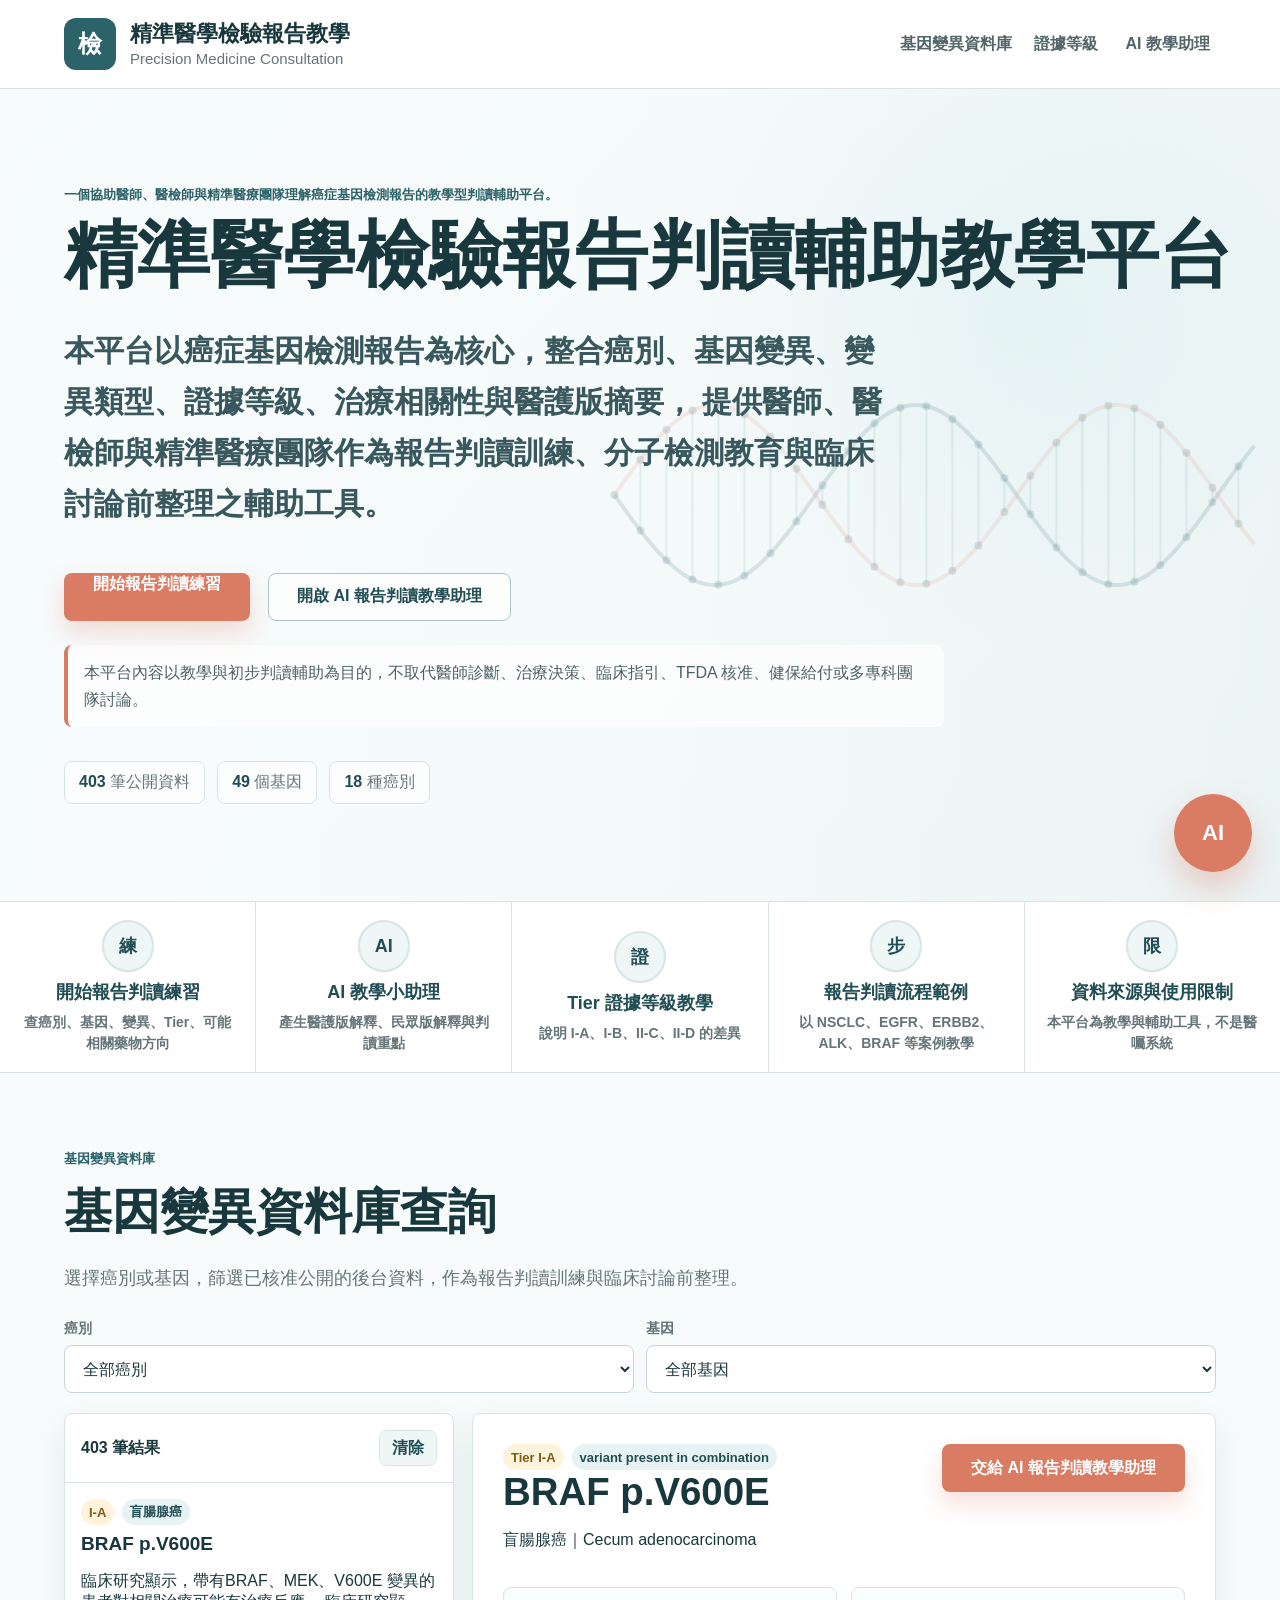
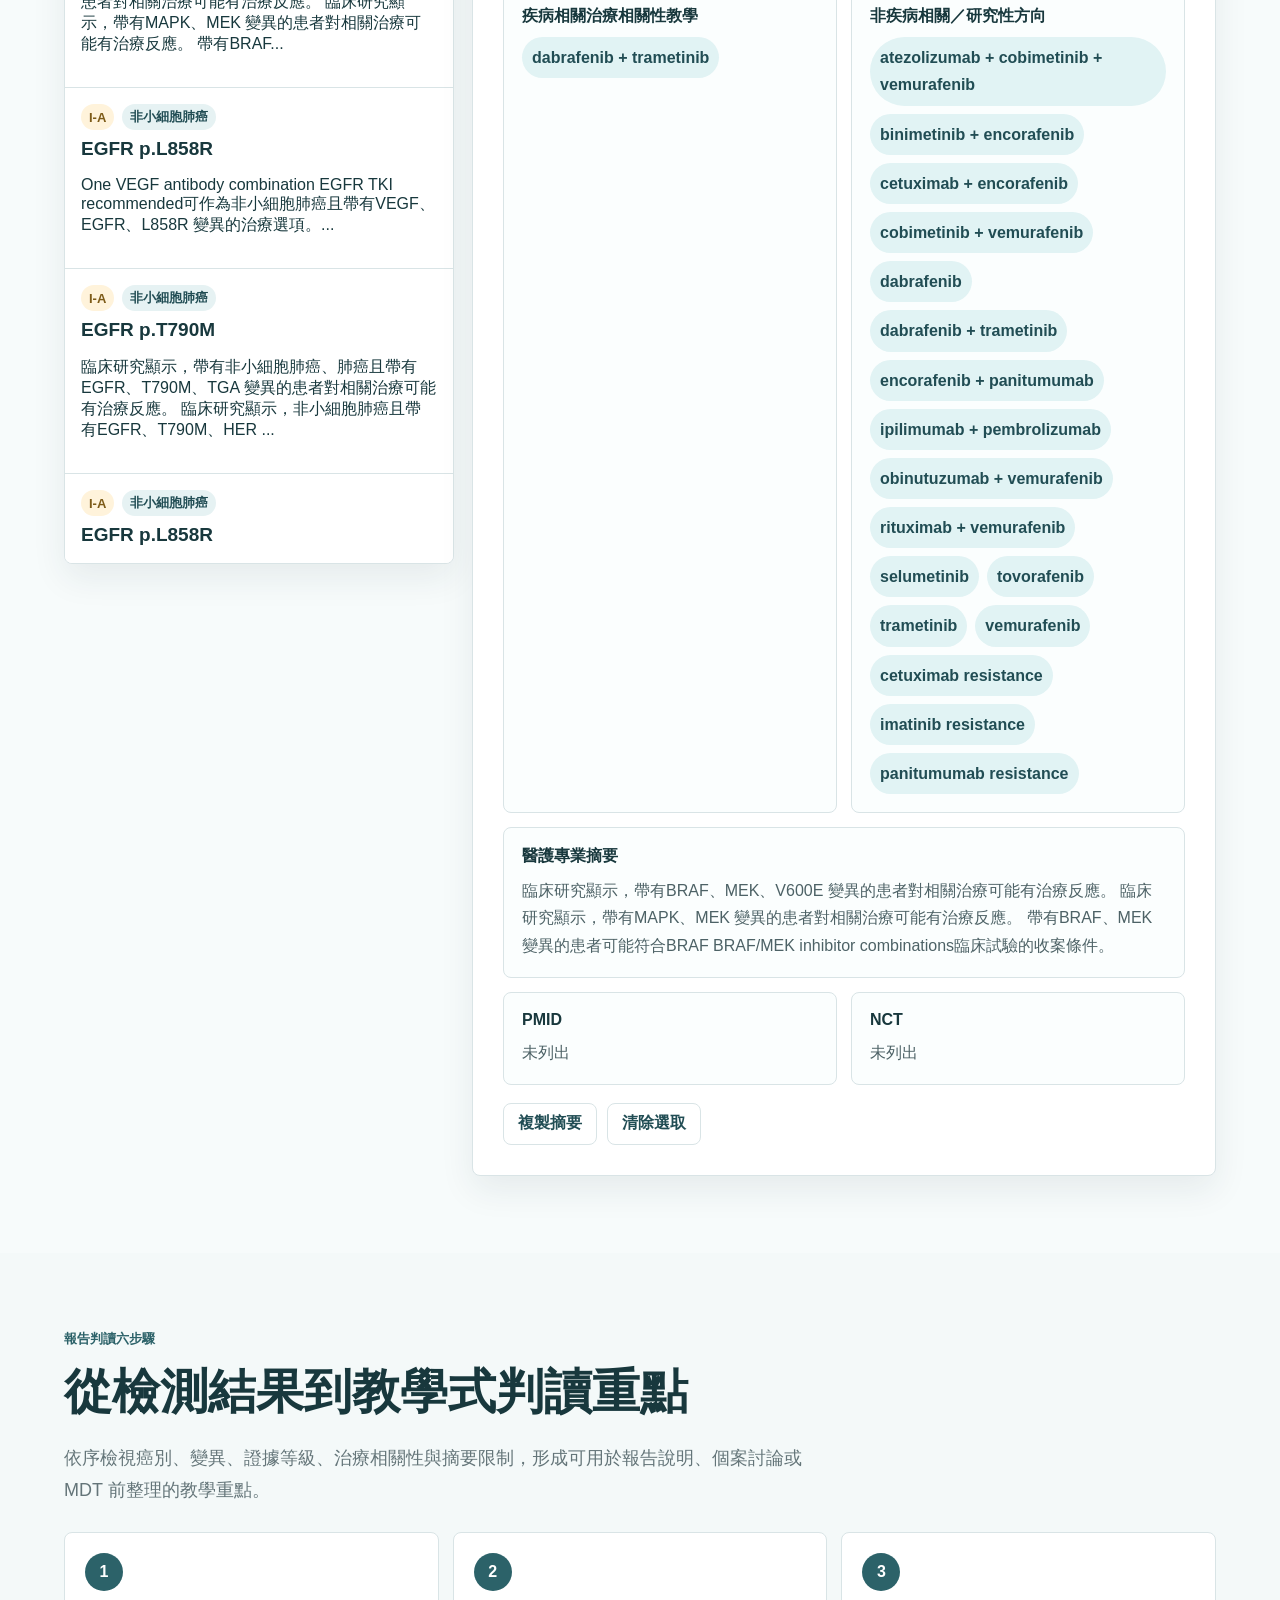
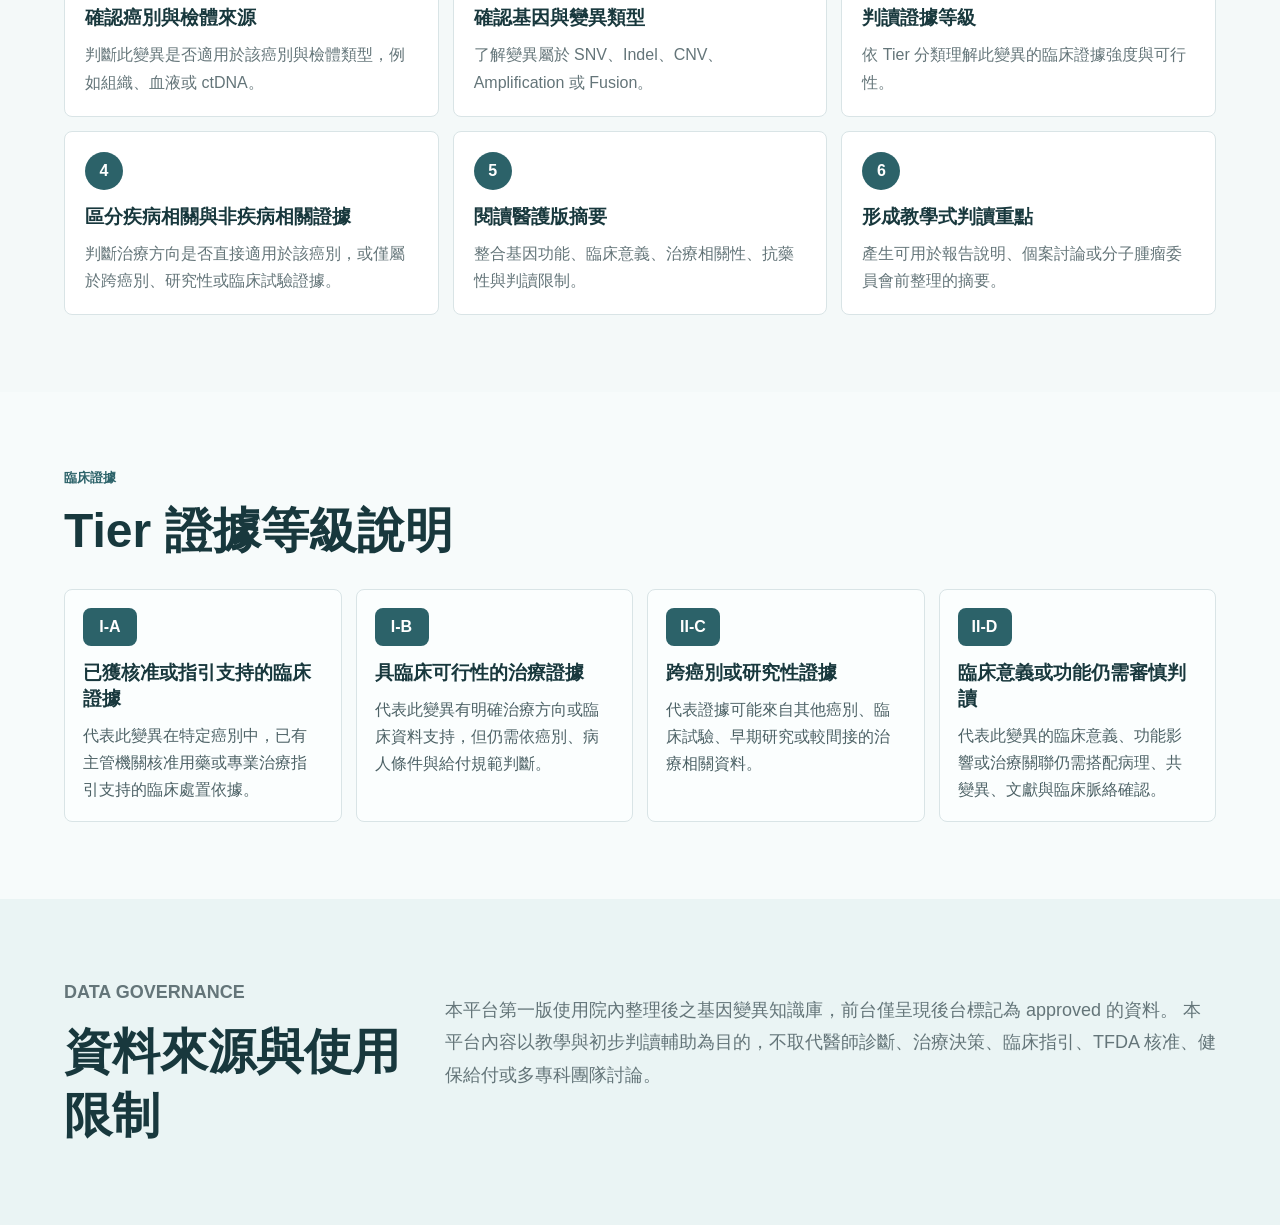
==== index.html @ fee030df "Add files via upload" ====
<!doctype html>
<html lang="zh-Hant">
  <head>
    <meta charset="utf-8" />
    <meta name="viewport" content="width=device-width, initial-scale=1" />
    <title>精準醫學檢驗報告判讀輔助教學平台</title>
    <meta
      name="description"
      content="以癌症基因檢測報告為核心，提供醫師、醫檢師與精準醫療團隊作為報告判讀訓練、分子檢測教育與臨床討論前整理之輔助工具。"
    />
    <link rel="stylesheet" href="./styles.css?v=20260623-2" />
  </head>
  <body>
    <header class="site-header">
      <a class="brand" href="#home" aria-label="回首頁">
        <span class="brand-mark">檢</span>
        <span>
          <strong>精準醫學檢驗報告教學</strong>
          <small>Precision Medicine Consultation</small>
        </span>
      </a>
      <nav class="top-nav" aria-label="主要導覽">
        <a href="#search">基因變異資料庫</a>
        <a href="#evidence">證據等級</a>
        <button class="link-button" id="openAssistantTop" type="button">AI 教學助理</button>
      </nav>
    </header>

    <main>
      <section class="hero" id="home">
        <canvas id="geneCanvas" aria-hidden="true"></canvas>
        <div class="hero-copy">
          <p class="eyebrow">一個協助醫師、醫檢師與精準醫療團隊理解癌症基因檢測報告的教學型判讀輔助平台。</p>
          <h1>精準醫學檢驗報告判讀輔助教學平台</h1>
          <p class="hero-lede">
            本平台以癌症基因檢測報告為核心，整合癌別、基因變異、變異類型、證據等級、治療相關性與醫護版摘要，
            提供醫師、醫檢師與精準醫療團隊作為報告判讀訓練、分子檢測教育與臨床討論前整理之輔助工具。
          </p>
          <div class="hero-actions">
            <a class="primary-action" href="#search">開始報告判讀練習</a>
            <button class="secondary-action" id="openAssistantHero" type="button">開啟 AI 報告判讀教學助理</button>
          </div>
          <p class="hero-note">
            本平台內容以教學與初步判讀輔助為目的，不取代醫師診斷、治療決策、臨床指引、TFDA 核准、健保給付或多專科團隊討論。
          </p>
          <div class="hero-metrics" aria-label="資料庫摘要">
            <span><strong id="metricRows">--</strong> 筆公開資料</span>
            <span><strong id="metricGenes">--</strong> 個基因</span>
            <span><strong id="metricCancers">--</strong> 種癌別</span>
          </div>
        </div>
      </section>

      <section class="quick-links" aria-label="功能入口">
        <a href="#search"><span>練</span><strong>開始報告判讀練習</strong><small>查癌別、基因、變異、Tier、可能相關藥物方向</small></a>
        <button type="button" id="openAssistantQuick"><span>AI</span><strong>AI 教學小助理</strong><small>產生醫護版解釋、民眾版解釋與判讀重點</small></button>
        <a href="#evidence"><span>證</span><strong>Tier 證據等級教學</strong><small>說明 I-A、I-B、II-C、II-D 的差異</small></a>
        <a href="#workflow"><span>步</span><strong>報告判讀流程範例</strong><small>以 NSCLC、EGFR、ERBB2、ALK、BRAF 等案例教學</small></a>
        <a href="#source"><span>限</span><strong>資料來源與使用限制</strong><small>本平台為教學與輔助工具，不是醫囑系統</small></a>
      </section>

      <section class="search-section" id="search">
        <div class="section-heading">
          <p class="eyebrow">基因變異資料庫</p>
          <h2>基因變異資料庫查詢</h2>
          <p>選擇癌別或基因，篩選已核准公開的後台資料，作為報告判讀訓練與臨床討論前整理。</p>
        </div>

        <div class="search-toolbar">
          <label>
            <span>癌別</span>
            <select id="cancerFilter">
              <option value="">全部癌別</option>
            </select>
          </label>
          <label>
            <span>基因</span>
            <select id="geneFilter">
              <option value="">全部基因</option>
            </select>
          </label>
        </div>

        <div class="result-layout">
          <aside class="result-list" aria-label="查詢結果">
            <div class="result-list-header">
              <strong id="resultCount">載入中</strong>
              <button id="resetFilters" type="button">清除</button>
            </div>
            <div id="resultCards" class="result-cards"></div>
          </aside>

          <article class="detail-panel" id="detailPanel" aria-live="polite">
            <div class="empty-state">
              <h3>選擇一筆基因變異</h3>
              <p>左側結果會顯示癌別、基因、Tier 與可能相關藥物方向。點選後可查看醫護版摘要，或交給 AI 報告判讀教學助理產生六卡片說明。</p>
            </div>
          </article>
        </div>
      </section>

      <section class="steps-section" id="workflow">
        <div class="section-heading">
          <p class="eyebrow">報告判讀六步驟</p>
          <h2>從檢測結果到教學式判讀重點</h2>
          <p>依序檢視癌別、變異、證據等級、治療相關性與摘要限制，形成可用於報告說明、個案討論或 MDT 前整理的教學重點。</p>
        </div>
        <div class="steps-grid">
          <article><span>1</span><h3>確認癌別與檢體來源</h3><p>判斷此變異是否適用於該癌別與檢體類型，例如組織、血液或 ctDNA。</p></article>
          <article><span>2</span><h3>確認基因與變異類型</h3><p>了解變異屬於 SNV、Indel、CNV、Amplification 或 Fusion。</p></article>
          <article><span>3</span><h3>判讀證據等級</h3><p>依 Tier 分類理解此變異的臨床證據強度與可行性。</p></article>
          <article><span>4</span><h3>區分疾病相關與非疾病相關證據</h3><p>判斷治療方向是否直接適用於該癌別，或僅屬於跨癌別、研究性或臨床試驗證據。</p></article>
          <article><span>5</span><h3>閱讀醫護版摘要</h3><p>整合基因功能、臨床意義、治療相關性、抗藥性與判讀限制。</p></article>
          <article><span>6</span><h3>形成教學式判讀重點</h3><p>產生可用於報告說明、個案討論或分子腫瘤委員會前整理的摘要。</p></article>
        </div>
      </section>

      <section class="evidence-section" id="evidence">
        <div class="section-heading">
          <p class="eyebrow">臨床證據</p>
          <h2>Tier 證據等級說明</h2>
        </div>
        <div class="tier-grid">
          <article>
            <span>I-A</span>
            <h3>已獲核准或指引支持的臨床證據</h3>
            <p>代表此變異在特定癌別中，已有主管機關核准用藥或專業治療指引支持的臨床處置依據。</p>
          </article>
          <article>
            <span>I-B</span>
            <h3>具臨床可行性的治療證據</h3>
            <p>代表此變異有明確治療方向或臨床資料支持，但仍需依癌別、病人條件與給付規範判斷。</p>
          </article>
          <article>
            <span>II-C</span>
            <h3>跨癌別或研究性證據</h3>
            <p>代表證據可能來自其他癌別、臨床試驗、早期研究或較間接的治療相關資料。</p>
          </article>
          <article>
            <span>II-D</span>
            <h3>臨床意義或功能仍需審慎判讀</h3>
            <p>代表此變異的臨床意義、功能影響或治療關聯仍需搭配病理、共變異、文獻與臨床脈絡確認。</p>
          </article>
        </div>
      </section>

      <section class="source-section" id="source">
        <div>
          <p class="eyebrow">Data Governance</p>
          <h2>資料來源與使用限制</h2>
        </div>
        <p>
          本平台第一版使用院內整理後之基因變異知識庫，前台僅呈現後台標記為 approved 的資料。
          本平台內容以教學與初步判讀輔助為目的，不取代醫師診斷、治療決策、臨床指引、TFDA 核准、健保給付或多專科團隊討論。
        </p>
      </section>
    </main>

    <button class="floating-ai" id="openAssistantFloat" type="button" aria-label="開啟 AI 報告判讀教學助理">AI</button>

    <aside class="assistant-drawer" id="assistantDrawer" aria-hidden="true">
      <div class="drawer-backdrop" id="closeAssistantBackdrop"></div>
      <section class="drawer-panel" aria-label="AI 報告判讀教學助理">
        <div class="drawer-header">
          <div>
            <p class="eyebrow">AI Assistant</p>
            <h2>AI 報告判讀教學助理</h2>
          </div>
          <button class="icon-button" id="closeAssistant" type="button" aria-label="關閉">×</button>
        </div>
        <div class="assistant-controls">
          <label>
            <span>查詢內容</span>
            <input id="assistantQuery" type="search" placeholder="輸入 EGFR L858R、KRAS wildtype、癌別或藥名" />
          </label>
          <button class="primary-action" id="assistantSearch" type="button">產生 AI 輔助教學摘要</button>
        </div>
        <div id="assistantResults" class="assistant-results">
          <p class="helper-text">請輸入查詢內容，或從左側資料庫結果點選「交給 AI 報告判讀教學助理」。</p>
        </div>
      </section>
    </aside>

    <script src="./app.js?v=20260623-2" type="module"></script>
  </body>
</html>
---- styles.css ----
:root {
  --ink: #18383d;
  --muted: #647579;
  --line: #d9e4e6;
  --soft: #eef6f6;
  --panel: rgba(255, 255, 255, 0.9);
  --teal: #2c6269;
  --teal-dark: #214d54;
  --cyan: #82c8cc;
  --coral: #da7b63;
  --gold: #c69b57;
  --white: #ffffff;
  --shadow: 0 18px 45px rgba(24, 56, 61, 0.14);
}

* {
  box-sizing: border-box;
}

html {
  scroll-behavior: smooth;
}

body {
  margin: 0;
  color: var(--ink);
  font-family: "Noto Sans TC", "Microsoft JhengHei", Arial, sans-serif;
  background: #f7fbfb;
}

button,
input,
select {
  font: inherit;
}

button,
a {
  -webkit-tap-highlight-color: transparent;
}

a {
  color: inherit;
  text-decoration: none;
}

.site-header {
  position: sticky;
  top: 0;
  z-index: 20;
  display: flex;
  align-items: center;
  justify-content: space-between;
  gap: 24px;
  min-height: 88px;
  padding: 18px clamp(20px, 5vw, 64px);
  border-bottom: 1px solid var(--line);
  background: rgba(255, 255, 255, 0.92);
  backdrop-filter: blur(18px);
}

.brand {
  display: flex;
  align-items: center;
  gap: 14px;
}

.brand-mark {
  display: grid;
  width: 52px;
  height: 52px;
  place-items: center;
  border-radius: 12px;
  color: var(--white);
  background: var(--teal);
  font-weight: 800;
  font-size: 24px;
}

.brand strong,
.brand small {
  display: block;
}

.brand strong {
  font-size: 22px;
  line-height: 1.2;
}

.brand small {
  margin-top: 3px;
  color: var(--muted);
  font-size: 15px;
}

.top-nav {
  display: flex;
  align-items: center;
  gap: 22px;
  color: #52666a;
  font-weight: 700;
}

.link-button,
.top-nav a {
  border: 0;
  background: transparent;
  color: inherit;
  cursor: pointer;
}

.hero {
  position: relative;
  display: grid;
  grid-template-columns: minmax(0, 1fr);
  min-height: calc(100vh - 88px);
  gap: clamp(28px, 4vw, 64px);
  align-items: center;
  overflow: hidden;
  padding: clamp(44px, 7vw, 96px) clamp(20px, 5vw, 72px);
  background:
    linear-gradient(90deg, rgba(247, 251, 251, 0.98) 0%, rgba(247, 251, 251, 0.88) 48%, rgba(247, 251, 251, 0.6) 100%),
    radial-gradient(circle at 78% 28%, rgba(130, 200, 204, 0.42), transparent 28%),
    linear-gradient(135deg, #f6fbfb 0%, #e3f0f1 52%, #d7e7e9 100%);
}

#geneCanvas {
  position: absolute;
  inset: 0;
  width: 100%;
  height: 100%;
  opacity: 0.72;
}

.hero-copy,
.hero-panel {
  position: relative;
  z-index: 1;
}

.hero-copy {
  max-width: 1080px;
}

.eyebrow {
  margin: 0 0 12px;
  color: var(--teal);
  font-size: 13px;
  font-weight: 800;
  letter-spacing: 0;
  text-transform: uppercase;
}

.hero h1 {
  max-width: none;
  margin: 0;
  white-space: nowrap;
  font-size: clamp(28px, 5.7vw, 88px);
  line-height: 1.08;
  letter-spacing: 0;
}

.hero-lede {
  max-width: 820px;
  margin: 30px 0 0;
  color: #38585e;
  font-size: clamp(20px, 2.4vw, 30px);
  font-weight: 700;
  line-height: 1.7;
}

.hero-note {
  max-width: 880px;
  margin: 24px 0 0;
  padding: 14px 16px;
  border-left: 4px solid var(--coral);
  border-radius: 8px;
  background: rgba(255, 255, 255, 0.72);
  color: #4d6266;
  font-size: 16px;
  line-height: 1.7;
}

.hero-actions {
  display: flex;
  flex-wrap: wrap;
  gap: 18px;
  margin-top: 44px;
}

.primary-action,
.secondary-action,
.result-list-header button,
.icon-button {
  min-height: 48px;
  border-radius: 8px;
  border: 1px solid transparent;
  cursor: pointer;
  font-weight: 800;
}

.primary-action {
  padding: 0 28px;
  color: var(--white);
  background: var(--coral);
  box-shadow: 0 12px 24px rgba(218, 123, 99, 0.24);
}

.secondary-action {
  display: inline-flex;
  align-items: center;
  padding: 0 28px;
  color: var(--teal-dark);
  border-color: #aec4c7;
  background: rgba(255, 255, 255, 0.72);
}

.hero-metrics {
  display: flex;
  flex-wrap: wrap;
  gap: 12px;
  margin-top: 34px;
}

.hero-metrics span {
  padding: 10px 14px;
  border: 1px solid var(--line);
  border-radius: 8px;
  background: rgba(255, 255, 255, 0.72);
  color: var(--muted);
}

.hero-metrics strong {
  color: var(--teal-dark);
}

.hero-panel {
  justify-self: end;
  width: min(420px, 100%);
  padding: 24px;
  border: 1px solid rgba(255, 255, 255, 0.7);
  border-radius: 8px;
  background: rgba(255, 255, 255, 0.78);
  box-shadow: var(--shadow);
  backdrop-filter: blur(18px);
}

.panel-topline {
  display: flex;
  align-items: center;
  gap: 9px;
  color: var(--muted);
  font-weight: 800;
}

.status-dot {
  width: 11px;
  height: 11px;
  border-radius: 99px;
  background: #3fbf8a;
}

.dna-card {
  margin-top: 24px;
  padding: 24px;
  border-radius: 8px;
  background:
    linear-gradient(145deg, rgba(44, 98, 105, 0.94), rgba(31, 72, 78, 0.96)),
    repeating-linear-gradient(90deg, transparent 0 18px, rgba(255, 255, 255, 0.08) 18px 19px);
  color: var(--white);
}

.chip {
  display: inline-flex;
  padding: 6px 10px;
  border-radius: 999px;
  color: #18383d;
  background: #cdeef0;
  font-weight: 900;
  font-size: 13px;
}

.dna-card h2 {
  margin: 18px 0 10px;
  font-size: 28px;
}

.dna-card p {
  margin: 0;
  line-height: 1.7;
}

.mini-grid {
  display: grid;
  grid-template-columns: 1fr 1fr;
  gap: 12px;
  margin-top: 18px;
  padding: 18px;
  border-radius: 8px;
  background: var(--soft);
}

.mini-grid span {
  color: var(--muted);
}

.quick-links {
  display: grid;
  grid-template-columns: repeat(5, 1fr);
  gap: 1px;
  border-top: 1px solid var(--line);
  border-bottom: 1px solid var(--line);
  background: var(--line);
}

.quick-links a,
.quick-links button {
  display: flex;
  flex-direction: column;
  align-items: center;
  justify-content: center;
  gap: 8px;
  min-height: 162px;
  padding: 18px 12px;
  border: 0;
  background: var(--white);
  color: var(--teal-dark);
  cursor: pointer;
  font-weight: 900;
  font-size: 18px;
  text-align: center;
}

.quick-links span {
  display: grid;
  width: 52px;
  height: 52px;
  place-items: center;
  border: 2px solid var(--line);
  border-radius: 50%;
  background: var(--soft);
}

.quick-links strong {
  display: block;
}

.quick-links small {
  display: block;
  max-width: 220px;
  color: var(--muted);
  font-size: 14px;
  font-weight: 700;
  line-height: 1.5;
}

.search-section,
.evidence-section,
.steps-section,
.source-section {
  padding: clamp(44px, 6vw, 84px) clamp(20px, 5vw, 72px);
}

.section-heading {
  max-width: 760px;
  margin-bottom: 26px;
}

.section-heading h2,
.source-section h2 {
  margin: 0;
  font-size: clamp(30px, 4vw, 48px);
}

.section-heading p:not(.eyebrow),
.source-section p {
  color: var(--muted);
  font-size: 18px;
  line-height: 1.8;
}

.search-toolbar {
  display: grid;
  grid-template-columns: repeat(2, minmax(220px, 1fr));
  gap: 12px;
  margin-bottom: 20px;
}

.search-toolbar label,
.assistant-controls label {
  display: grid;
  gap: 7px;
}

.search-toolbar span,
.assistant-controls span {
  color: var(--muted);
  font-size: 14px;
  font-weight: 800;
}

input,
select {
  width: 100%;
  min-height: 48px;
  padding: 0 14px;
  border: 1px solid #c5d6d9;
  border-radius: 8px;
  color: var(--ink);
  background: var(--white);
}

.result-layout {
  display: grid;
  grid-template-columns: minmax(300px, 390px) minmax(0, 1fr);
  gap: 18px;
  align-items: start;
}

.result-list,
.detail-panel {
  border: 1px solid var(--line);
  border-radius: 8px;
  background: var(--white);
  box-shadow: 0 14px 34px rgba(24, 56, 61, 0.08);
}

.result-list {
  overflow: hidden;
}

.result-list-header {
  display: flex;
  align-items: center;
  justify-content: space-between;
  padding: 16px;
  border-bottom: 1px solid var(--line);
}

.result-list-header button {
  min-height: 36px;
  padding: 0 12px;
  color: var(--teal-dark);
  border-color: var(--line);
  background: var(--soft);
}

.result-cards {
  max-height: 680px;
  overflow: auto;
}

.result-card {
  display: block;
  width: 100%;
  padding: 16px;
  border: 0;
  border-bottom: 1px solid var(--line);
  background: var(--white);
  color: var(--ink);
  text-align: left;
  cursor: pointer;
}

.result-card:hover,
.result-card.is-active {
  background: #f0f8f8;
}

.result-card h3 {
  margin: 8px 0 8px;
  font-size: 19px;
}

.meta-line {
  display: flex;
  flex-wrap: wrap;
  gap: 8px;
}

.badge {
  display: inline-flex;
  align-items: center;
  min-height: 26px;
  padding: 3px 8px;
  border-radius: 999px;
  background: #e6f2f3;
  color: var(--teal-dark);
  font-size: 13px;
  font-weight: 900;
}

.badge.gold {
  background: #fff3db;
  color: #7d5b18;
}

.detail-panel {
  min-height: 560px;
  padding: clamp(18px, 3vw, 30px);
}

.empty-state {
  display: grid;
  min-height: 500px;
  place-content: center;
  text-align: center;
  color: var(--muted);
}

.detail-title {
  display: flex;
  align-items: start;
  justify-content: space-between;
  gap: 18px;
  margin-bottom: 20px;
}

.detail-title h3 {
  margin: 0 0 8px;
  font-size: clamp(28px, 3vw, 42px);
}

.detail-grid,
.assistant-card-grid,
.tier-grid {
  display: grid;
  grid-template-columns: repeat(2, minmax(0, 1fr));
  gap: 14px;
}

.info-card,
.assistant-card,
.tier-grid article {
  padding: 18px;
  border: 1px solid var(--line);
  border-radius: 8px;
  background: #fbfefe;
}

.info-card.wide {
  grid-column: 1 / -1;
}

.info-card h4,
.assistant-card h3,
.tier-grid h3 {
  margin: 0 0 10px;
}

.info-card p,
.assistant-card p,
.tier-grid p {
  margin: 0;
  color: #4d6266;
  line-height: 1.7;
}

.drug-list {
  display: flex;
  flex-wrap: wrap;
  gap: 8px;
}

.drug-list span {
  padding: 7px 10px;
  border-radius: 999px;
  color: #214d54;
  background: #e1f3f4;
  font-weight: 800;
}

.detail-actions {
  display: flex;
  flex-wrap: wrap;
  gap: 10px;
  margin-top: 18px;
}

.text-action {
  min-height: 42px;
  padding: 0 14px;
  border: 1px solid var(--line);
  border-radius: 8px;
  background: var(--white);
  color: var(--teal-dark);
  cursor: pointer;
  font-weight: 800;
}

.tier-grid {
  grid-template-columns: repeat(4, 1fr);
}

.steps-section {
  background: #f4f9f9;
}

.steps-grid {
  display: grid;
  grid-template-columns: repeat(3, minmax(0, 1fr));
  gap: 14px;
}

.steps-grid article {
  padding: 20px;
  border: 1px solid var(--line);
  border-radius: 8px;
  background: var(--white);
}

.steps-grid span {
  display: inline-grid;
  width: 38px;
  height: 38px;
  place-items: center;
  margin-bottom: 14px;
  border-radius: 50%;
  background: var(--teal);
  color: var(--white);
  font-weight: 900;
}

.steps-grid h3 {
  margin: 0 0 10px;
}

.steps-grid p {
  margin: 0;
  color: var(--muted);
  line-height: 1.7;
}

.tier-grid article span {
  display: inline-grid;
  min-width: 54px;
  min-height: 38px;
  place-items: center;
  margin-bottom: 14px;
  border-radius: 8px;
  background: var(--teal);
  color: var(--white);
  font-weight: 900;
}

.source-section {
  display: grid;
  grid-template-columns: minmax(240px, 0.45fr) minmax(0, 1fr);
  gap: 34px;
  background: #eaf4f4;
}

.floating-ai {
  position: fixed;
  right: 28px;
  bottom: 28px;
  z-index: 19;
  width: 78px;
  height: 78px;
  border: 0;
  border-radius: 50%;
  background: var(--coral);
  color: var(--white);
  box-shadow: 0 16px 32px rgba(218, 123, 99, 0.35);
  cursor: pointer;
  font-size: 22px;
  font-weight: 900;
}

.assistant-drawer {
  position: fixed;
  inset: 0;
  z-index: 40;
  display: none;
}

.assistant-drawer.is-open {
  display: block;
}

.drawer-backdrop {
  position: absolute;
  inset: 0;
  background: rgba(15, 35, 39, 0.42);
}

.drawer-panel {
  position: absolute;
  top: 0;
  right: 0;
  display: flex;
  flex-direction: column;
  width: min(720px, 100%);
  height: 100%;
  overflow: auto;
  padding: 24px;
  background: #f8fbfb;
  box-shadow: -18px 0 45px rgba(24, 56, 61, 0.18);
}

.drawer-header {
  display: flex;
  align-items: start;
  justify-content: space-between;
  gap: 18px;
  padding-bottom: 18px;
  border-bottom: 1px solid var(--line);
}

.drawer-header h2 {
  margin: 0;
  font-size: 34px;
}

.icon-button {
  width: 44px;
  min-height: 44px;
  border-color: var(--line);
  background: var(--white);
  color: var(--ink);
  font-size: 28px;
}

.assistant-controls {
  display: grid;
  grid-template-columns: minmax(0, 1fr) auto;
  gap: 12px;
  align-items: end;
  margin: 20px 0;
}

.assistant-results {
  display: grid;
  gap: 14px;
}

.helper-text {
  padding: 18px;
  border: 1px dashed #b8cccf;
  border-radius: 8px;
  color: var(--muted);
  background: var(--white);
}

.assistant-card-grid {
  grid-template-columns: 1fr;
}

.assistant-card {
  border-left: 5px solid var(--teal);
}

.assistant-card:nth-child(3) {
  border-left-color: var(--gold);
}

.assistant-card:nth-child(5) {
  border-left-color: var(--coral);
}

.assistant-card ul {
  margin: 0;
  padding-left: 20px;
  color: #4d6266;
  line-height: 1.8;
}

.no-results {
  padding: 20px;
  color: var(--muted);
}

@media (max-width: 1040px) {
  .hero {
    grid-template-columns: 1fr;
  }

  .hero-panel {
    justify-self: start;
  }

  .quick-links,
  .steps-grid,
  .tier-grid {
    grid-template-columns: repeat(2, 1fr);
  }

  .search-toolbar,
  .result-layout,
  .source-section {
    grid-template-columns: 1fr;
  }
}

@media (max-width: 720px) {
  .site-header {
    align-items: start;
    flex-direction: column;
  }

  .top-nav {
    width: 100%;
    justify-content: space-between;
    gap: 10px;
    font-size: 14px;
  }

  .hero {
    min-height: auto;
  }

  .hero h1 {
    font-size: clamp(25px, 7vw, 42px);
  }

  .quick-links,
  .detail-grid,
  .tier-grid,
  .steps-grid,
  .search-toolbar,
  .assistant-controls {
    grid-template-columns: 1fr;
  }

  .quick-links a,
  .quick-links button {
    min-height: 88px;
  }

  .floating-ai {
    right: 18px;
    bottom: 18px;
    width: 64px;
    height: 64px;
  }
}
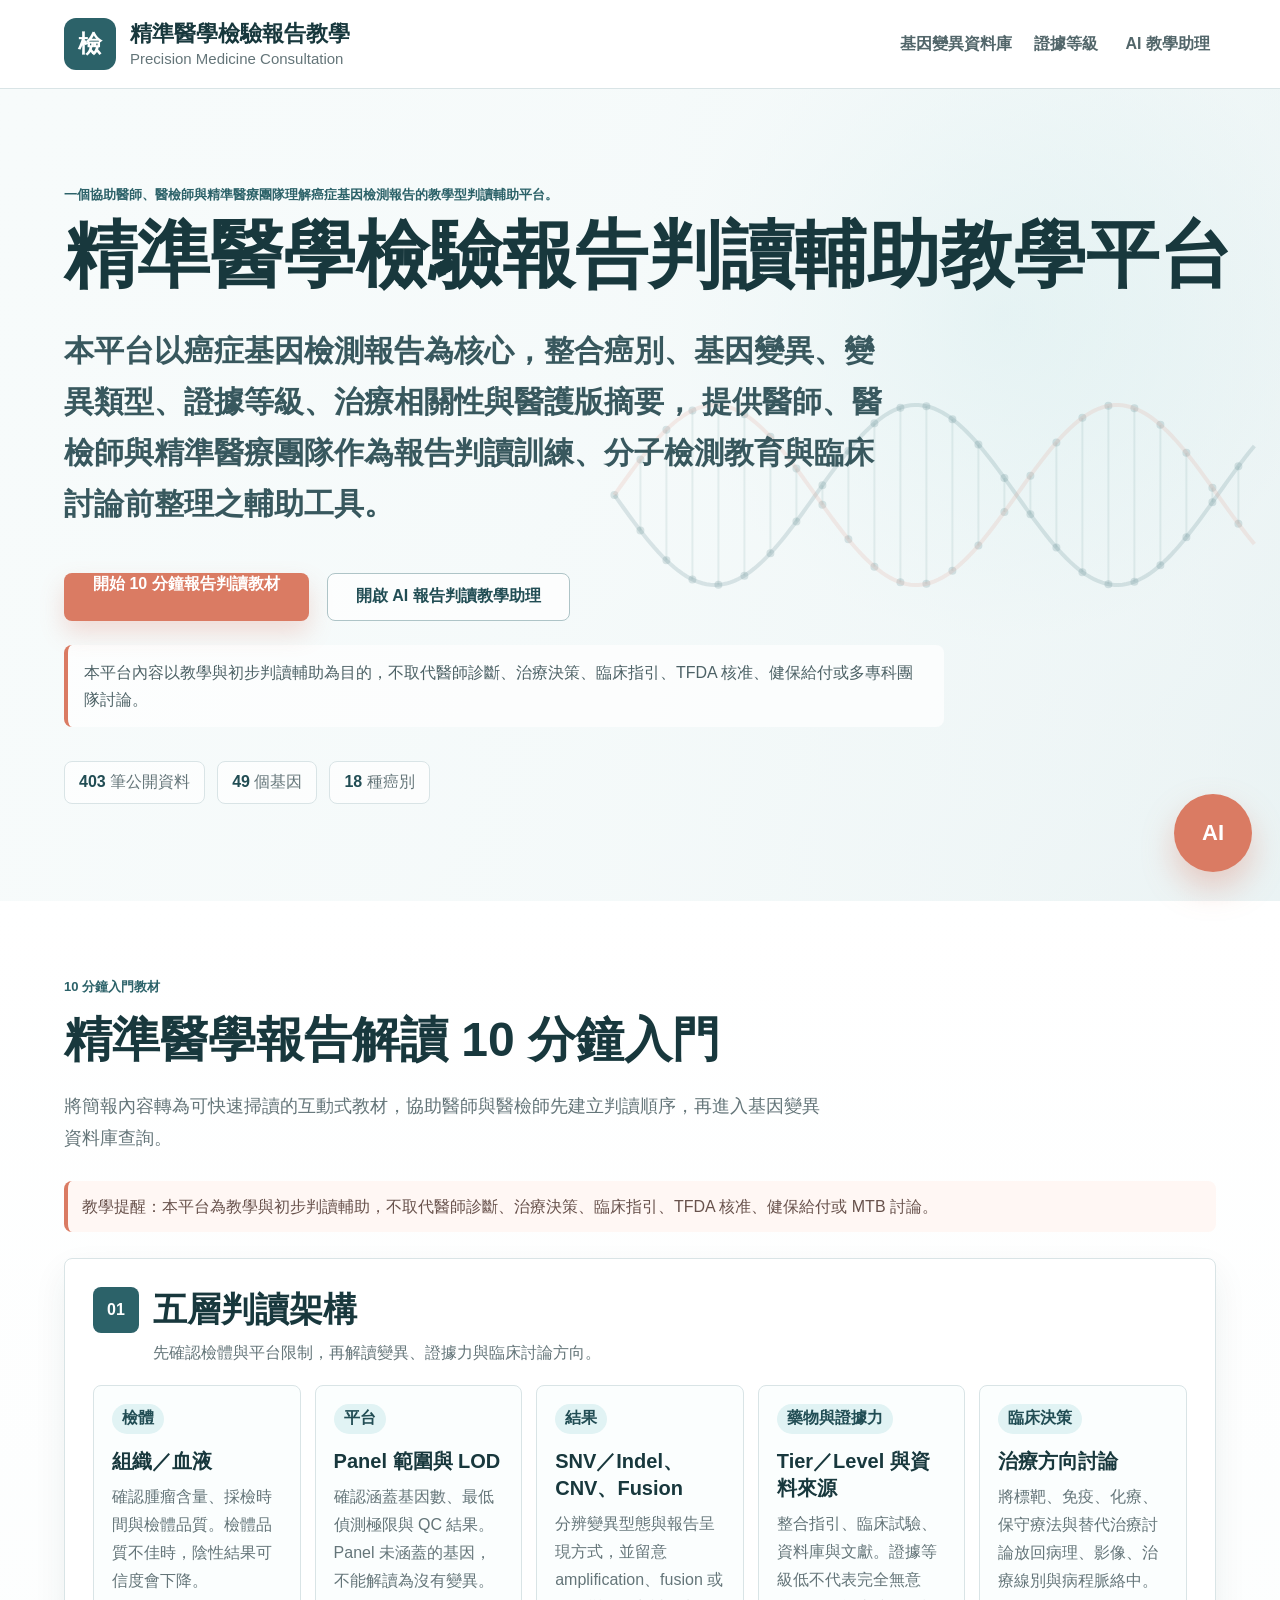
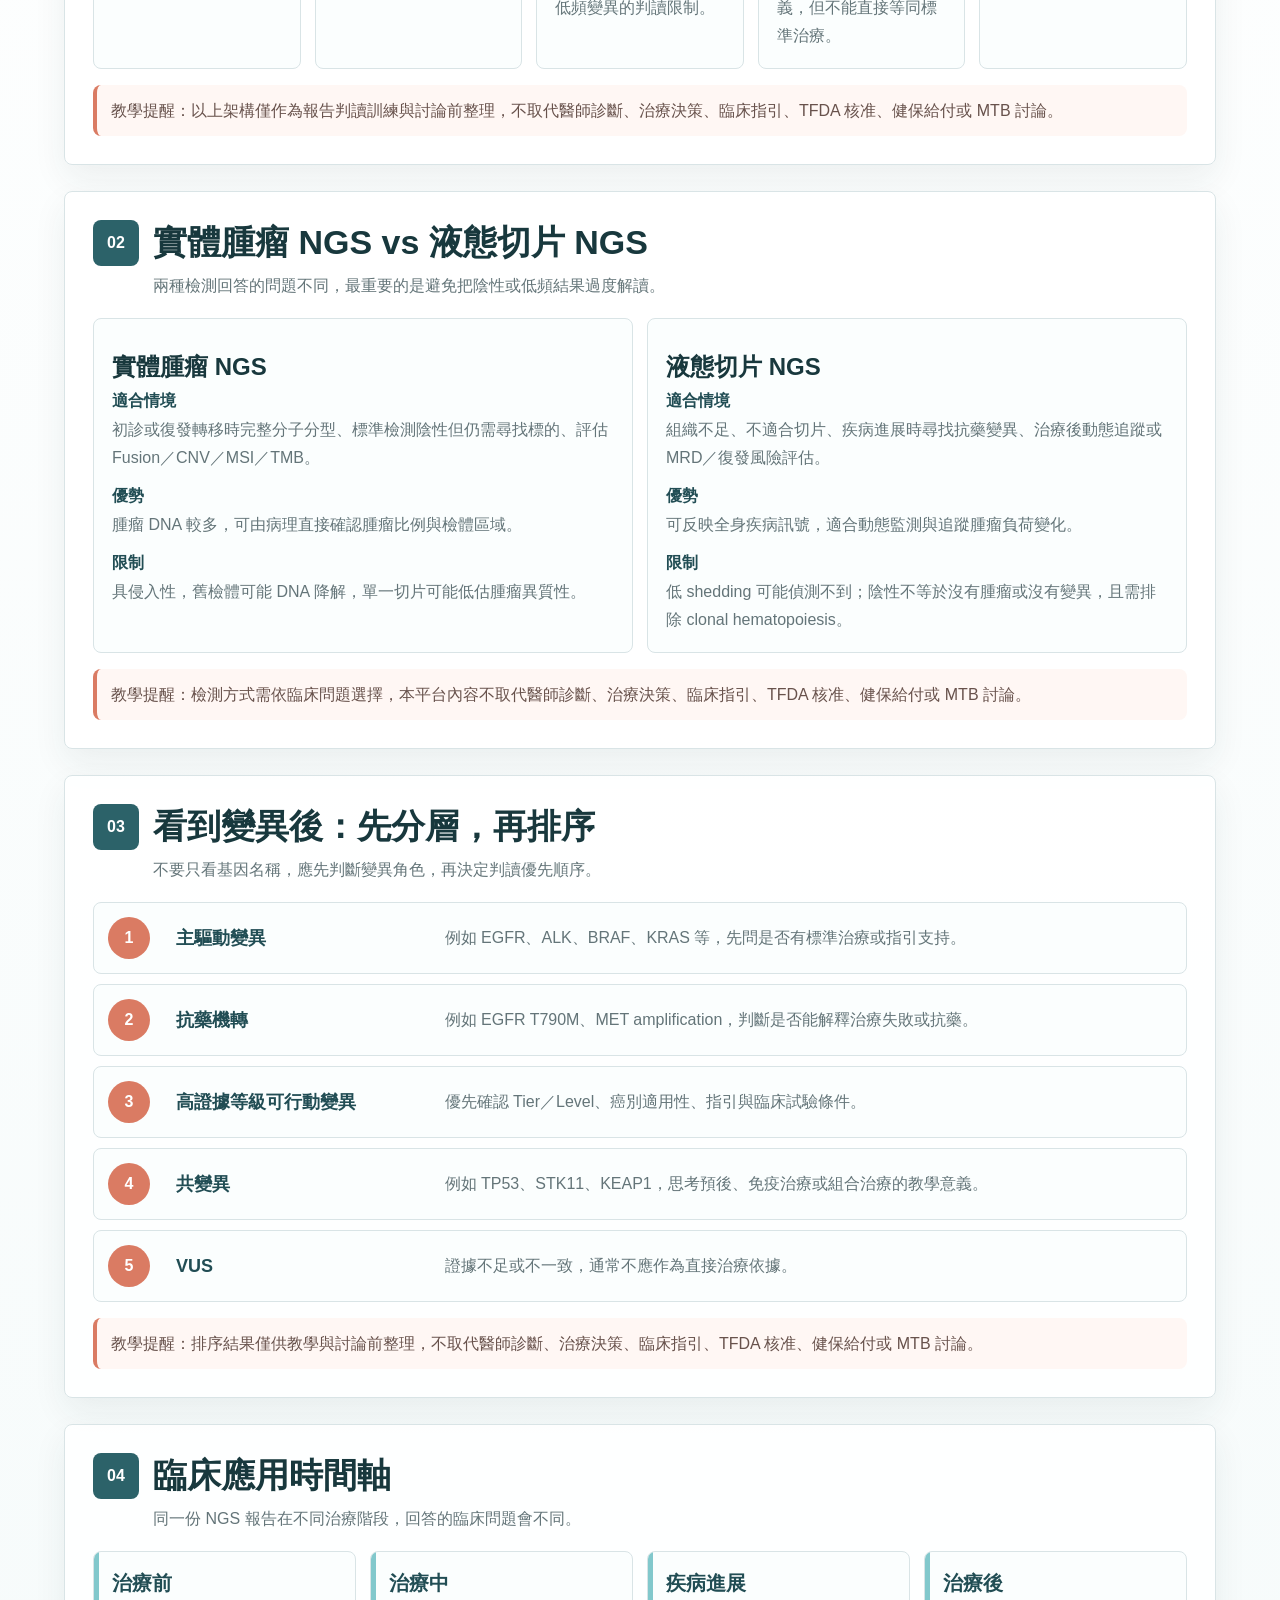
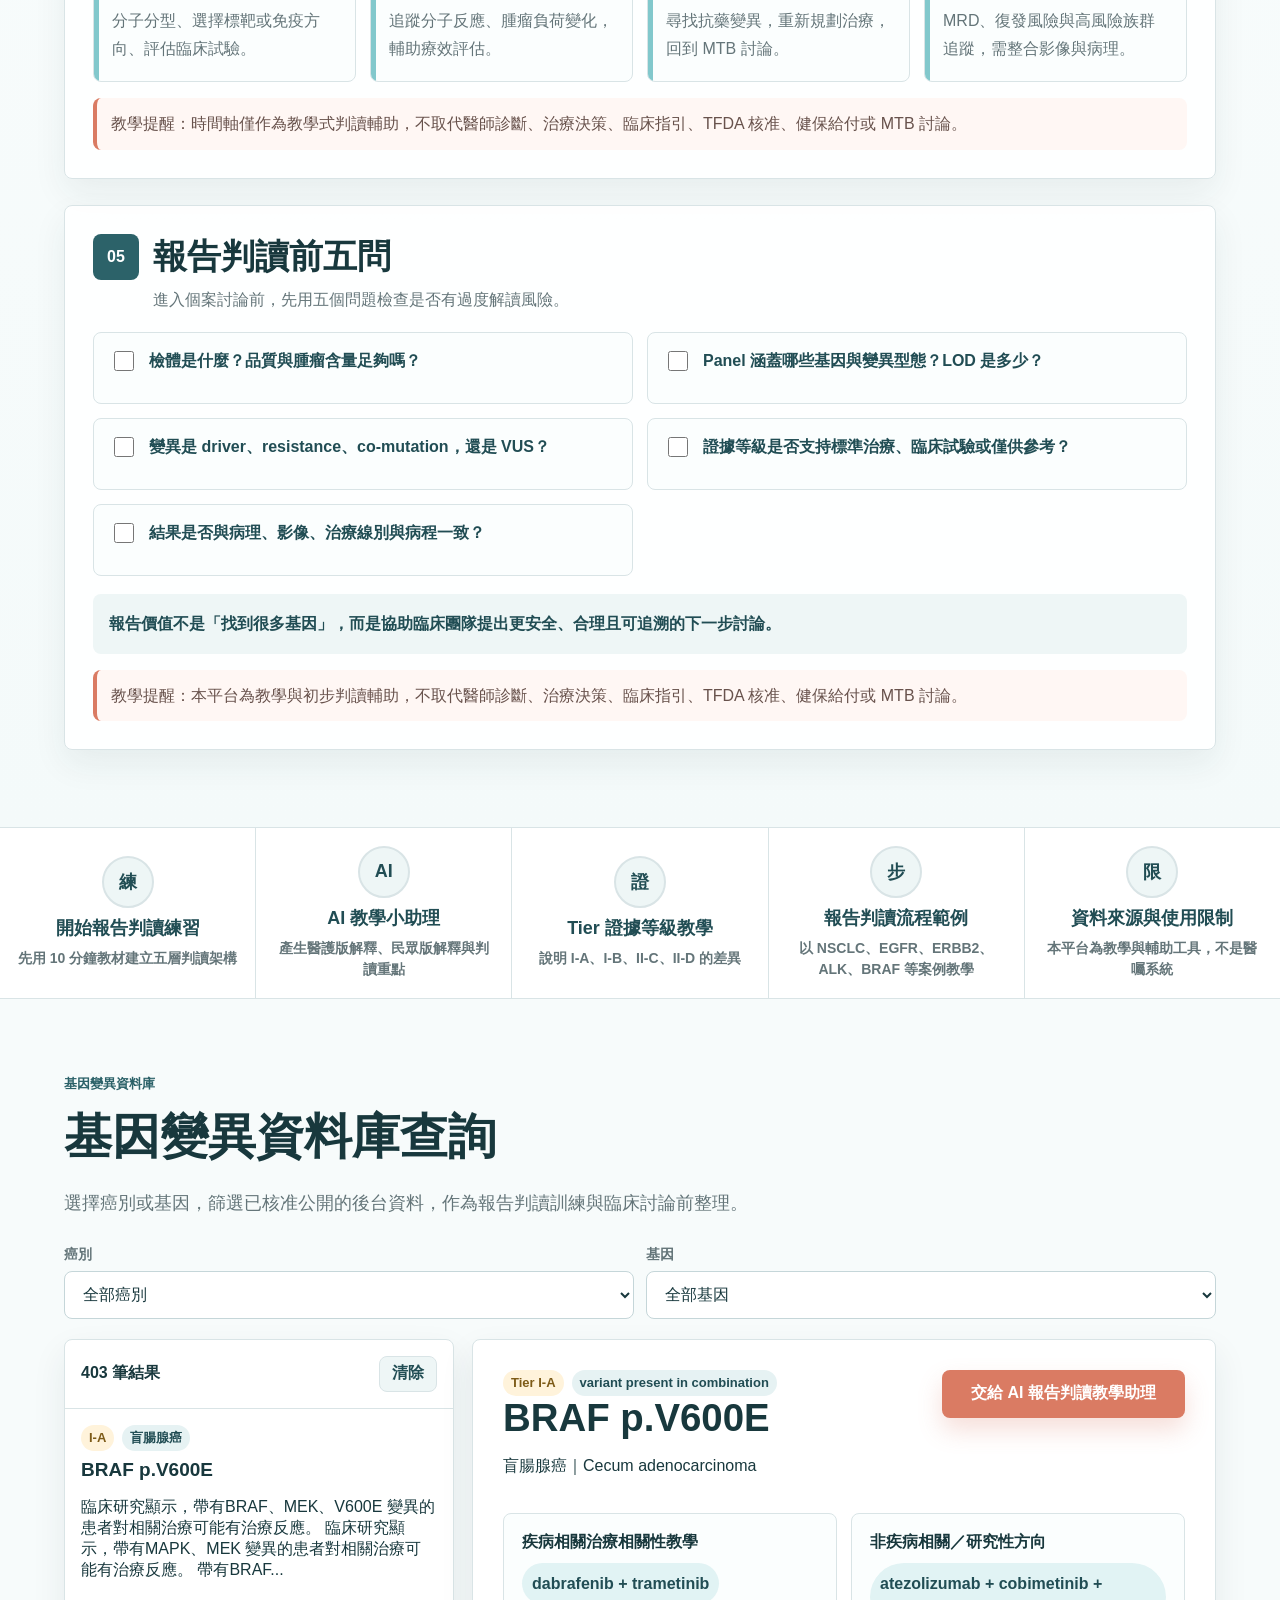
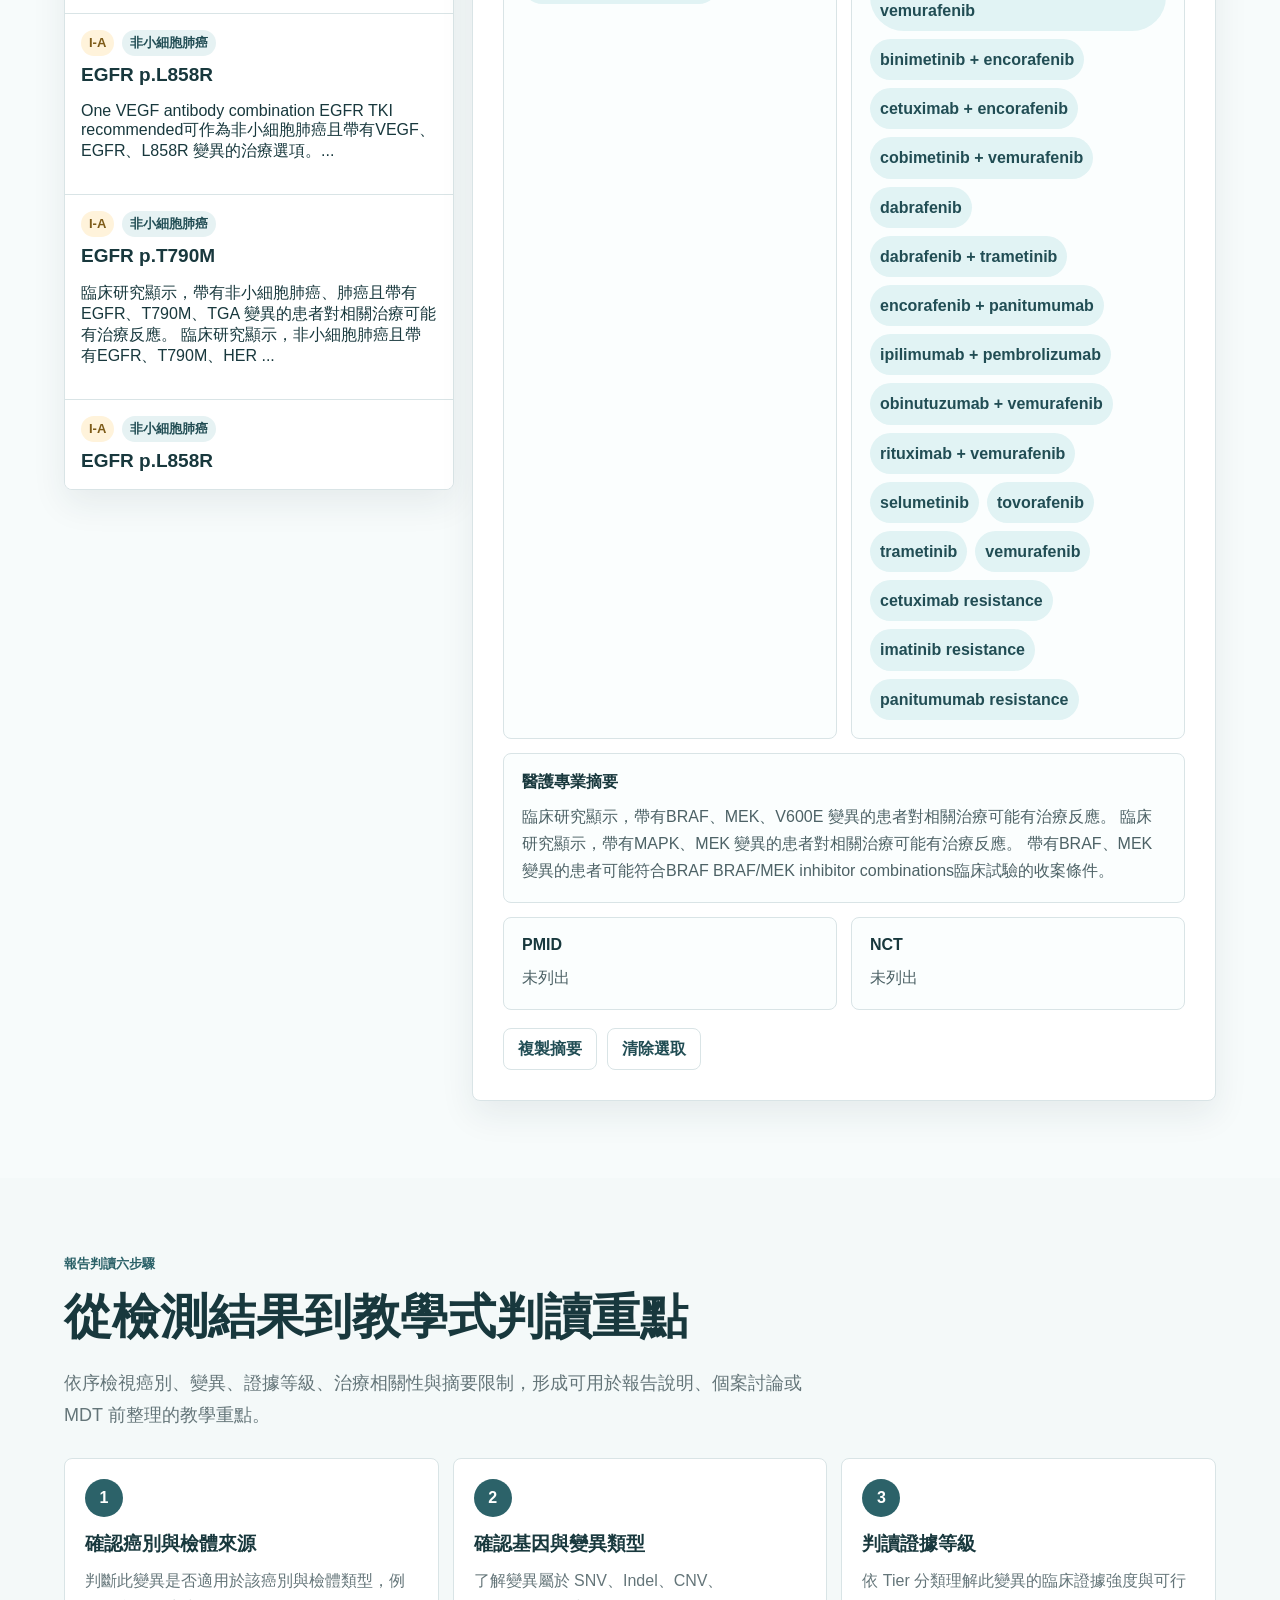
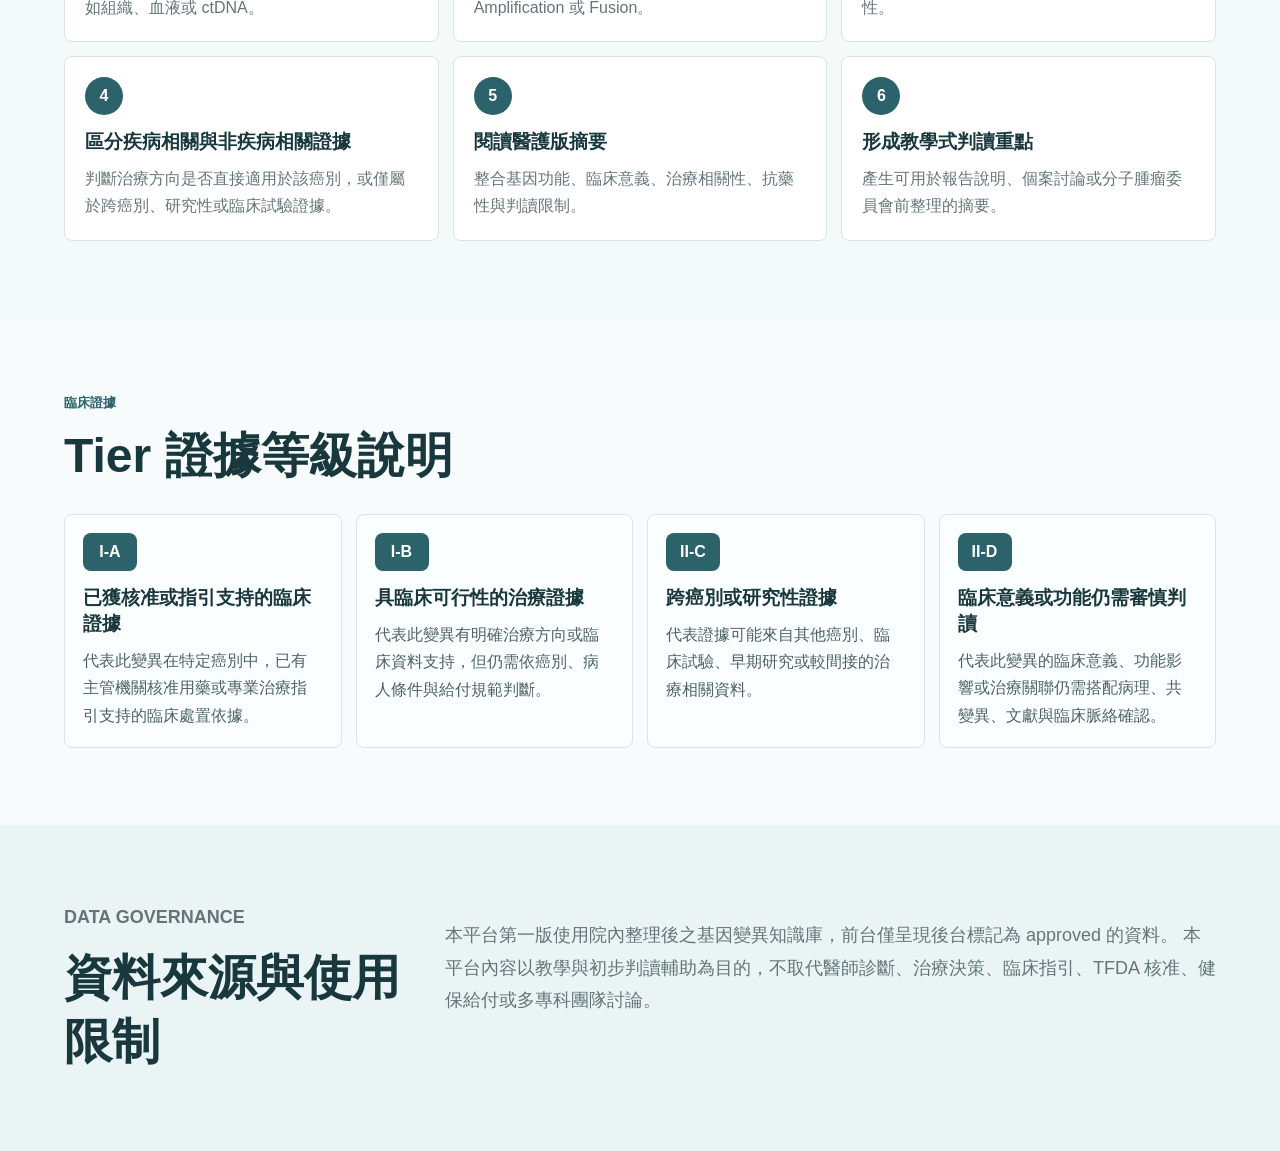
==== commit 355c6012: "Add files via upload" ====
--- a/index.html
+++ b/index.html
@@ -37,7 +37,7 @@
             提供醫師、醫檢師與精準醫療團隊作為報告判讀訓練、分子檢測教育與臨床討論前整理之輔助工具。
           </p>
           <div class="hero-actions">
-            <a class="primary-action" href="#search">開始報告判讀練習</a>
+            <a class="primary-action" href="#lesson">開始 10 分鐘報告判讀教材</a>
             <button class="secondary-action" id="openAssistantHero" type="button">開啟 AI 報告判讀教學助理</button>
           </div>
           <p class="hero-note">
@@ -51,8 +51,144 @@
         </div>
       </section>
 
+      <section class="lesson-section" id="lesson">
+        <div class="section-heading">
+          <p class="eyebrow">10 分鐘入門教材</p>
+          <h2>精準醫學報告解讀 10 分鐘入門</h2>
+          <p>將簡報內容轉為可快速掃讀的互動式教材，協助醫師與醫檢師先建立判讀順序，再進入基因變異資料庫查詢。</p>
+        </div>
+        <p class="teaching-reminder">教學提醒：本平台為教學與初步判讀輔助，不取代醫師診斷、治療決策、臨床指引、TFDA 核准、健保給付或 MTB 討論。</p>
+
+        <div class="lesson-block">
+          <div class="lesson-block-heading">
+            <span>01</span>
+            <div>
+              <h3>五層判讀架構</h3>
+              <p>先確認檢體與平台限制，再解讀變異、證據力與臨床討論方向。</p>
+            </div>
+          </div>
+          <div class="lesson-grid five-layer-grid">
+            <article class="lesson-card">
+              <strong>檢體</strong>
+              <h4>組織／血液</h4>
+              <p>確認腫瘤含量、採檢時間與檢體品質。檢體品質不佳時，陰性結果可信度會下降。</p>
+            </article>
+            <article class="lesson-card">
+              <strong>平台</strong>
+              <h4>Panel 範圍與 LOD</h4>
+              <p>確認涵蓋基因數、最低偵測極限與 QC 結果。Panel 未涵蓋的基因，不能解讀為沒有變異。</p>
+            </article>
+            <article class="lesson-card">
+              <strong>結果</strong>
+              <h4>SNV／Indel、CNV、Fusion</h4>
+              <p>分辨變異型態與報告呈現方式，並留意 amplification、fusion 或低頻變異的判讀限制。</p>
+            </article>
+            <article class="lesson-card">
+              <strong>藥物與證據力</strong>
+              <h4>Tier／Level 與資料來源</h4>
+              <p>整合指引、臨床試驗、資料庫與文獻。證據等級低不代表完全無意義，但不能直接等同標準治療。</p>
+            </article>
+            <article class="lesson-card">
+              <strong>臨床決策</strong>
+              <h4>治療方向討論</h4>
+              <p>將標靶、免疫、化療、保守療法與替代治療討論放回病理、影像、治療線別與病程脈絡中。</p>
+            </article>
+          </div>
+          <p class="teaching-reminder">教學提醒：以上架構僅作為報告判讀訓練與討論前整理，不取代醫師診斷、治療決策、臨床指引、TFDA 核准、健保給付或 MTB 討論。</p>
+        </div>
+
+        <div class="lesson-block">
+          <div class="lesson-block-heading">
+            <span>02</span>
+            <div>
+              <h3>實體腫瘤 NGS vs 液態切片 NGS</h3>
+              <p>兩種檢測回答的問題不同，最重要的是避免把陰性或低頻結果過度解讀。</p>
+            </div>
+          </div>
+          <div class="comparison-grid">
+            <article class="comparison-card">
+              <h4>實體腫瘤 NGS</h4>
+              <dl>
+                <dt>適合情境</dt>
+                <dd>初診或復發轉移時完整分子分型、標準檢測陰性但仍需尋找標的、評估 Fusion／CNV／MSI／TMB。</dd>
+                <dt>優勢</dt>
+                <dd>腫瘤 DNA 較多，可由病理直接確認腫瘤比例與檢體區域。</dd>
+                <dt>限制</dt>
+                <dd>具侵入性，舊檢體可能 DNA 降解，單一切片可能低估腫瘤異質性。</dd>
+              </dl>
+            </article>
+            <article class="comparison-card">
+              <h4>液態切片 NGS</h4>
+              <dl>
+                <dt>適合情境</dt>
+                <dd>組織不足、不適合切片、疾病進展時尋找抗藥變異、治療後動態追蹤或 MRD／復發風險評估。</dd>
+                <dt>優勢</dt>
+                <dd>可反映全身疾病訊號，適合動態監測與追蹤腫瘤負荷變化。</dd>
+                <dt>限制</dt>
+                <dd>低 shedding 可能偵測不到；陰性不等於沒有腫瘤或沒有變異，且需排除 clonal hematopoiesis。</dd>
+              </dl>
+            </article>
+          </div>
+          <p class="teaching-reminder">教學提醒：檢測方式需依臨床問題選擇，本平台內容不取代醫師診斷、治療決策、臨床指引、TFDA 核准、健保給付或 MTB 討論。</p>
+        </div>
+
+        <div class="lesson-block">
+          <div class="lesson-block-heading">
+            <span>03</span>
+            <div>
+              <h3>看到變異後：先分層，再排序</h3>
+              <p>不要只看基因名稱，應先判斷變異角色，再決定判讀優先順序。</p>
+            </div>
+          </div>
+          <ol class="priority-list">
+            <li><strong>主驅動變異</strong><span>例如 EGFR、ALK、BRAF、KRAS 等，先問是否有標準治療或指引支持。</span></li>
+            <li><strong>抗藥機轉</strong><span>例如 EGFR T790M、MET amplification，判斷是否能解釋治療失敗或抗藥。</span></li>
+            <li><strong>高證據等級可行動變異</strong><span>優先確認 Tier／Level、癌別適用性、指引與臨床試驗條件。</span></li>
+            <li><strong>共變異</strong><span>例如 TP53、STK11、KEAP1，思考預後、免疫治療或組合治療的教學意義。</span></li>
+            <li><strong>VUS</strong><span>證據不足或不一致，通常不應作為直接治療依據。</span></li>
+          </ol>
+          <p class="teaching-reminder">教學提醒：排序結果僅供教學與討論前整理，不取代醫師診斷、治療決策、臨床指引、TFDA 核准、健保給付或 MTB 討論。</p>
+        </div>
+
+        <div class="lesson-block">
+          <div class="lesson-block-heading">
+            <span>04</span>
+            <div>
+              <h3>臨床應用時間軸</h3>
+              <p>同一份 NGS 報告在不同治療階段，回答的臨床問題會不同。</p>
+            </div>
+          </div>
+          <div class="timeline-grid">
+            <article><span>治療前</span><p>分子分型、選擇標靶或免疫方向、評估臨床試驗。</p></article>
+            <article><span>治療中</span><p>追蹤分子反應、腫瘤負荷變化，輔助療效評估。</p></article>
+            <article><span>疾病進展</span><p>尋找抗藥變異，重新規劃治療，回到 MTB 討論。</p></article>
+            <article><span>治療後</span><p>MRD、復發風險與高風險族群追蹤，需整合影像與病理。</p></article>
+          </div>
+          <p class="teaching-reminder">教學提醒：時間軸僅作為教學式判讀輔助，不取代醫師診斷、治療決策、臨床指引、TFDA 核准、健保給付或 MTB 討論。</p>
+        </div>
+
+        <div class="lesson-block">
+          <div class="lesson-block-heading">
+            <span>05</span>
+            <div>
+              <h3>報告判讀前五問</h3>
+              <p>進入個案討論前，先用五個問題檢查是否有過度解讀風險。</p>
+            </div>
+          </div>
+          <div class="checklist-grid">
+            <label><input type="checkbox" /> 檢體是什麼？品質與腫瘤含量足夠嗎？</label>
+            <label><input type="checkbox" /> Panel 涵蓋哪些基因與變異型態？LOD 是多少？</label>
+            <label><input type="checkbox" /> 變異是 driver、resistance、co-mutation，還是 VUS？</label>
+            <label><input type="checkbox" /> 證據等級是否支持標準治療、臨床試驗或僅供參考？</label>
+            <label><input type="checkbox" /> 結果是否與病理、影像、治療線別與病程一致？</label>
+          </div>
+          <p class="lesson-closing">報告價值不是「找到很多基因」，而是協助臨床團隊提出更安全、合理且可追溯的下一步討論。</p>
+          <p class="teaching-reminder">教學提醒：本平台為教學與初步判讀輔助，不取代醫師診斷、治療決策、臨床指引、TFDA 核准、健保給付或 MTB 討論。</p>
+        </div>
+      </section>
+
       <section class="quick-links" aria-label="功能入口">
-        <a href="#search"><span>練</span><strong>開始報告判讀練習</strong><small>查癌別、基因、變異、Tier、可能相關藥物方向</small></a>
+        <a href="#lesson"><span>練</span><strong>開始報告判讀練習</strong><small>先用 10 分鐘教材建立五層判讀架構</small></a>
         <button type="button" id="openAssistantQuick"><span>AI</span><strong>AI 教學小助理</strong><small>產生醫護版解釋、民眾版解釋與判讀重點</small></button>
         <a href="#evidence"><span>證</span><strong>Tier 證據等級教學</strong><small>說明 I-A、I-B、II-C、II-D 的差異</small></a>
         <a href="#workflow"><span>步</span><strong>報告判讀流程範例</strong><small>以 NSCLC、EGFR、ERBB2、ALK、BRAF 等案例教學</small></a>
@@ -175,6 +311,11 @@
           </label>
           <button class="primary-action" id="assistantSearch" type="button">產生 AI 輔助教學摘要</button>
         </div>
+        <div class="assistant-quick-actions" aria-label="AI 快捷教學提示">
+          <button type="button" data-ai-mode="fiveLayer">用五層架構解讀</button>
+          <button type="button" data-ai-mode="overread">判斷是否可能過度解讀</button>
+          <button type="button" data-ai-mode="teaching">產生教學版說明</button>
+        </div>
         <div id="assistantResults" class="assistant-results">
           <p class="helper-text">請輸入查詢內容，或從左側資料庫結果點選「交給 AI 報告判讀教學助理」。</p>
         </div>
--- a/styles.css
+++ b/styles.css
@@ -357,6 +357,7 @@
 .search-section,
 .evidence-section,
 .steps-section,
+.lesson-section,
 .source-section {
   padding: clamp(44px, 6vw, 84px) clamp(20px, 5vw, 72px);
 }
@@ -377,6 +378,233 @@
   color: var(--muted);
   font-size: 18px;
   line-height: 1.8;
+}
+
+.lesson-section {
+  background:
+    linear-gradient(180deg, #ffffff 0%, #f4fafa 100%);
+}
+
+.lesson-block {
+  margin-top: 26px;
+  padding: clamp(18px, 3vw, 28px);
+  border: 1px solid var(--line);
+  border-radius: 8px;
+  background: rgba(255, 255, 255, 0.92);
+  box-shadow: 0 14px 34px rgba(24, 56, 61, 0.07);
+}
+
+.lesson-block-heading {
+  display: flex;
+  gap: 14px;
+  align-items: start;
+  margin-bottom: 18px;
+}
+
+.lesson-block-heading > span {
+  display: grid;
+  flex: 0 0 46px;
+  width: 46px;
+  height: 46px;
+  place-items: center;
+  border-radius: 8px;
+  color: var(--white);
+  background: var(--teal);
+  font-weight: 900;
+}
+
+.lesson-block-heading h3 {
+  margin: 0;
+  font-size: clamp(24px, 3vw, 34px);
+}
+
+.lesson-block-heading p,
+.lesson-card p,
+.comparison-card dd,
+.priority-list span,
+.timeline-grid p,
+.lesson-closing {
+  color: var(--muted);
+  line-height: 1.75;
+}
+
+.lesson-block-heading p {
+  margin: 6px 0 0;
+}
+
+.teaching-reminder {
+  margin: 16px 0 0;
+  padding: 12px 14px;
+  border-left: 4px solid var(--coral);
+  border-radius: 8px;
+  background: #fff7f4;
+  color: #68524c;
+  line-height: 1.7;
+}
+
+.lesson-grid,
+.comparison-grid,
+.timeline-grid,
+.checklist-grid {
+  display: grid;
+  gap: 14px;
+}
+
+.five-layer-grid {
+  grid-template-columns: repeat(5, minmax(0, 1fr));
+}
+
+.lesson-card,
+.comparison-card,
+.timeline-grid article {
+  padding: 18px;
+  border: 1px solid var(--line);
+  border-radius: 8px;
+  background: #fbfefe;
+}
+
+.lesson-card strong {
+  display: inline-flex;
+  min-height: 30px;
+  align-items: center;
+  padding: 4px 10px;
+  border-radius: 999px;
+  color: var(--teal-dark);
+  background: #e1f3f4;
+}
+
+.lesson-card h4,
+.comparison-card h4 {
+  margin: 14px 0 8px;
+  font-size: 20px;
+}
+
+.lesson-card p,
+.comparison-card dl,
+.comparison-card dd,
+.timeline-grid p,
+.lesson-closing {
+  margin: 0;
+}
+
+.comparison-grid {
+  grid-template-columns: repeat(2, minmax(0, 1fr));
+}
+
+.comparison-card h4 {
+  font-size: 24px;
+}
+
+.comparison-card dt {
+  margin-top: 14px;
+  color: var(--teal-dark);
+  font-weight: 900;
+}
+
+.comparison-card dt:first-child {
+  margin-top: 0;
+}
+
+.comparison-card dd {
+  margin: 4px 0 0;
+}
+
+.priority-list {
+  display: grid;
+  gap: 10px;
+  margin: 0;
+  padding: 0;
+  list-style: none;
+  counter-reset: priority;
+}
+
+.priority-list li {
+  counter-increment: priority;
+  display: grid;
+  grid-template-columns: 54px minmax(160px, 0.35fr) minmax(0, 1fr);
+  gap: 14px;
+  align-items: center;
+  padding: 14px;
+  border: 1px solid var(--line);
+  border-radius: 8px;
+  background: #fbfefe;
+}
+
+.priority-list li::before {
+  content: counter(priority);
+  display: grid;
+  width: 42px;
+  height: 42px;
+  place-items: center;
+  border-radius: 50%;
+  color: var(--white);
+  background: var(--coral);
+  font-weight: 900;
+}
+
+.priority-list strong {
+  color: var(--teal-dark);
+  font-size: 18px;
+}
+
+.timeline-grid {
+  grid-template-columns: repeat(4, minmax(0, 1fr));
+}
+
+.timeline-grid article {
+  position: relative;
+  overflow: hidden;
+}
+
+.timeline-grid article::before {
+  content: "";
+  position: absolute;
+  inset: 0 auto 0 0;
+  width: 5px;
+  background: var(--cyan);
+}
+
+.timeline-grid span {
+  display: block;
+  margin-bottom: 10px;
+  color: var(--teal-dark);
+  font-size: 20px;
+  font-weight: 900;
+}
+
+.checklist-grid {
+  grid-template-columns: repeat(2, minmax(0, 1fr));
+}
+
+.checklist-grid label {
+  display: flex;
+  gap: 12px;
+  align-items: flex-start;
+  min-height: 72px;
+  padding: 16px;
+  border: 1px solid var(--line);
+  border-radius: 8px;
+  background: #fbfefe;
+  color: var(--teal-dark);
+  font-weight: 800;
+  line-height: 1.55;
+}
+
+.checklist-grid input {
+  flex: 0 0 auto;
+  width: 20px;
+  min-height: 20px;
+  margin-top: 2px;
+  accent-color: var(--teal);
+}
+
+.lesson-closing {
+  margin-top: 18px;
+  padding: 16px;
+  border-radius: 8px;
+  background: var(--soft);
+  color: var(--teal-dark);
+  font-weight: 800;
 }
 
 .search-toolbar {
@@ -729,6 +957,29 @@
   margin: 20px 0;
 }
 
+.assistant-quick-actions {
+  display: flex;
+  flex-wrap: wrap;
+  gap: 8px;
+  margin: -8px 0 18px;
+}
+
+.assistant-quick-actions button {
+  min-height: 38px;
+  padding: 0 12px;
+  border: 1px solid var(--line);
+  border-radius: 999px;
+  background: var(--white);
+  color: var(--teal-dark);
+  cursor: pointer;
+  font-weight: 800;
+}
+
+.assistant-quick-actions button.is-active {
+  border-color: var(--teal);
+  background: #e1f3f4;
+}
+
 .assistant-results {
   display: grid;
   gap: 14px;
@@ -781,7 +1032,9 @@
 
   .quick-links,
   .steps-grid,
-  .tier-grid {
+  .tier-grid,
+  .five-layer-grid,
+  .timeline-grid {
     grid-template-columns: repeat(2, 1fr);
   }
 
@@ -817,9 +1070,25 @@
   .detail-grid,
   .tier-grid,
   .steps-grid,
+  .five-layer-grid,
+  .comparison-grid,
+  .timeline-grid,
+  .checklist-grid,
   .search-toolbar,
   .assistant-controls {
     grid-template-columns: 1fr;
+  }
+
+  .lesson-block-heading {
+    flex-direction: column;
+  }
+
+  .priority-list li {
+    grid-template-columns: 42px minmax(0, 1fr);
+  }
+
+  .priority-list span {
+    grid-column: 2;
   }
 
   .quick-links a,
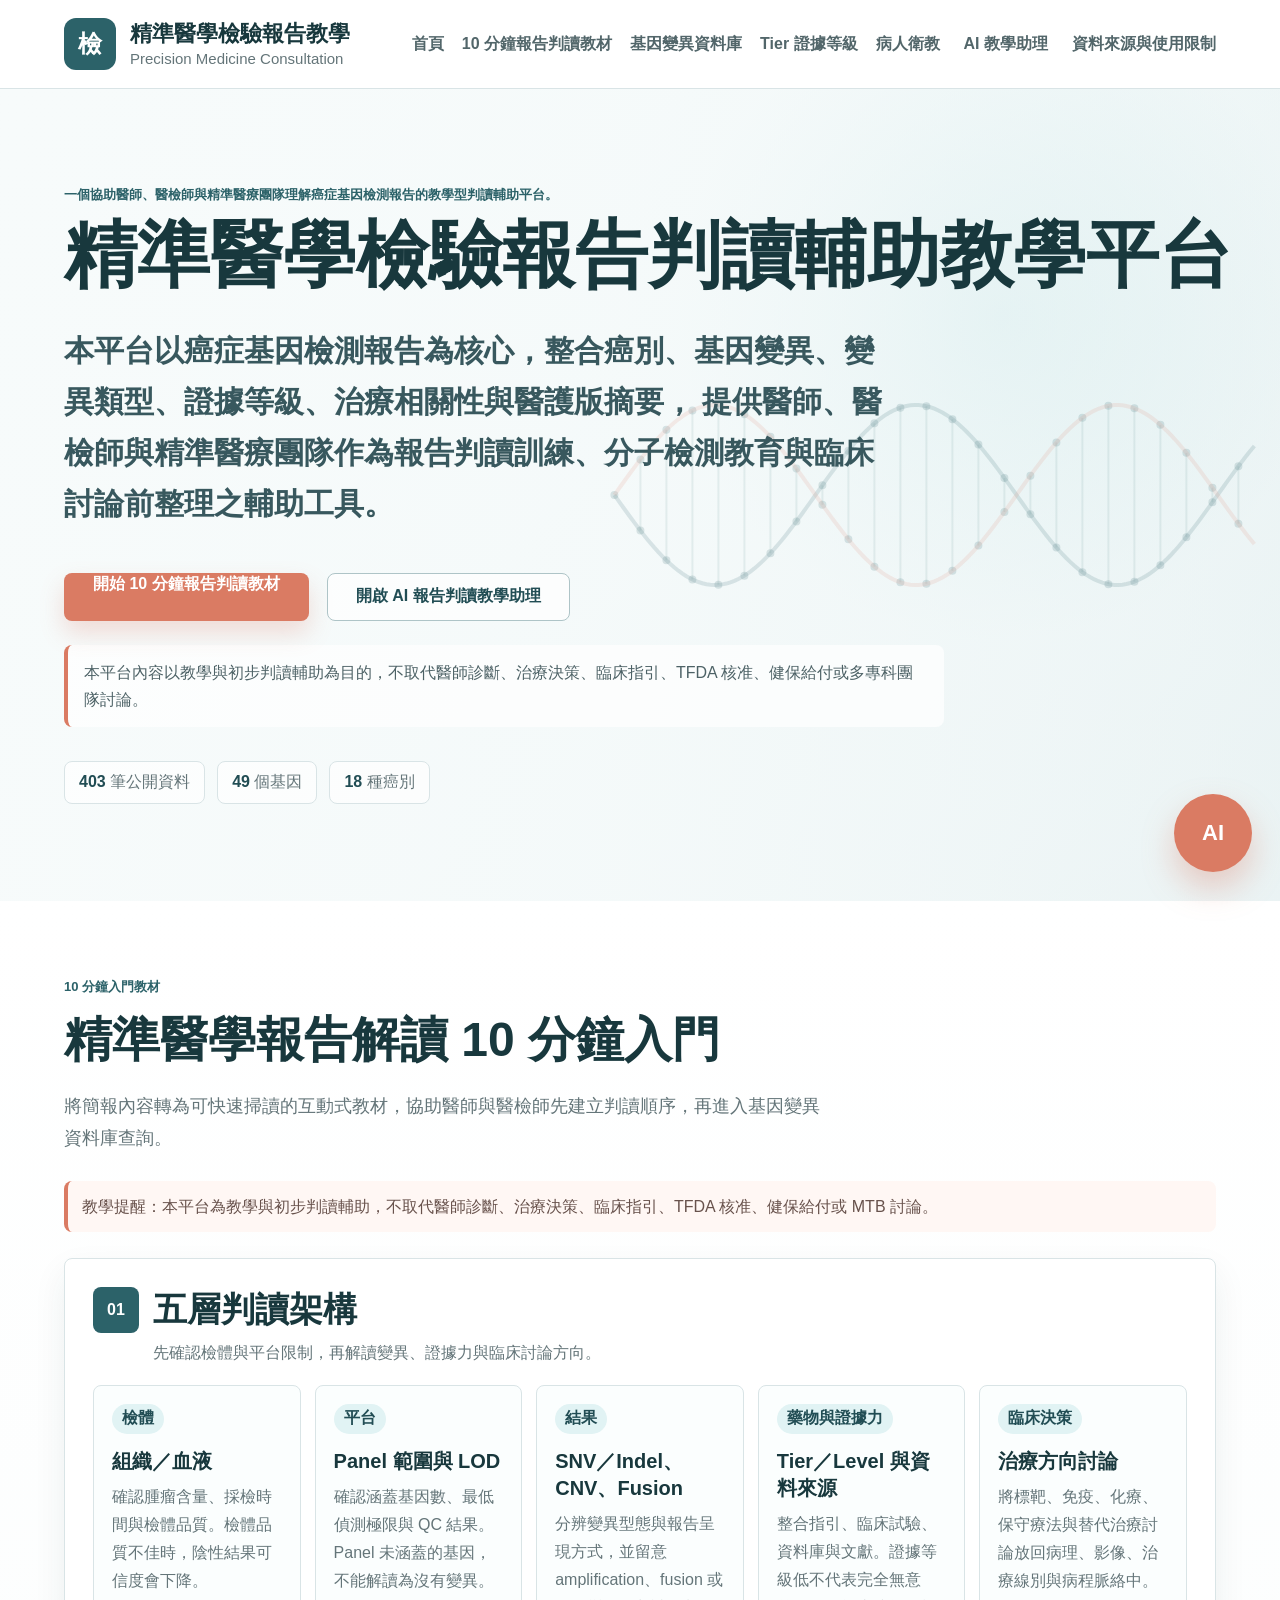
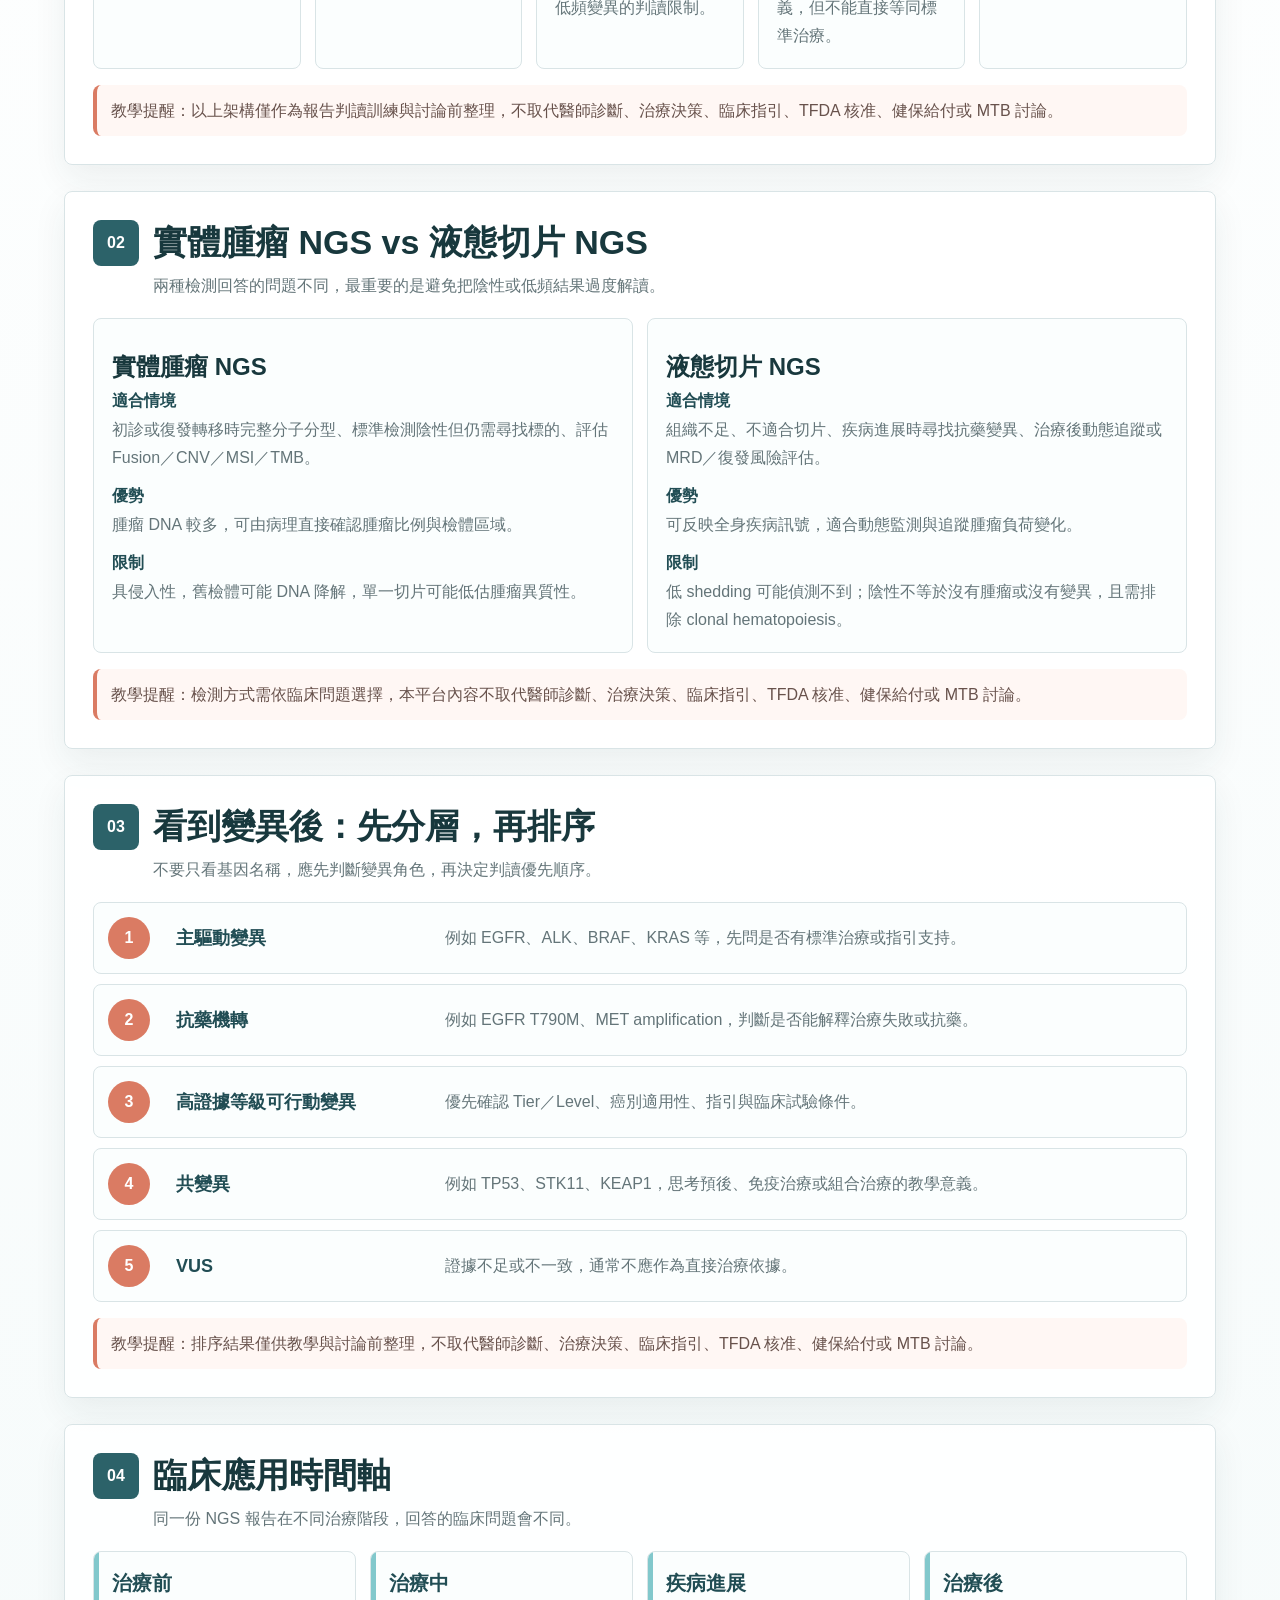
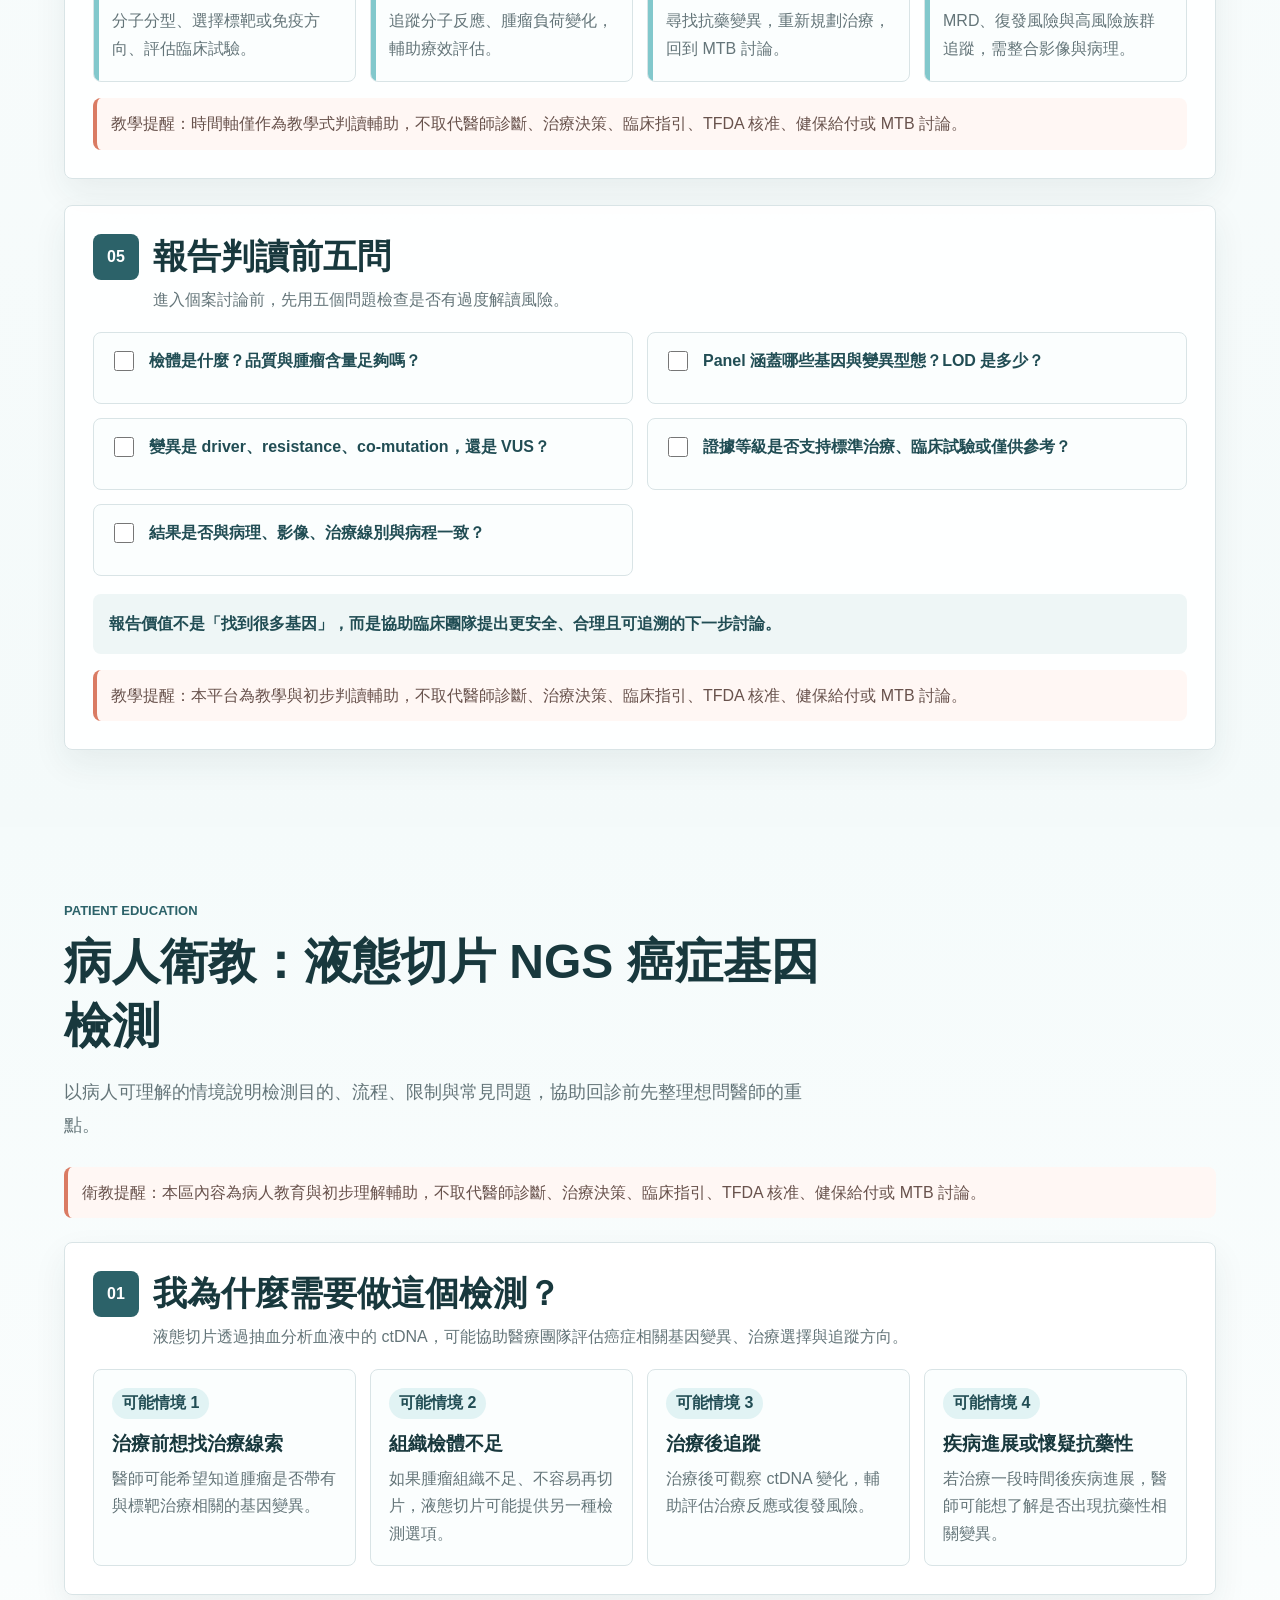
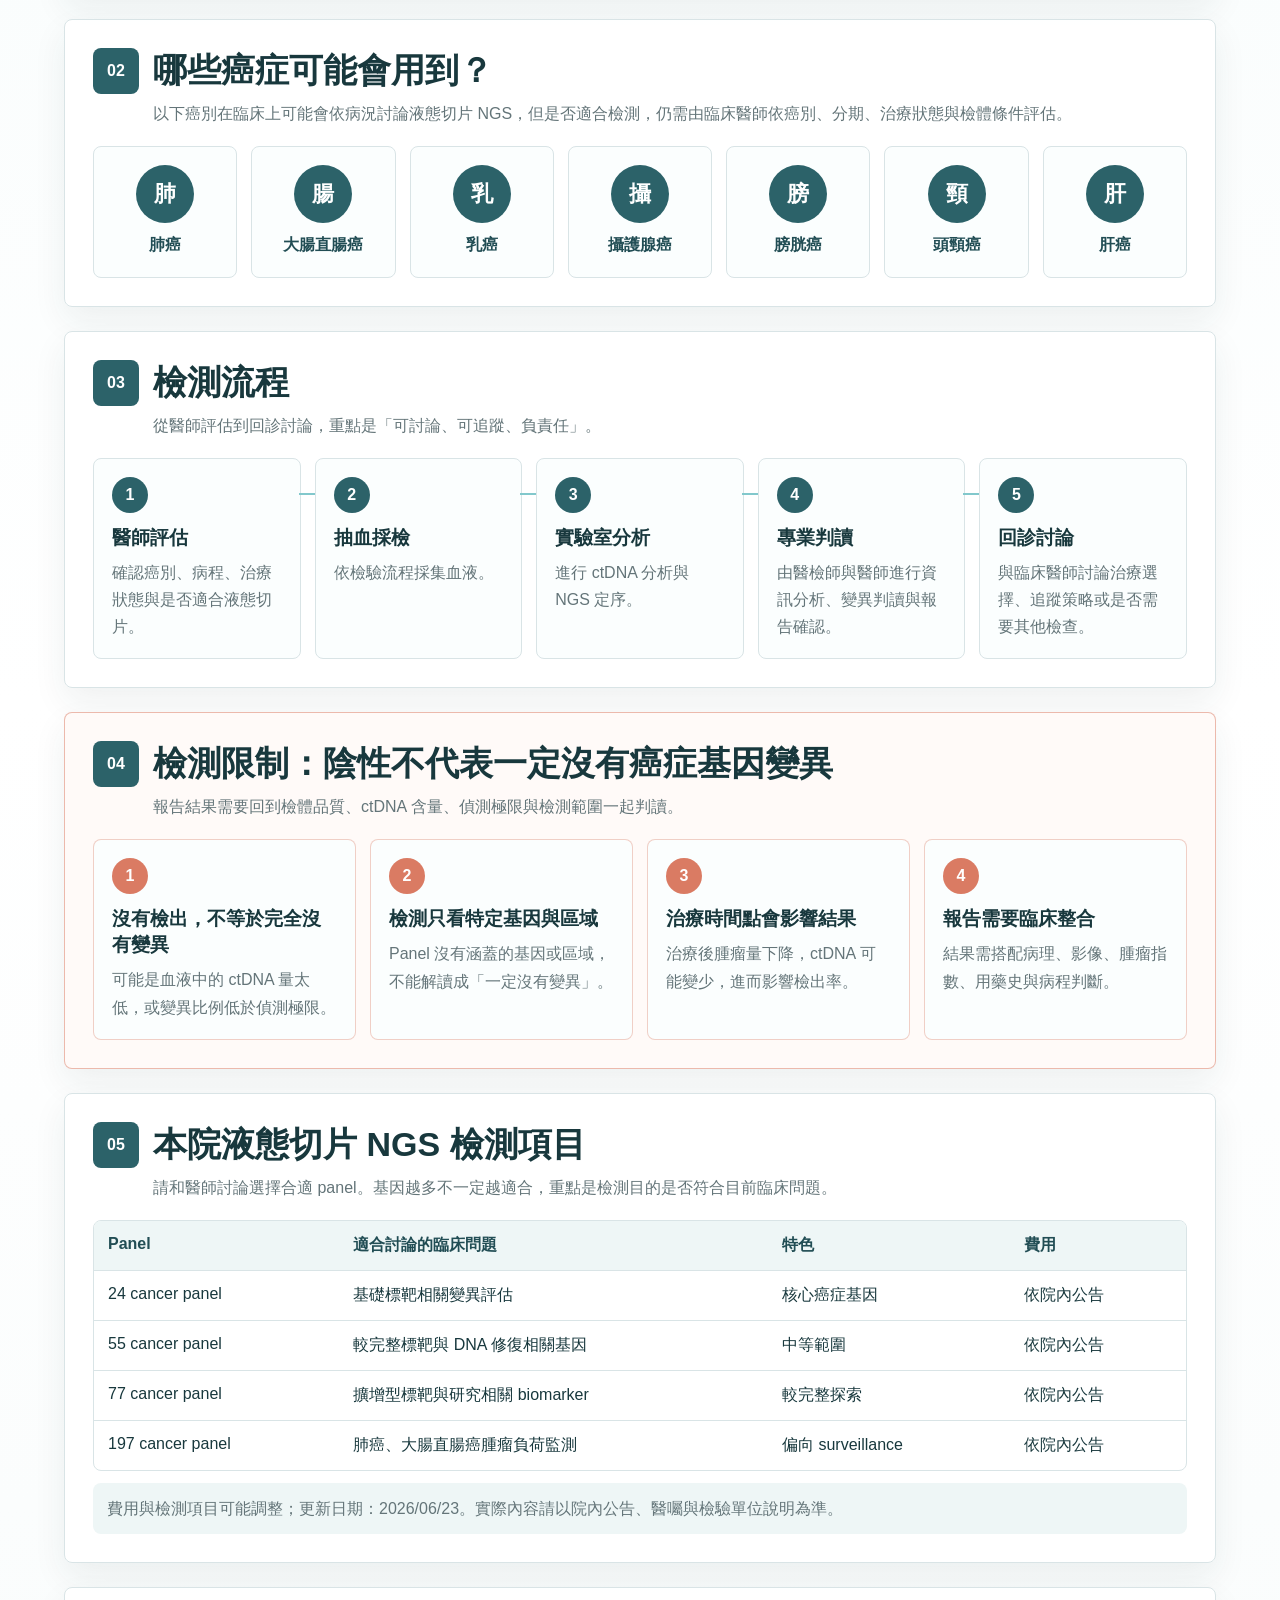
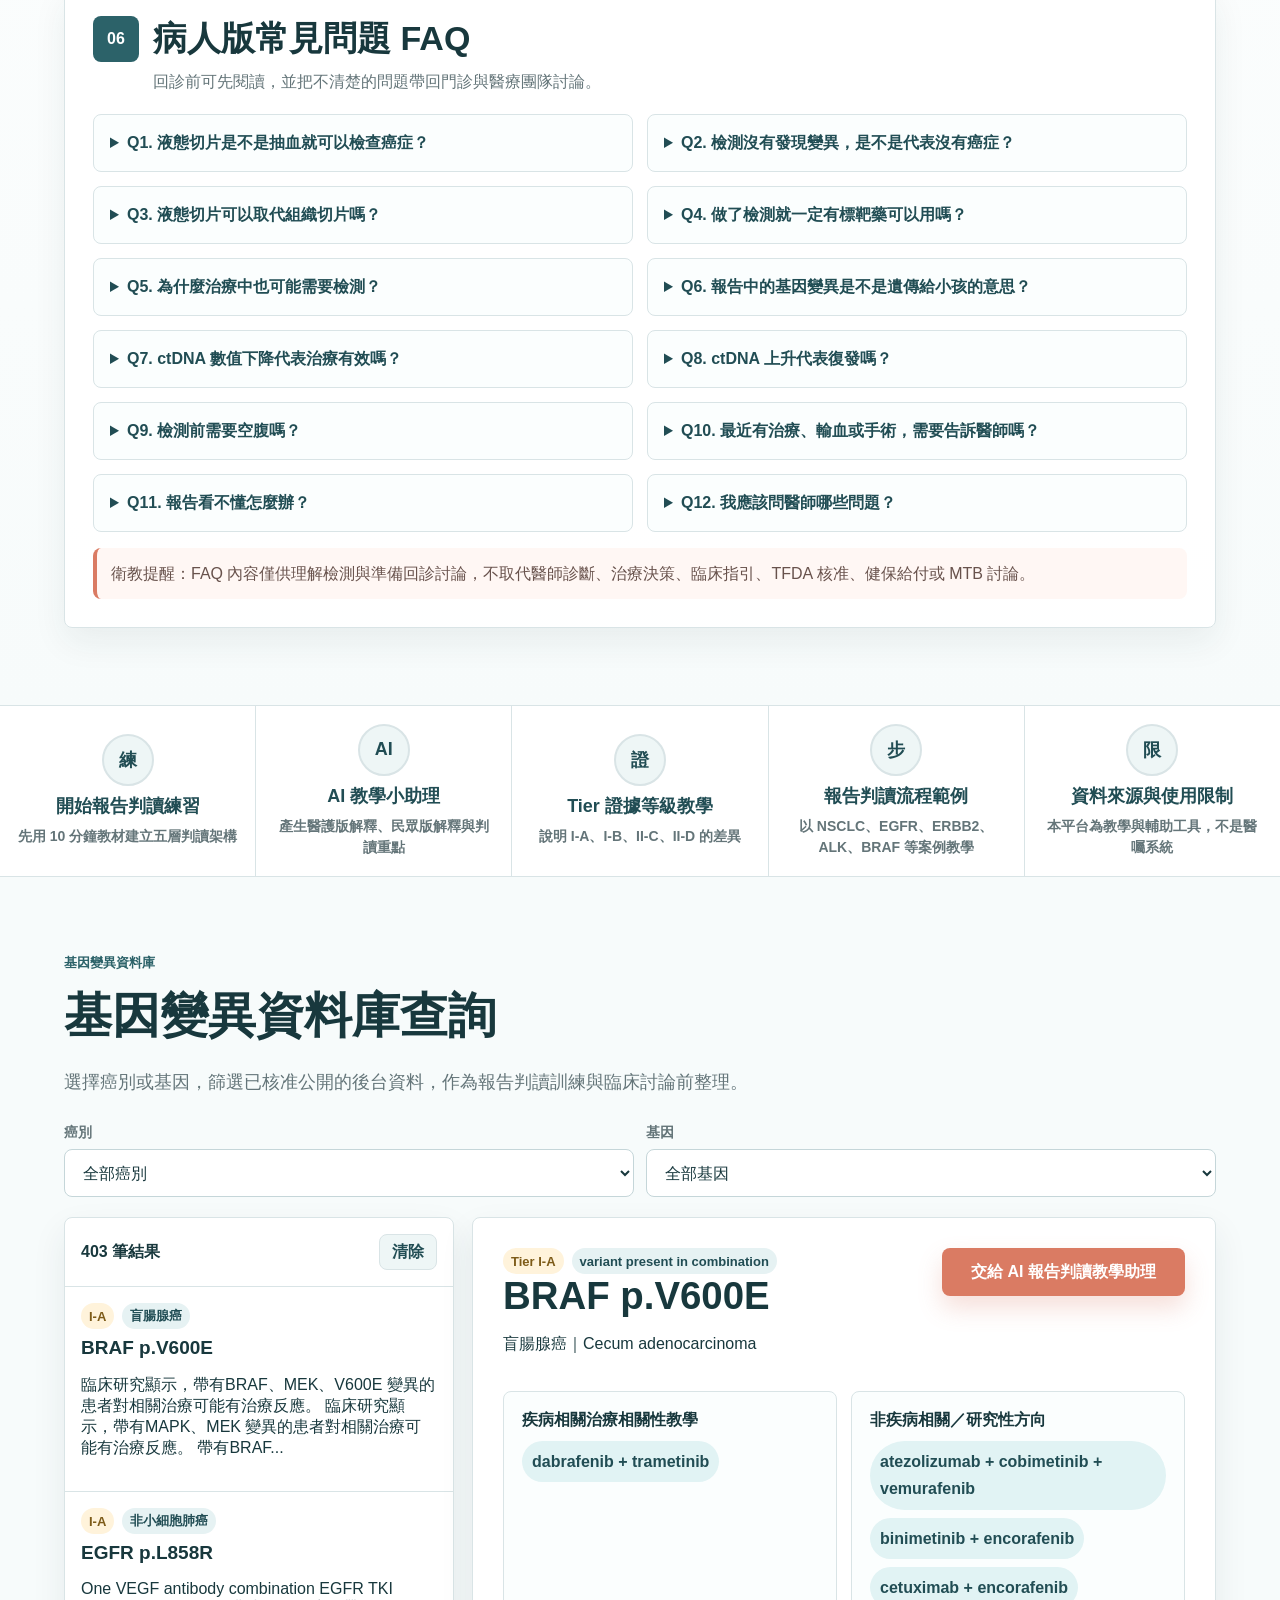
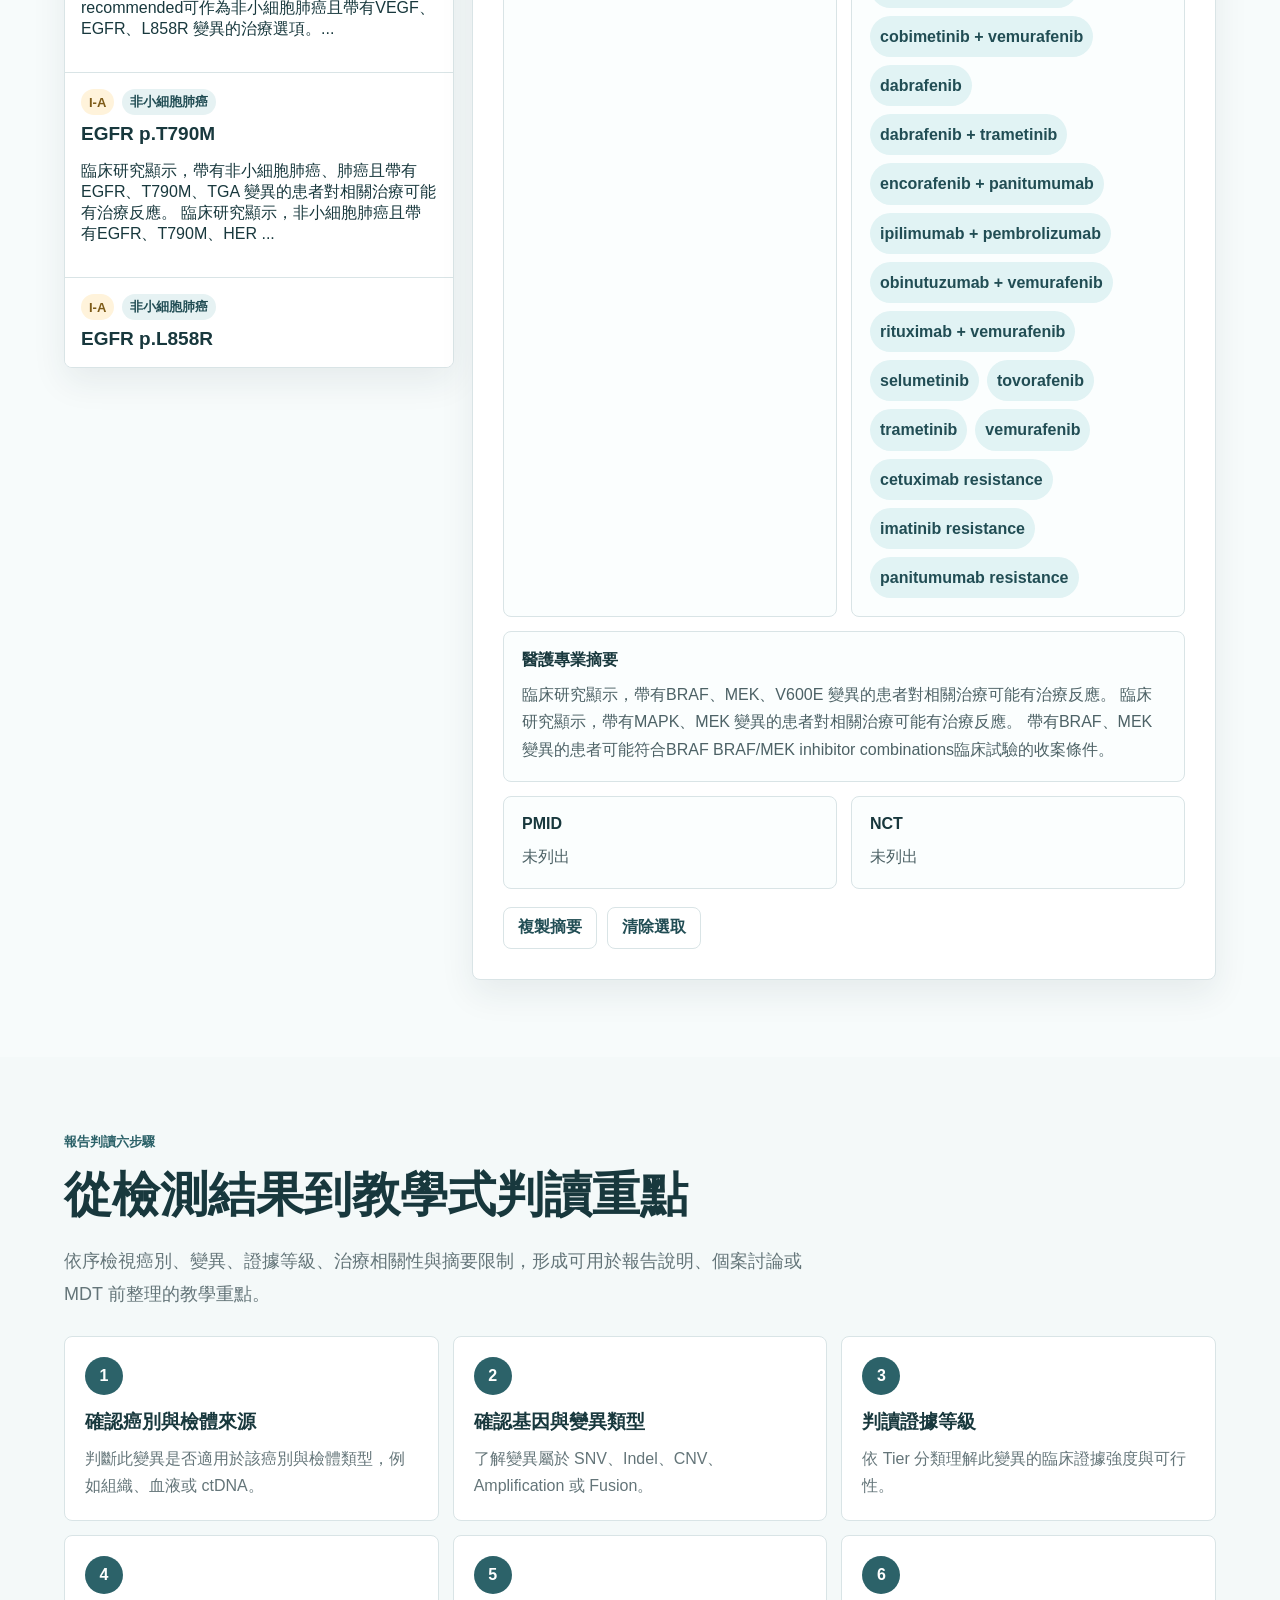
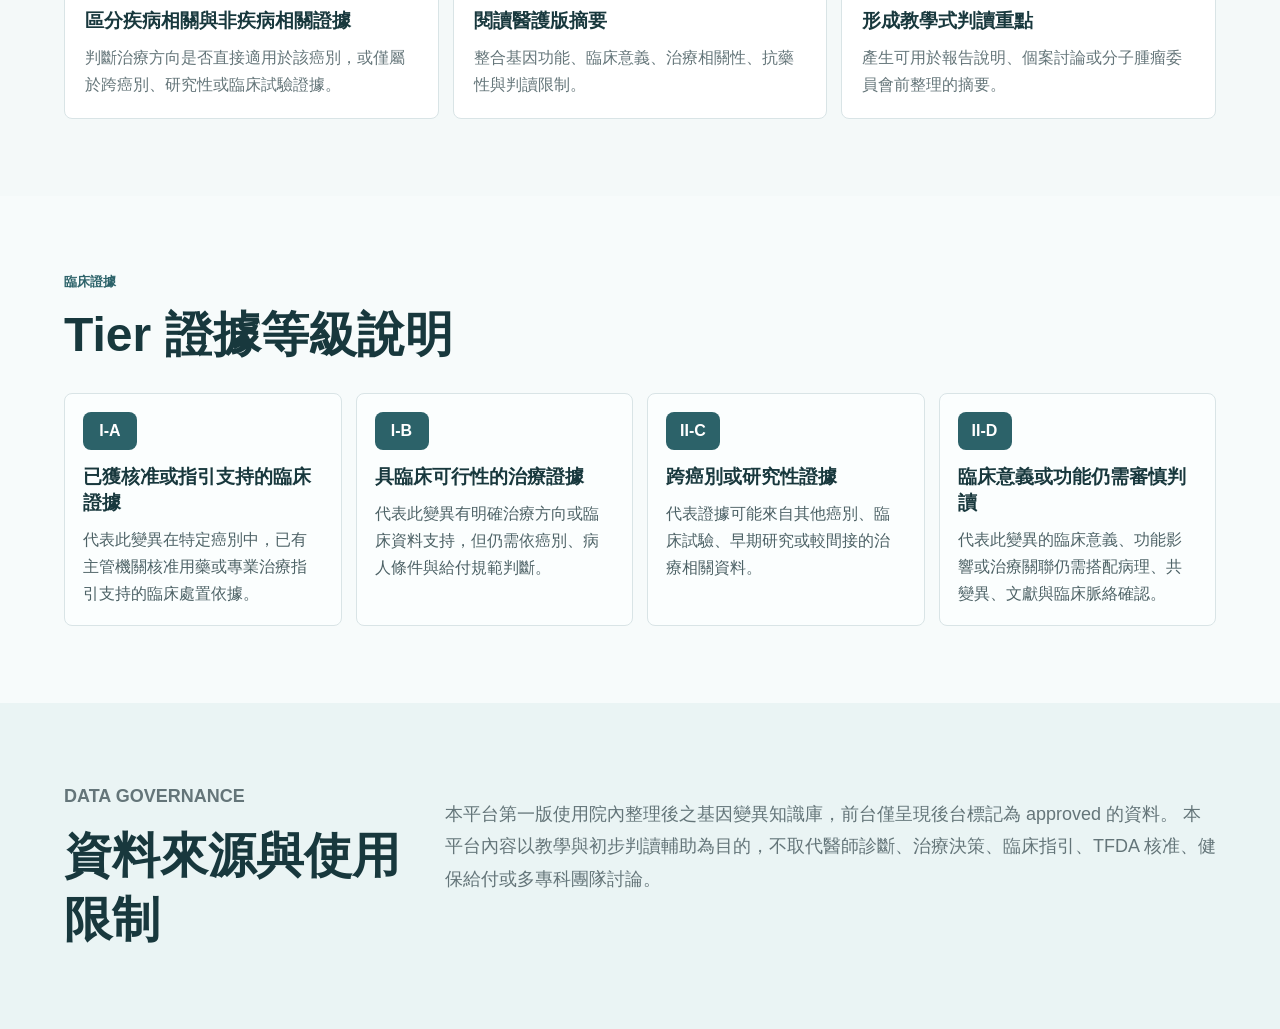
==== commit 4bc7125c: "Add files via upload" ====
--- a/index.html
+++ b/index.html
@@ -8,7 +8,7 @@
       name="description"
       content="以癌症基因檢測報告為核心，提供醫師、醫檢師與精準醫療團隊作為報告判讀訓練、分子檢測教育與臨床討論前整理之輔助工具。"
     />
-    <link rel="stylesheet" href="./styles.css?v=20260623-2" />
+    <link rel="stylesheet" href="./styles.css?v=20260623-3" />
   </head>
   <body>
     <header class="site-header">
@@ -20,9 +20,13 @@
         </span>
       </a>
       <nav class="top-nav" aria-label="主要導覽">
+        <a href="#home">首頁</a>
+        <a href="#lesson">10 分鐘報告判讀教材</a>
         <a href="#search">基因變異資料庫</a>
-        <a href="#evidence">證據等級</a>
+        <a href="#evidence">Tier 證據等級</a>
+        <a href="#patient-education">病人衛教</a>
         <button class="link-button" id="openAssistantTop" type="button">AI 教學助理</button>
+        <a href="#source">資料來源與使用限制</a>
       </nav>
     </header>
 
@@ -184,6 +188,137 @@
           </div>
           <p class="lesson-closing">報告價值不是「找到很多基因」，而是協助臨床團隊提出更安全、合理且可追溯的下一步討論。</p>
           <p class="teaching-reminder">教學提醒：本平台為教學與初步判讀輔助，不取代醫師診斷、治療決策、臨床指引、TFDA 核准、健保給付或 MTB 討論。</p>
+        </div>
+      </section>
+
+      <section class="patient-section" id="patient-education">
+        <div class="section-heading">
+          <p class="eyebrow">Patient Education</p>
+          <h2>病人衛教：液態切片 NGS 癌症基因檢測</h2>
+          <p>以病人可理解的情境說明檢測目的、流程、限制與常見問題，協助回診前先整理想問醫師的重點。</p>
+        </div>
+        <p class="teaching-reminder">衛教提醒：本區內容為病人教育與初步理解輔助，不取代醫師診斷、治療決策、臨床指引、TFDA 核准、健保給付或 MTB 討論。</p>
+
+        <div class="patient-module">
+          <div class="lesson-block-heading">
+            <span>01</span>
+            <div>
+              <h3>我為什麼需要做這個檢測？</h3>
+              <p>液態切片透過抽血分析血液中的 ctDNA，可能協助醫療團隊評估癌症相關基因變異、治療選擇與追蹤方向。</p>
+            </div>
+          </div>
+          <div class="scenario-grid">
+            <article><strong>可能情境 1</strong><h4>治療前想找治療線索</h4><p>醫師可能希望知道腫瘤是否帶有與標靶治療相關的基因變異。</p></article>
+            <article><strong>可能情境 2</strong><h4>組織檢體不足</h4><p>如果腫瘤組織不足、不容易再切片，液態切片可能提供另一種檢測選項。</p></article>
+            <article><strong>可能情境 3</strong><h4>治療後追蹤</h4><p>治療後可觀察 ctDNA 變化，輔助評估治療反應或復發風險。</p></article>
+            <article><strong>可能情境 4</strong><h4>疾病進展或懷疑抗藥性</h4><p>若治療一段時間後疾病進展，醫師可能想了解是否出現抗藥性相關變異。</p></article>
+          </div>
+        </div>
+
+        <div class="patient-module">
+          <div class="lesson-block-heading">
+            <span>02</span>
+            <div>
+              <h3>哪些癌症可能會用到？</h3>
+              <p>以下癌別在臨床上可能會依病況討論液態切片 NGS，但是否適合檢測，仍需由臨床醫師依癌別、分期、治療狀態與檢體條件評估。</p>
+            </div>
+          </div>
+          <div class="cancer-icon-grid" aria-label="常見討論癌別">
+            <article><span>肺</span><strong>肺癌</strong></article>
+            <article><span>腸</span><strong>大腸直腸癌</strong></article>
+            <article><span>乳</span><strong>乳癌</strong></article>
+            <article><span>攝</span><strong>攝護腺癌</strong></article>
+            <article><span>膀</span><strong>膀胱癌</strong></article>
+            <article><span>頸</span><strong>頭頸癌</strong></article>
+            <article><span>肝</span><strong>肝癌</strong></article>
+          </div>
+        </div>
+
+        <div class="patient-module">
+          <div class="lesson-block-heading">
+            <span>03</span>
+            <div>
+              <h3>檢測流程</h3>
+              <p>從醫師評估到回診討論，重點是「可討論、可追蹤、負責任」。</p>
+            </div>
+          </div>
+          <div class="patient-flow">
+            <article><span>1</span><h4>醫師評估</h4><p>確認癌別、病程、治療狀態與是否適合液態切片。</p></article>
+            <article><span>2</span><h4>抽血採檢</h4><p>依檢驗流程採集血液。</p></article>
+            <article><span>3</span><h4>實驗室分析</h4><p>進行 ctDNA 分析與 NGS 定序。</p></article>
+            <article><span>4</span><h4>專業判讀</h4><p>由醫檢師與醫師進行資訊分析、變異判讀與報告確認。</p></article>
+            <article><span>5</span><h4>回診討論</h4><p>與臨床醫師討論治療選擇、追蹤策略或是否需要其他檢查。</p></article>
+          </div>
+        </div>
+
+        <div class="patient-module limitation-module">
+          <div class="lesson-block-heading">
+            <span>04</span>
+            <div>
+              <h3>檢測限制：陰性不代表一定沒有癌症基因變異</h3>
+              <p>報告結果需要回到檢體品質、ctDNA 含量、偵測極限與檢測範圍一起判讀。</p>
+            </div>
+          </div>
+          <div class="warning-grid">
+            <article><strong>1</strong><h4>沒有檢出，不等於完全沒有變異</h4><p>可能是血液中的 ctDNA 量太低，或變異比例低於偵測極限。</p></article>
+            <article><strong>2</strong><h4>檢測只看特定基因與區域</h4><p>Panel 沒有涵蓋的基因或區域，不能解讀成「一定沒有變異」。</p></article>
+            <article><strong>3</strong><h4>治療時間點會影響結果</h4><p>治療後腫瘤量下降，ctDNA 可能變少，進而影響檢出率。</p></article>
+            <article><strong>4</strong><h4>報告需要臨床整合</h4><p>結果需搭配病理、影像、腫瘤指數、用藥史與病程判斷。</p></article>
+          </div>
+        </div>
+
+        <div class="patient-module">
+          <div class="lesson-block-heading">
+            <span>05</span>
+            <div>
+              <h3>本院液態切片 NGS 檢測項目</h3>
+              <p>請和醫師討論選擇合適 panel。基因越多不一定越適合，重點是檢測目的是否符合目前臨床問題。</p>
+            </div>
+          </div>
+          <div class="table-wrap">
+            <table class="panel-table">
+              <thead>
+                <tr>
+                  <th>Panel</th>
+                  <th>適合討論的臨床問題</th>
+                  <th>特色</th>
+                  <th>費用</th>
+                </tr>
+              </thead>
+              <tbody>
+                <tr><td>24 cancer panel</td><td>基礎標靶相關變異評估</td><td>核心癌症基因</td><td>依院內公告</td></tr>
+                <tr><td>55 cancer panel</td><td>較完整標靶與 DNA 修復相關基因</td><td>中等範圍</td><td>依院內公告</td></tr>
+                <tr><td>77 cancer panel</td><td>擴增型標靶與研究相關 biomarker</td><td>較完整探索</td><td>依院內公告</td></tr>
+                <tr><td>197 cancer panel</td><td>肺癌、大腸直腸癌腫瘤負荷監測</td><td>偏向 surveillance</td><td>依院內公告</td></tr>
+              </tbody>
+            </table>
+          </div>
+          <p class="patient-update">費用與檢測項目可能調整；更新日期：2026/06/23。實際內容請以院內公告、醫囑與檢驗單位說明為準。</p>
+        </div>
+
+        <div class="patient-module">
+          <div class="lesson-block-heading">
+            <span>06</span>
+            <div>
+              <h3>病人版常見問題 FAQ</h3>
+              <p>回診前可先閱讀，並把不清楚的問題帶回門診與醫療團隊討論。</p>
+            </div>
+          </div>
+          <div class="faq-list">
+            <details><summary>Q1. 液態切片是不是抽血就可以檢查癌症？</summary><p>不是。它不是一般癌症篩檢，也不是單獨用來診斷癌症。主要是針對已由醫師評估的癌症病人，輔助基因變異分析、治療選擇或追蹤。</p></details>
+            <details><summary>Q2. 檢測沒有發現變異，是不是代表沒有癌症？</summary><p>不是。沒有檢出可能和 ctDNA 量太低、檢測範圍、治療時間點或腫瘤特性有關。</p></details>
+            <details><summary>Q3. 液態切片可以取代組織切片嗎？</summary><p>通常不能完全取代。組織切片仍是病理診斷的重要依據，液態切片多半是提供額外資訊或在組織不足時作為替代選項。</p></details>
+            <details><summary>Q4. 做了檢測就一定有標靶藥可以用嗎？</summary><p>不一定。即使檢出基因變異，也要看癌別、變異證據等級、藥物核准狀態、健保給付、病人身體狀況與醫師判斷。</p></details>
+            <details><summary>Q5. 為什麼治療中也可能需要檢測？</summary><p>治療後或疾病進展時，腫瘤基因狀態可能改變。液態切片可輔助觀察 ctDNA 變化或抗藥性線索。</p></details>
+            <details><summary>Q6. 報告中的基因變異是不是遺傳給小孩的意思？</summary><p>不一定。多數癌症基因檢測看到的是腫瘤相關變異，不等於一定是遺傳性變異。若懷疑遺傳風險，需由醫師安排遺傳諮詢或其他檢查。</p></details>
+            <details><summary>Q7. ctDNA 數值下降代表治療有效嗎？</summary><p>可能是好的訊號，但不能單獨判斷。仍需搭配影像、腫瘤標記、症狀與醫師評估。</p></details>
+            <details><summary>Q8. ctDNA 上升代表復發嗎？</summary><p>不一定，但可能需要進一步追蹤。醫師會依病況安排影像、抽血或其他檢查。</p></details>
+            <details><summary>Q9. 檢測前需要空腹嗎？</summary><p>通常抽血基因檢測不一定需要空腹，但仍應依採檢單位與醫囑辦理。</p></details>
+            <details><summary>Q10. 最近有治療、輸血或手術，需要告訴醫師嗎？</summary><p>需要。近期治療、輸血、重大手術或特殊臨床狀況可能影響判讀，應主動告知醫療團隊。</p></details>
+            <details><summary>Q11. 報告看不懂怎麼辦？</summary><p>不要自行上網比對基因後決定治療。建議回診時請醫師說明檢測目的、檢出結果、限制與下一步。</p></details>
+            <details><summary>Q12. 我應該問醫師哪些問題？</summary><p>可以問：這次檢測目的是選藥、抗藥分析還是追蹤？如果沒有檢出變異，下一步是觀察、重抽、組織檢測，還是其他檢查？</p></details>
+          </div>
+          <p class="teaching-reminder">衛教提醒：FAQ 內容僅供理解檢測與準備回診討論，不取代醫師診斷、治療決策、臨床指引、TFDA 核准、健保給付或 MTB 討論。</p>
         </div>
       </section>
 
@@ -322,6 +457,6 @@
       </section>
     </aside>
 
-    <script src="./app.js?v=20260623-2" type="module"></script>
+    <script src="./app.js?v=20260623-3" type="module"></script>
   </body>
 </html>
--- a/styles.css
+++ b/styles.css
@@ -95,8 +95,10 @@
 
 .top-nav {
   display: flex;
+  flex-wrap: wrap;
   align-items: center;
-  gap: 22px;
+  justify-content: flex-end;
+  gap: 10px 18px;
   color: #52666a;
   font-weight: 700;
 }
@@ -358,6 +360,7 @@
 .evidence-section,
 .steps-section,
 .lesson-section,
+.patient-section,
 .source-section {
   padding: clamp(44px, 6vw, 84px) clamp(20px, 5vw, 72px);
 }
@@ -605,6 +608,211 @@
   background: var(--soft);
   color: var(--teal-dark);
   font-weight: 800;
+}
+
+.patient-section {
+  background:
+    linear-gradient(180deg, #f5fbfb 0%, #ffffff 48%, #f7fbfb 100%);
+}
+
+.patient-module {
+  margin-top: 24px;
+  padding: clamp(18px, 3vw, 28px);
+  border: 1px solid var(--line);
+  border-radius: 8px;
+  background: rgba(255, 255, 255, 0.94);
+  box-shadow: 0 14px 34px rgba(24, 56, 61, 0.07);
+}
+
+.limitation-module {
+  border-color: rgba(218, 123, 99, 0.5);
+  background: #fffaf8;
+}
+
+.scenario-grid,
+.cancer-icon-grid,
+.patient-flow,
+.warning-grid,
+.faq-list {
+  display: grid;
+  gap: 14px;
+}
+
+.scenario-grid {
+  grid-template-columns: repeat(4, minmax(0, 1fr));
+}
+
+.scenario-grid article,
+.warning-grid article {
+  padding: 18px;
+  border: 1px solid var(--line);
+  border-radius: 8px;
+  background: #fbfefe;
+}
+
+.scenario-grid strong {
+  display: inline-flex;
+  padding: 5px 10px;
+  border-radius: 999px;
+  color: var(--teal-dark);
+  background: #e1f3f4;
+}
+
+.scenario-grid h4,
+.warning-grid h4,
+.patient-flow h4 {
+  margin: 12px 0 8px;
+  font-size: 19px;
+}
+
+.scenario-grid p,
+.warning-grid p,
+.patient-flow p,
+.patient-update,
+.faq-list p {
+  margin: 0;
+  color: var(--muted);
+  line-height: 1.7;
+}
+
+.cancer-icon-grid {
+  grid-template-columns: repeat(7, minmax(0, 1fr));
+}
+
+.cancer-icon-grid article {
+  display: grid;
+  gap: 10px;
+  justify-items: center;
+  min-height: 132px;
+  padding: 18px 10px;
+  border: 1px solid var(--line);
+  border-radius: 8px;
+  background: #fbfefe;
+  text-align: center;
+}
+
+.cancer-icon-grid span {
+  display: grid;
+  width: 58px;
+  height: 58px;
+  place-items: center;
+  border-radius: 50%;
+  color: var(--white);
+  background: var(--teal);
+  font-size: 22px;
+  font-weight: 900;
+}
+
+.cancer-icon-grid strong {
+  color: var(--teal-dark);
+}
+
+.patient-flow {
+  grid-template-columns: repeat(5, minmax(0, 1fr));
+}
+
+.patient-flow article {
+  position: relative;
+  padding: 18px;
+  border: 1px solid var(--line);
+  border-radius: 8px;
+  background: #fbfefe;
+}
+
+.patient-flow article:not(:last-child)::after {
+  content: "";
+  position: absolute;
+  top: 34px;
+  right: -15px;
+  width: 16px;
+  height: 2px;
+  background: var(--cyan);
+}
+
+.patient-flow span,
+.warning-grid strong {
+  display: grid;
+  width: 36px;
+  height: 36px;
+  place-items: center;
+  border-radius: 50%;
+  color: var(--white);
+  background: var(--teal);
+  font-weight: 900;
+}
+
+.warning-grid {
+  grid-template-columns: repeat(4, minmax(0, 1fr));
+}
+
+.warning-grid article {
+  border-color: rgba(218, 123, 99, 0.36);
+}
+
+.warning-grid strong {
+  background: var(--coral);
+}
+
+.table-wrap {
+  width: 100%;
+  overflow-x: auto;
+  border: 1px solid var(--line);
+  border-radius: 8px;
+  background: var(--white);
+}
+
+.panel-table {
+  width: 100%;
+  min-width: 760px;
+  border-collapse: collapse;
+}
+
+.panel-table th,
+.panel-table td {
+  padding: 14px;
+  border-bottom: 1px solid var(--line);
+  text-align: left;
+  vertical-align: top;
+}
+
+.panel-table th {
+  color: var(--teal-dark);
+  background: var(--soft);
+  font-weight: 900;
+}
+
+.panel-table tr:last-child td {
+  border-bottom: 0;
+}
+
+.patient-update {
+  margin-top: 12px;
+  padding: 12px 14px;
+  border-radius: 8px;
+  background: var(--soft);
+}
+
+.faq-list {
+  grid-template-columns: repeat(2, minmax(0, 1fr));
+}
+
+.faq-list details {
+  border: 1px solid var(--line);
+  border-radius: 8px;
+  background: #fbfefe;
+}
+
+.faq-list summary {
+  min-height: 56px;
+  padding: 16px;
+  color: var(--teal-dark);
+  cursor: pointer;
+  font-weight: 900;
+  line-height: 1.5;
+}
+
+.faq-list p {
+  padding: 0 16px 16px;
 }
 
 .search-toolbar {
@@ -1034,8 +1242,17 @@
   .steps-grid,
   .tier-grid,
   .five-layer-grid,
-  .timeline-grid {
+  .timeline-grid,
+  .scenario-grid,
+  .cancer-icon-grid,
+  .patient-flow,
+  .warning-grid,
+  .faq-list {
     grid-template-columns: repeat(2, 1fr);
+  }
+
+  .patient-flow article:not(:last-child)::after {
+    display: none;
   }
 
   .search-toolbar,
@@ -1074,6 +1291,11 @@
   .comparison-grid,
   .timeline-grid,
   .checklist-grid,
+  .scenario-grid,
+  .cancer-icon-grid,
+  .patient-flow,
+  .warning-grid,
+  .faq-list,
   .search-toolbar,
   .assistant-controls {
     grid-template-columns: 1fr;
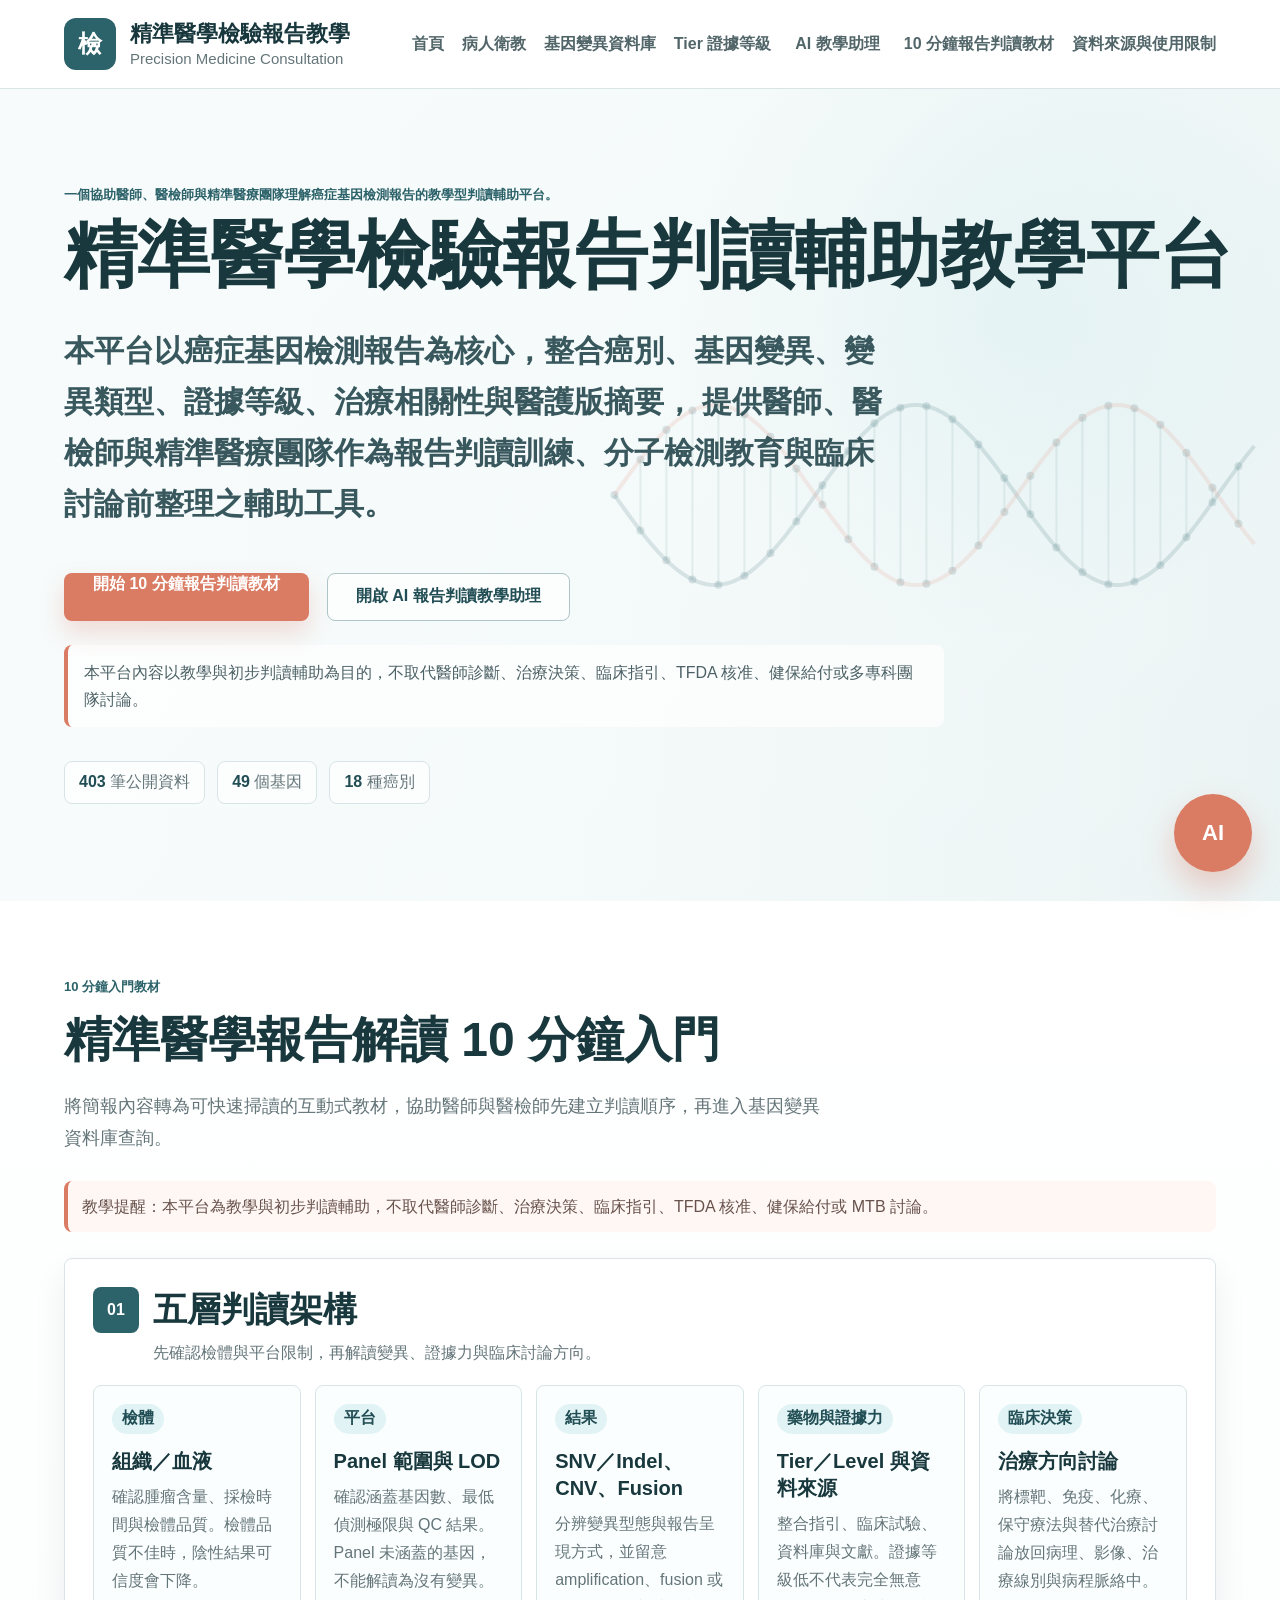
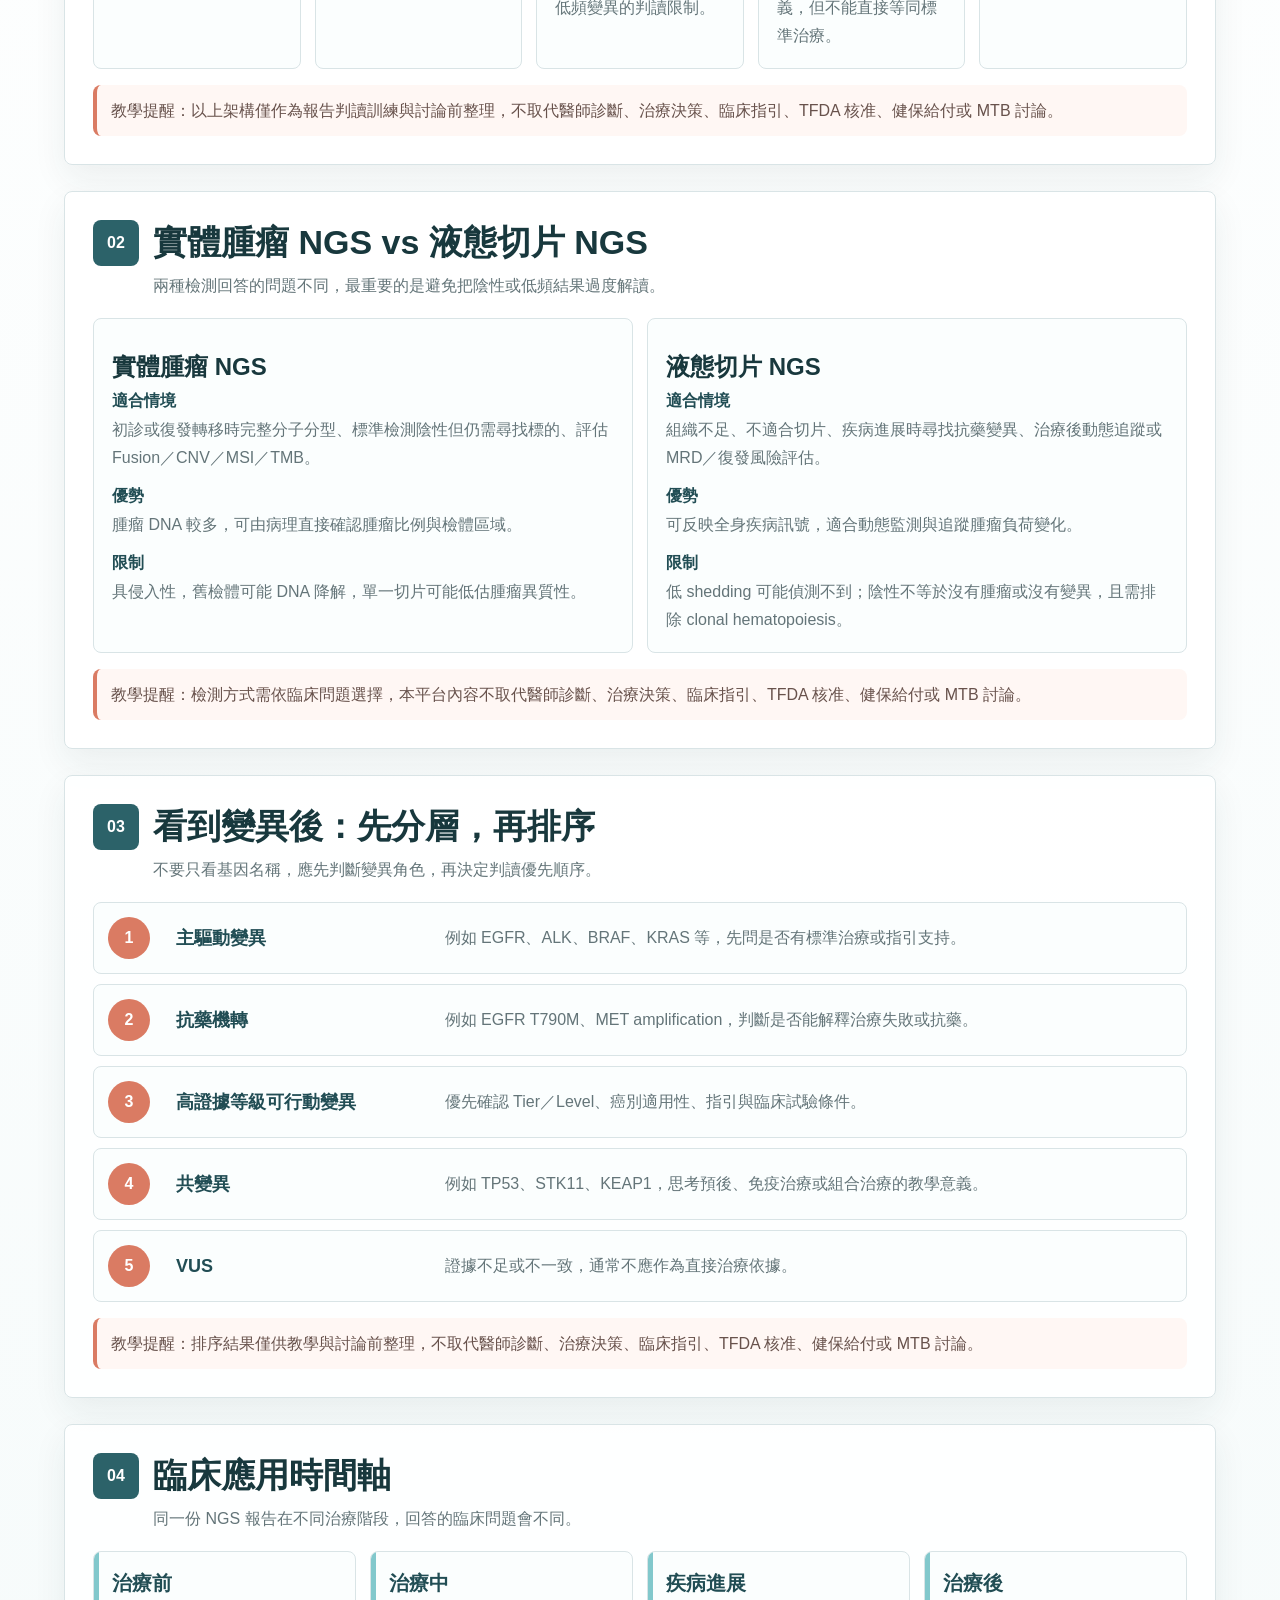
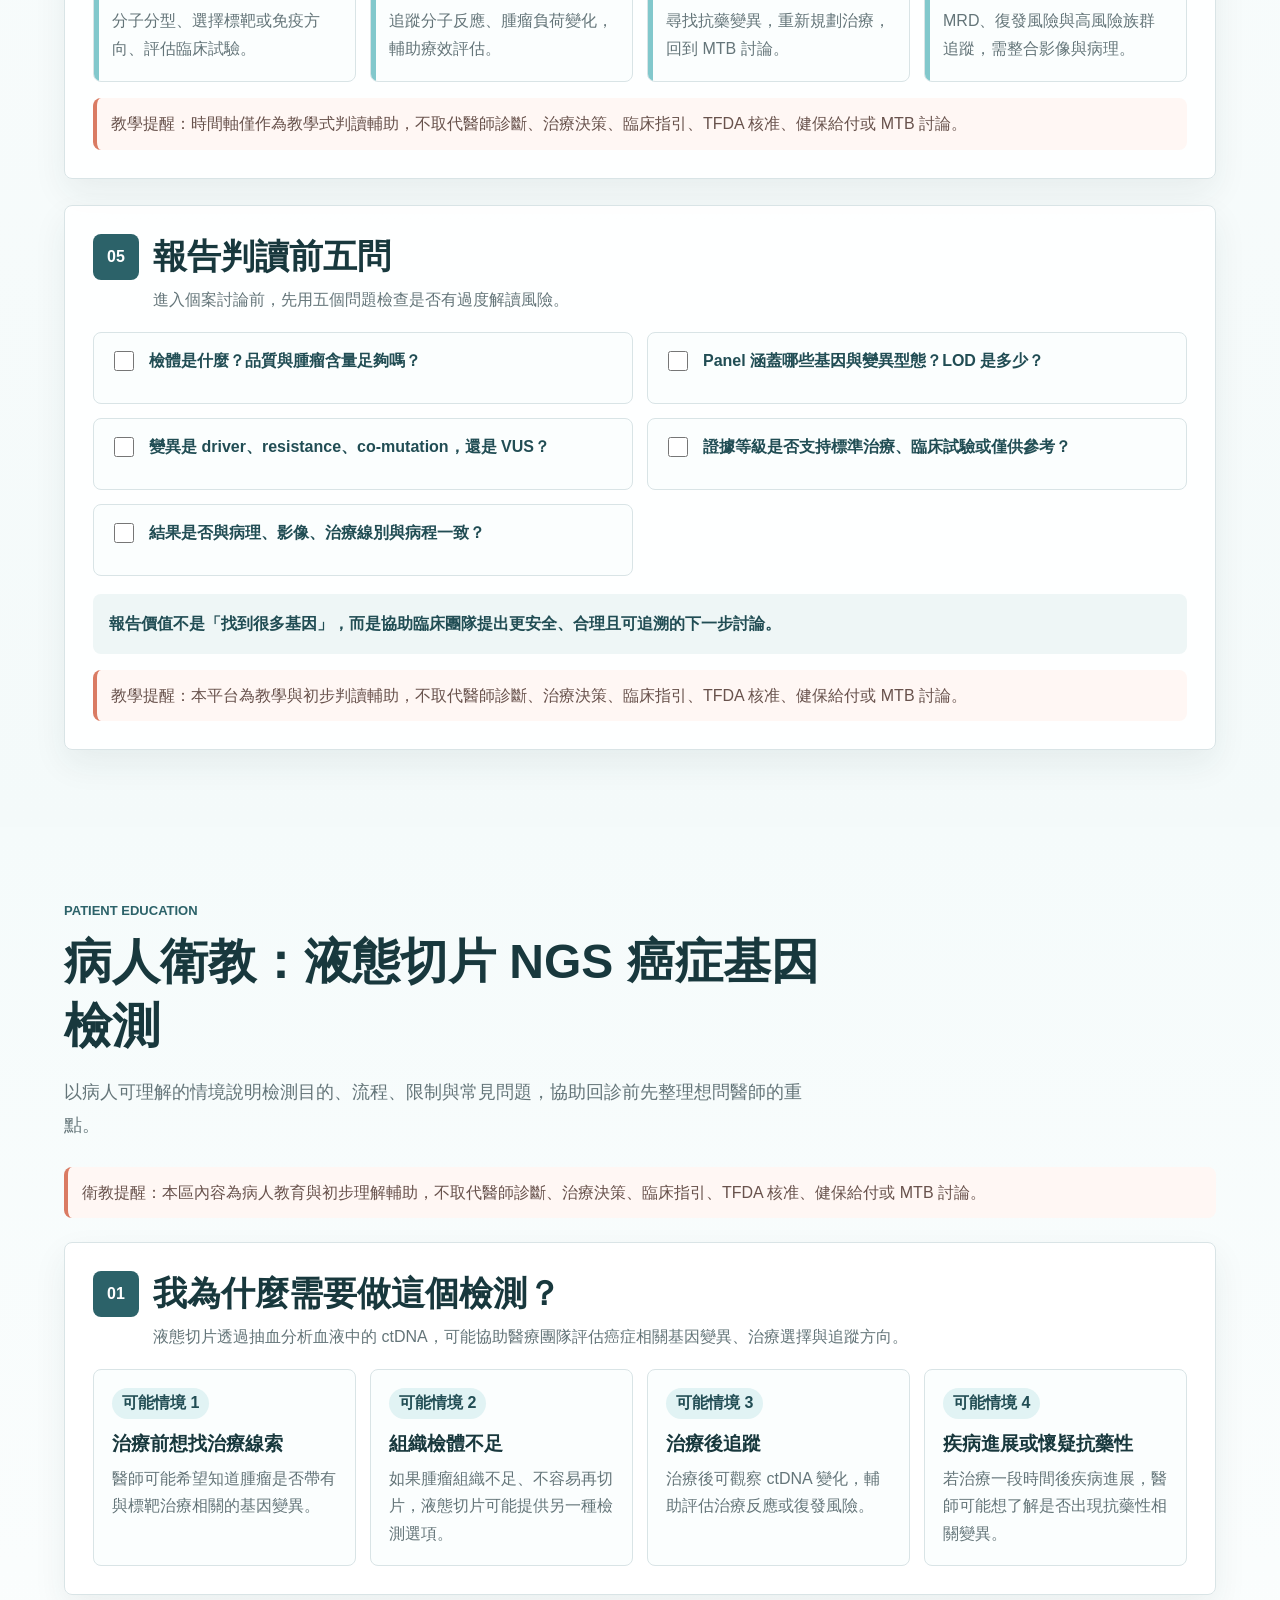
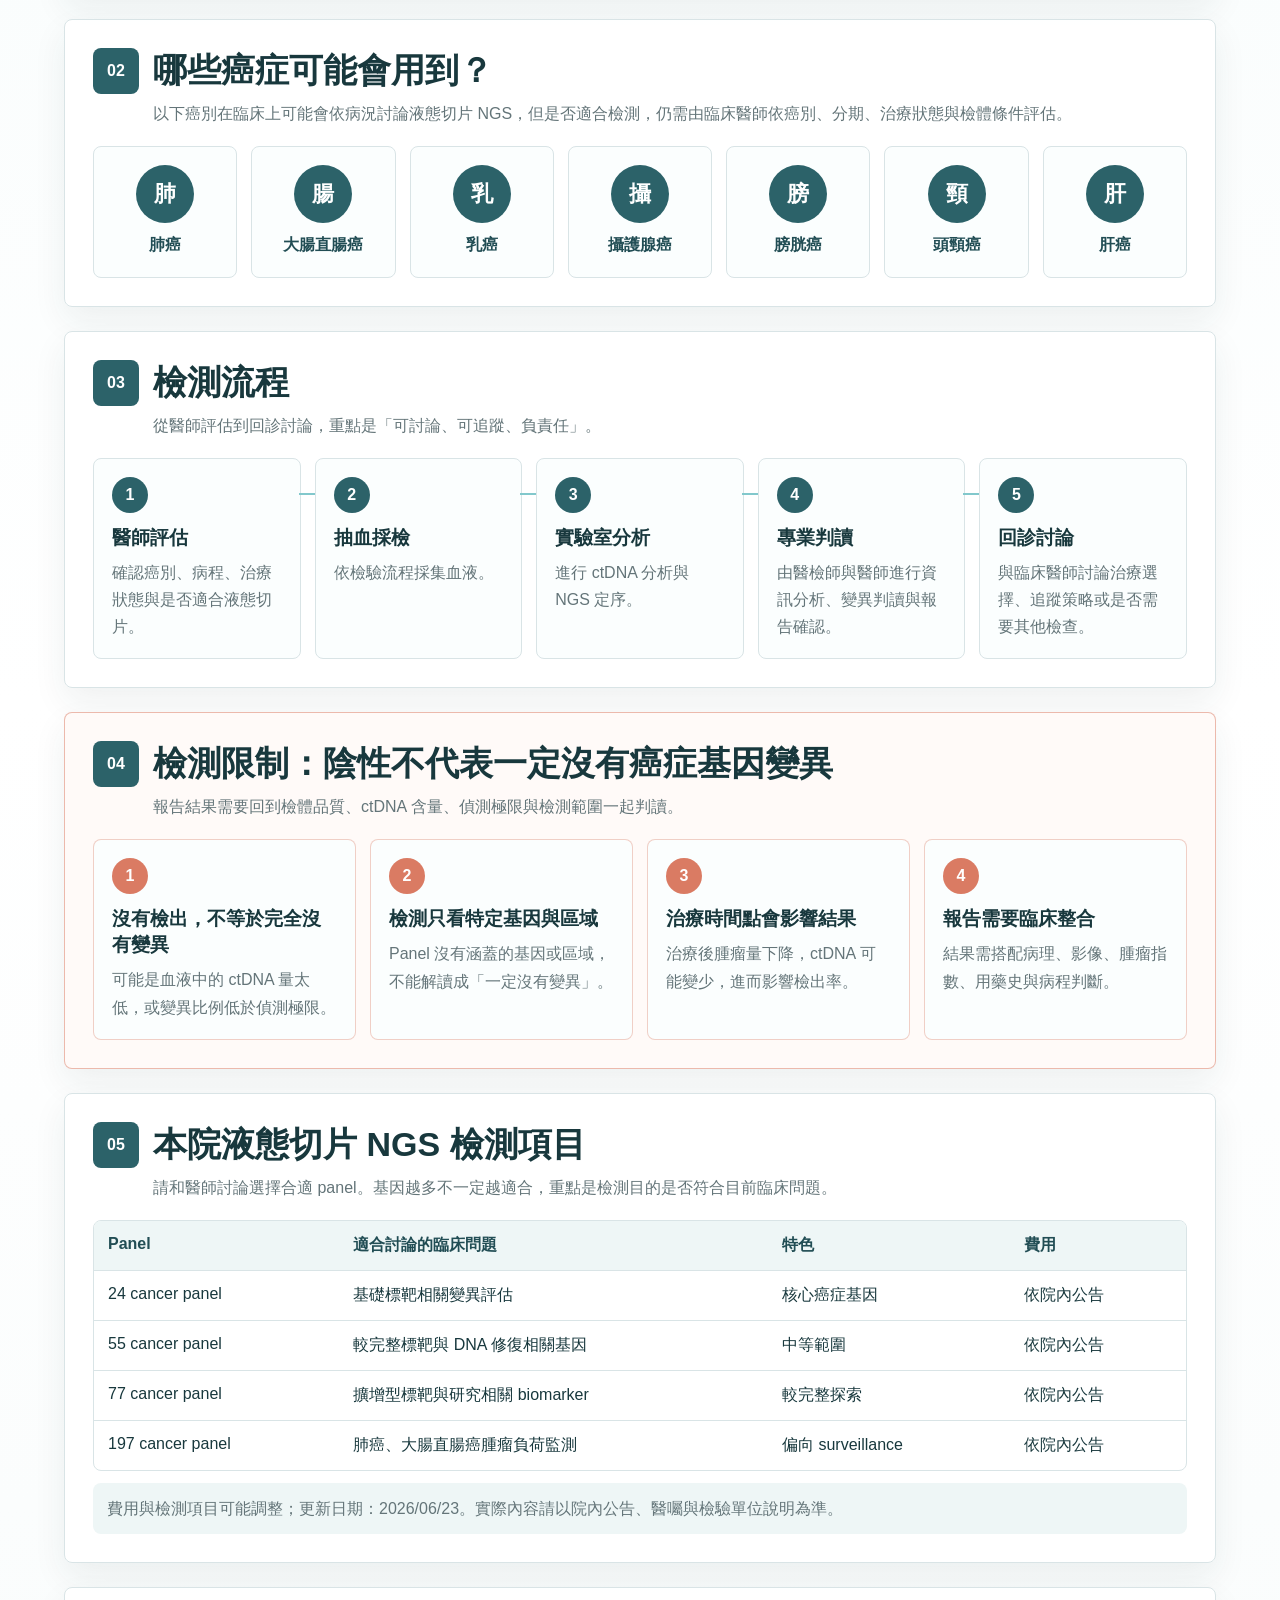
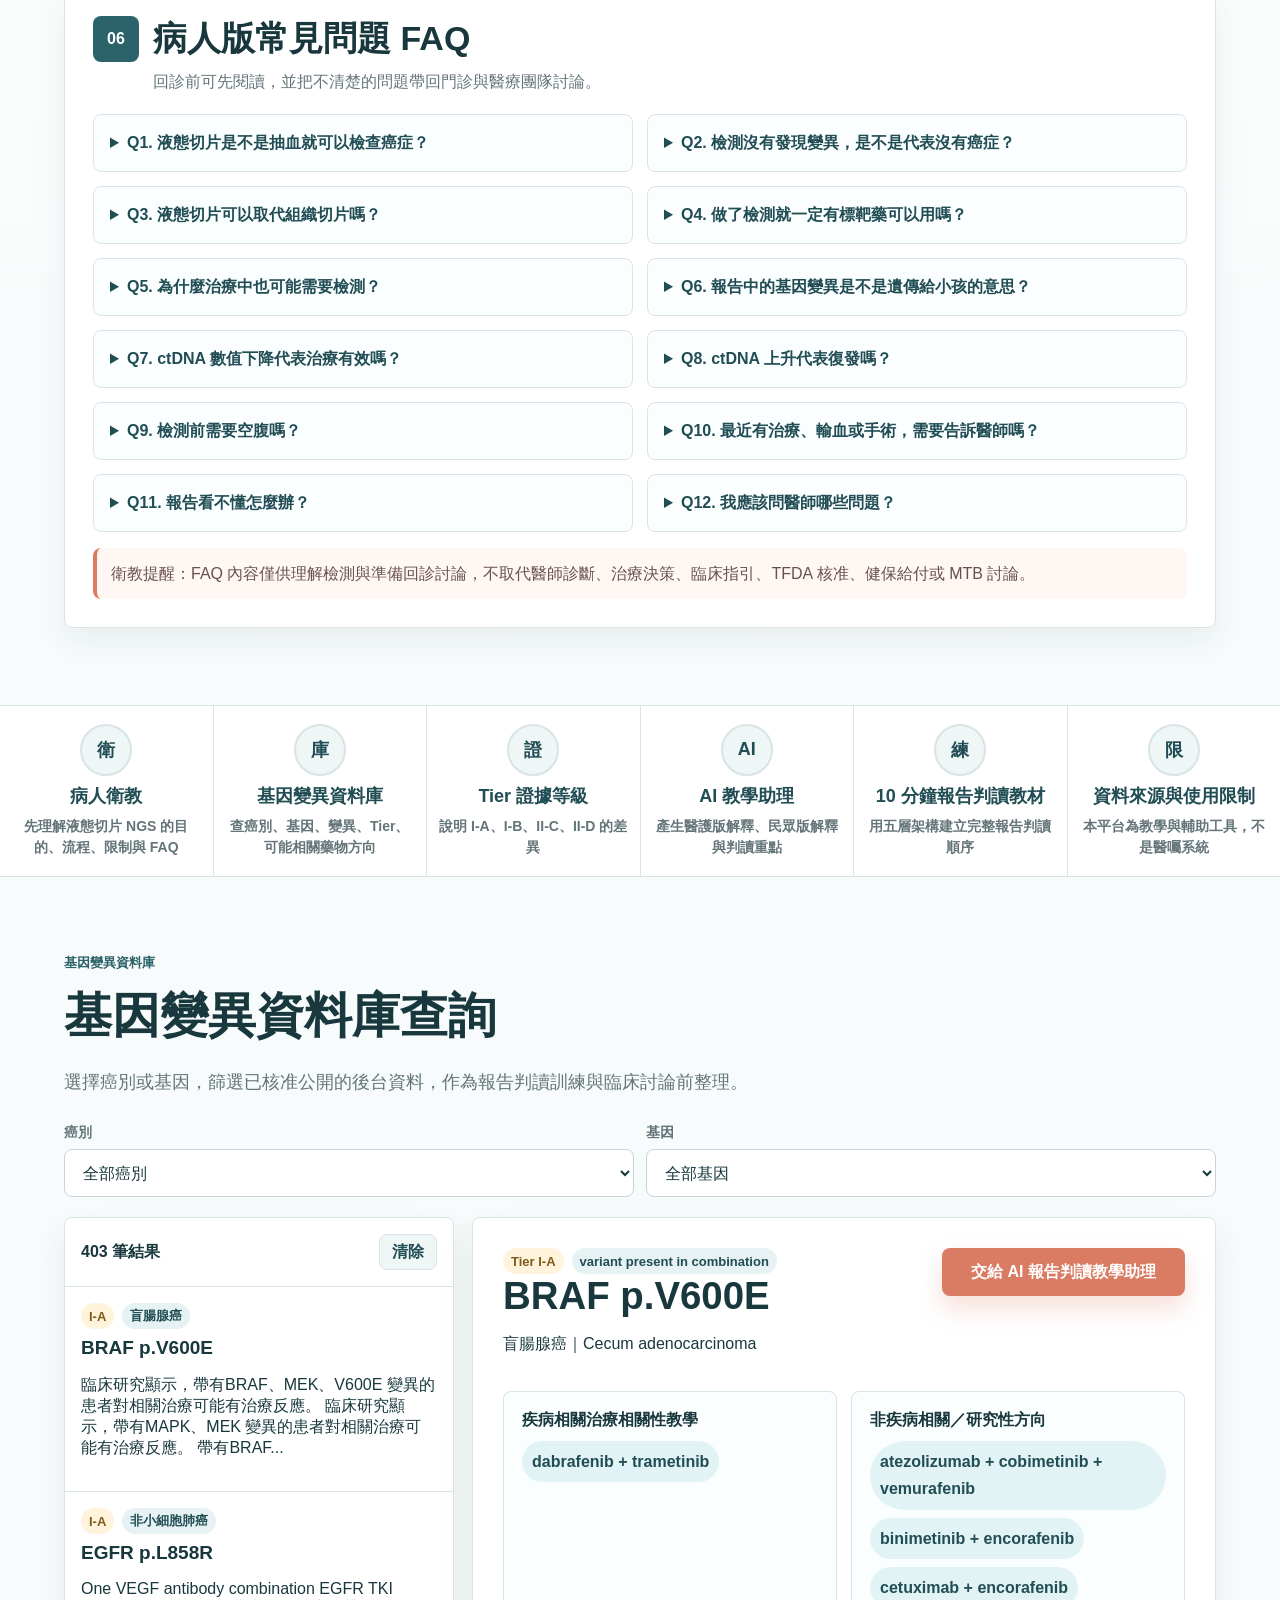
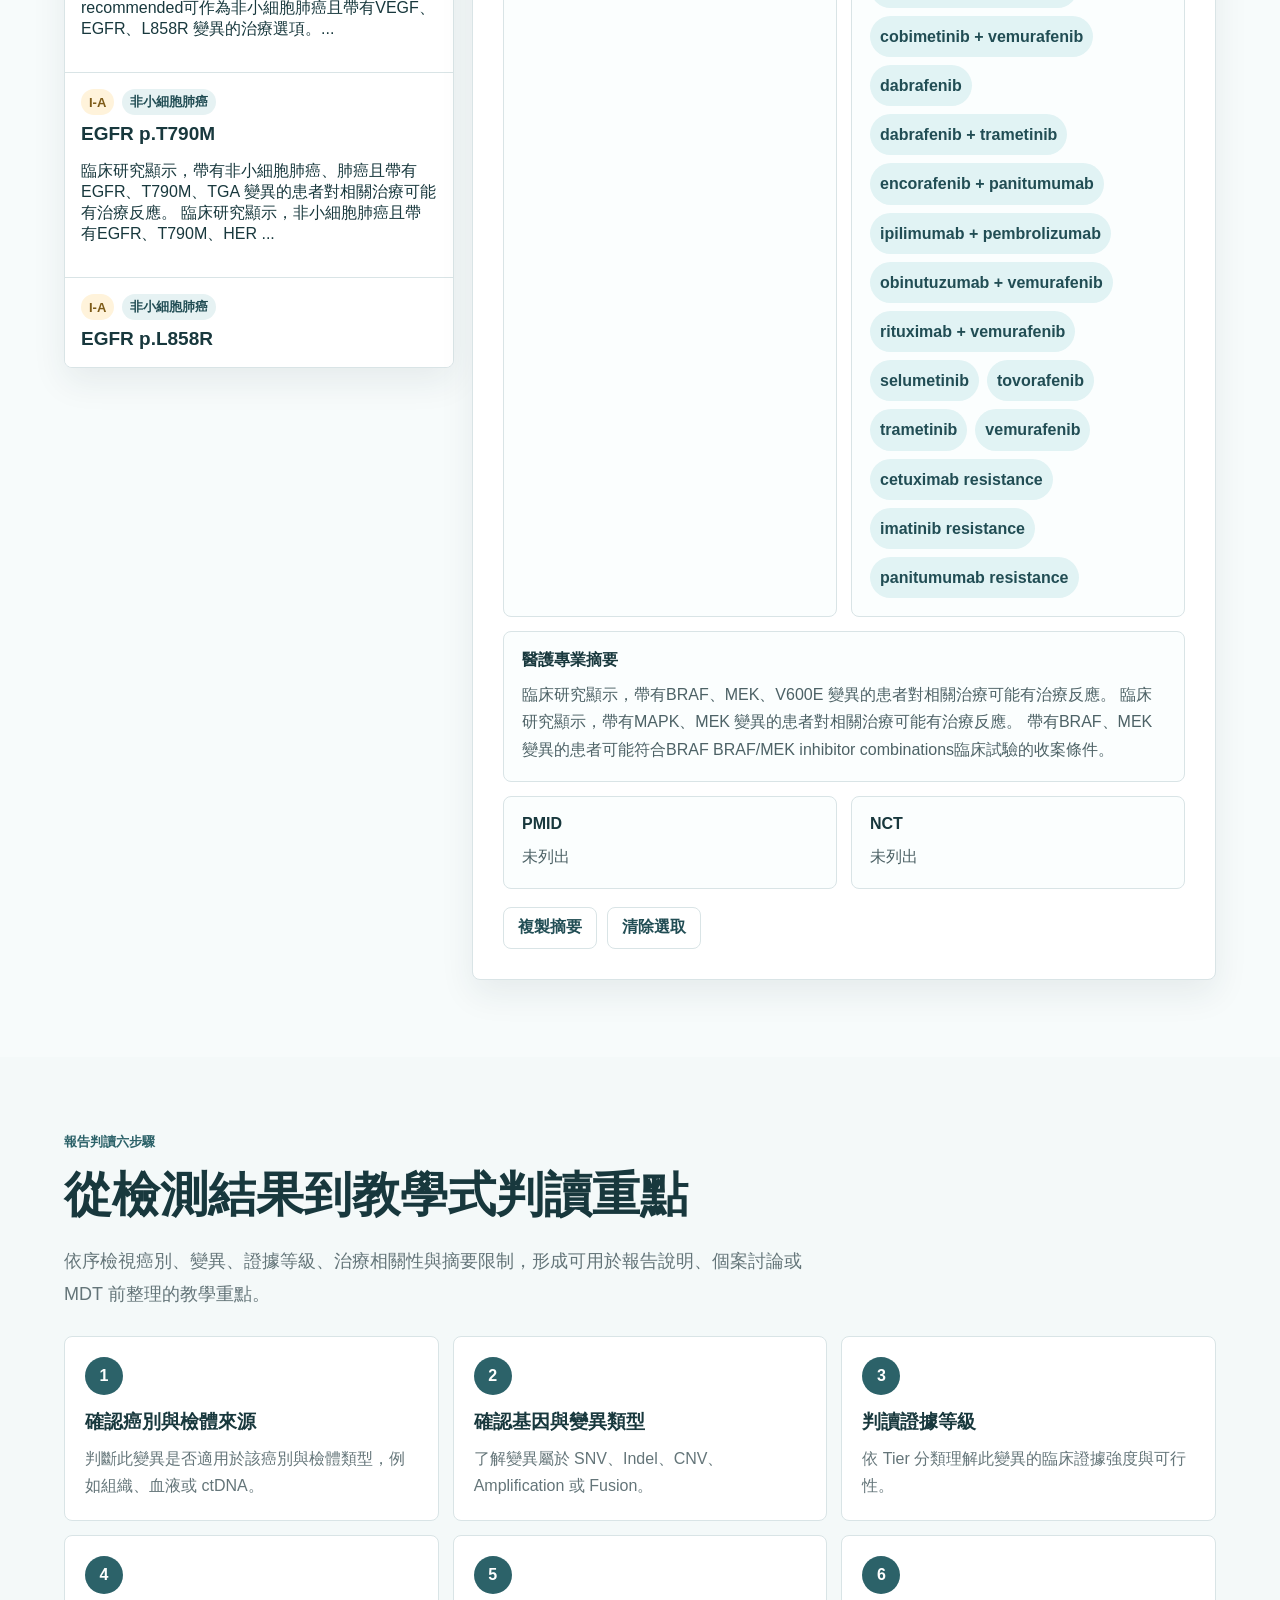
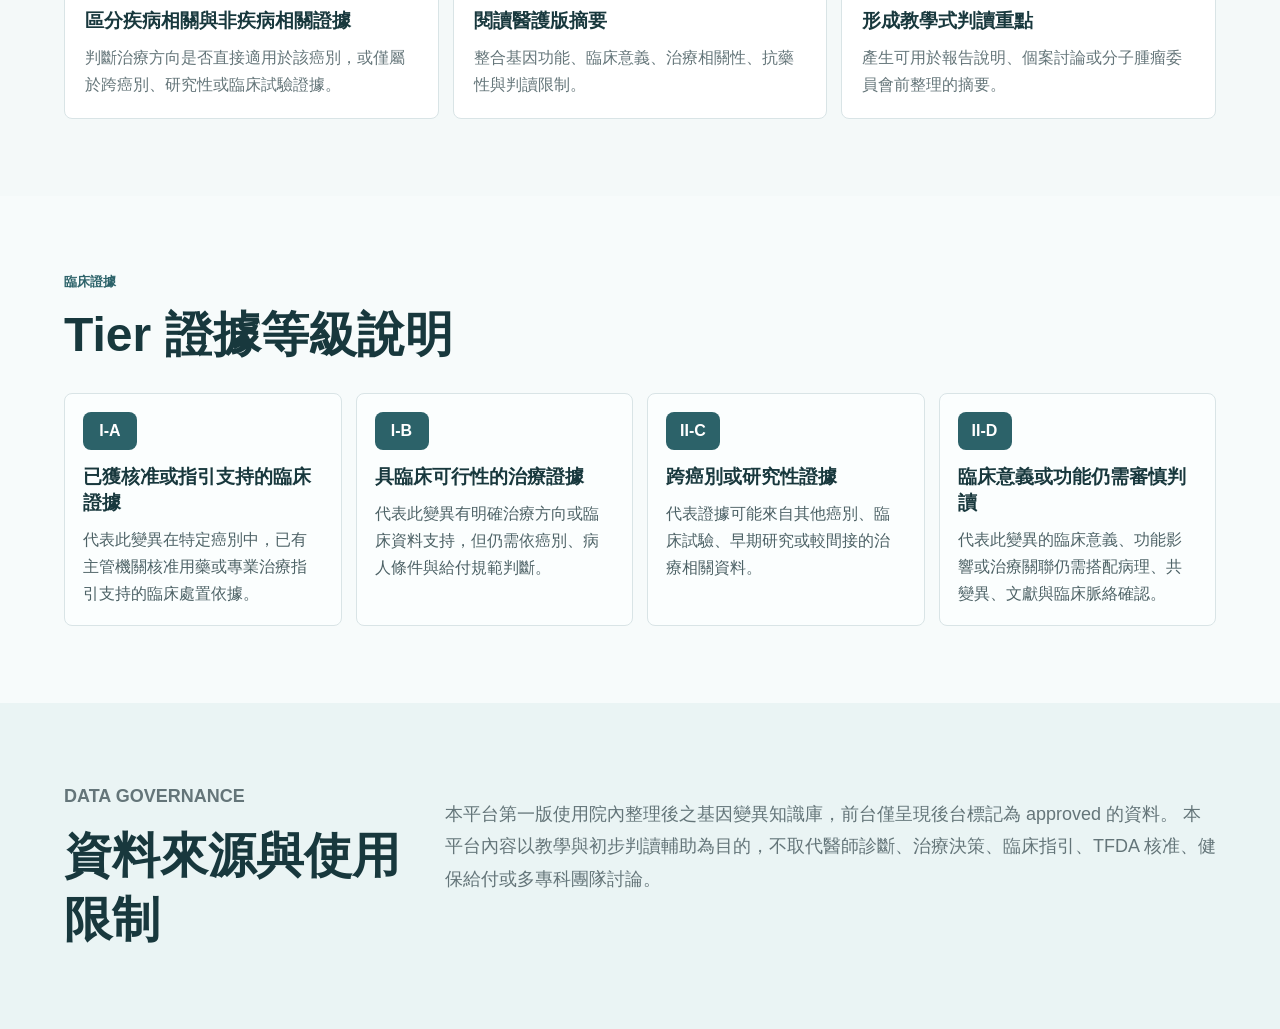
==== commit 3174fd91: "Add files via upload" ====
--- a/index.html
+++ b/index.html
@@ -8,7 +8,7 @@
       name="description"
       content="以癌症基因檢測報告為核心，提供醫師、醫檢師與精準醫療團隊作為報告判讀訓練、分子檢測教育與臨床討論前整理之輔助工具。"
     />
-    <link rel="stylesheet" href="./styles.css?v=20260623-3" />
+    <link rel="stylesheet" href="./styles.css?v=20260623-5" />
   </head>
   <body>
     <header class="site-header">
@@ -21,11 +21,11 @@
       </a>
       <nav class="top-nav" aria-label="主要導覽">
         <a href="#home">首頁</a>
-        <a href="#lesson">10 分鐘報告判讀教材</a>
+        <a href="#patient-education">病人衛教</a>
         <a href="#search">基因變異資料庫</a>
         <a href="#evidence">Tier 證據等級</a>
-        <a href="#patient-education">病人衛教</a>
         <button class="link-button" id="openAssistantTop" type="button">AI 教學助理</button>
+        <a href="#lesson">10 分鐘報告判讀教材</a>
         <a href="#source">資料來源與使用限制</a>
       </nav>
     </header>
@@ -323,10 +323,11 @@
       </section>
 
       <section class="quick-links" aria-label="功能入口">
-        <a href="#lesson"><span>練</span><strong>開始報告判讀練習</strong><small>先用 10 分鐘教材建立五層判讀架構</small></a>
-        <button type="button" id="openAssistantQuick"><span>AI</span><strong>AI 教學小助理</strong><small>產生醫護版解釋、民眾版解釋與判讀重點</small></button>
-        <a href="#evidence"><span>證</span><strong>Tier 證據等級教學</strong><small>說明 I-A、I-B、II-C、II-D 的差異</small></a>
-        <a href="#workflow"><span>步</span><strong>報告判讀流程範例</strong><small>以 NSCLC、EGFR、ERBB2、ALK、BRAF 等案例教學</small></a>
+        <a href="#patient-education"><span>衛</span><strong>病人衛教</strong><small>先理解液態切片 NGS 的目的、流程、限制與 FAQ</small></a>
+        <a href="#search"><span>庫</span><strong>基因變異資料庫</strong><small>查癌別、基因、變異、Tier、可能相關藥物方向</small></a>
+        <a href="#evidence"><span>證</span><strong>Tier 證據等級</strong><small>說明 I-A、I-B、II-C、II-D 的差異</small></a>
+        <button type="button" id="openAssistantQuick"><span>AI</span><strong>AI 教學助理</strong><small>產生醫護版解釋、民眾版解釋與判讀重點</small></button>
+        <a href="#lesson"><span>練</span><strong>10 分鐘報告判讀教材</strong><small>用五層架構建立完整報告判讀順序</small></a>
         <a href="#source"><span>限</span><strong>資料來源與使用限制</strong><small>本平台為教學與輔助工具，不是醫囑系統</small></a>
       </section>
 
@@ -457,6 +458,6 @@
       </section>
     </aside>
 
-    <script src="./app.js?v=20260623-3" type="module"></script>
+    <script src="./app.js?v=20260623-5" type="module"></script>
   </body>
 </html>
--- a/styles.css
+++ b/styles.css
@@ -19,6 +19,8 @@
 
 html {
   scroll-behavior: smooth;
+  max-width: 100%;
+  overflow-x: hidden;
 }
 
 body {
@@ -26,6 +28,8 @@
   color: var(--ink);
   font-family: "Noto Sans TC", "Microsoft JhengHei", Arial, sans-serif;
   background: #f7fbfb;
+  max-width: 100%;
+  overflow-x: hidden;
 }
 
 button,
@@ -63,6 +67,7 @@
   display: flex;
   align-items: center;
   gap: 14px;
+  min-width: 0;
 }
 
 .brand-mark {
@@ -80,6 +85,7 @@
 .brand strong,
 .brand small {
   display: block;
+  overflow-wrap: anywhere;
 }
 
 .brand strong {
@@ -101,6 +107,7 @@
   gap: 10px 18px;
   color: #52666a;
   font-weight: 700;
+  min-width: 0;
 }
 
 .link-button,
@@ -109,6 +116,7 @@
   background: transparent;
   color: inherit;
   cursor: pointer;
+  white-space: nowrap;
 }
 
 .hero {
@@ -142,6 +150,7 @@
 
 .hero-copy {
   max-width: 1080px;
+  min-width: 0;
 }
 
 .eyebrow {
@@ -308,7 +317,7 @@
 
 .quick-links {
   display: grid;
-  grid-template-columns: repeat(5, 1fr);
+  grid-template-columns: repeat(6, 1fr);
   gap: 1px;
   border-top: 1px solid var(--line);
   border-bottom: 1px solid var(--line);
@@ -1234,6 +1243,12 @@
     grid-template-columns: 1fr;
   }
 
+  .hero h1 {
+    max-width: 100%;
+    white-space: normal;
+    overflow-wrap: break-word;
+  }
+
   .hero-panel {
     justify-self: start;
   }
@@ -1248,7 +1263,7 @@
   .patient-flow,
   .warning-grid,
   .faq-list {
-    grid-template-columns: repeat(2, 1fr);
+    grid-template-columns: repeat(2, minmax(0, 1fr));
   }
 
   .patient-flow article:not(:last-child)::after {
@@ -1266,21 +1281,78 @@
   .site-header {
     align-items: start;
     flex-direction: column;
+    gap: 14px;
+    min-height: 0;
+    padding: 14px 16px;
+  }
+
+  .brand {
+    gap: 12px;
+  }
+
+  .brand-mark {
+    width: 48px;
+    height: 48px;
+    border-radius: 10px;
+    font-size: 22px;
+  }
+
+  .brand strong {
+    font-size: 22px;
+  }
+
+  .brand small {
+    font-size: 14px;
   }
 
   .top-nav {
     width: 100%;
-    justify-content: space-between;
-    gap: 10px;
+    justify-content: flex-start;
+    gap: 8px 14px;
     font-size: 14px;
+    line-height: 1.4;
   }
 
   .hero {
     min-height: auto;
+    padding: 34px 18px 40px;
   }
 
   .hero h1 {
-    font-size: clamp(25px, 7vw, 42px);
+    max-width: 100%;
+    white-space: normal;
+    font-size: clamp(30px, 10vw, 42px);
+    line-height: 1.18;
+    overflow-wrap: break-word;
+  }
+
+  .hero-lede {
+    max-width: 100%;
+    margin-top: 22px;
+    font-size: 18px;
+    line-height: 1.75;
+  }
+
+  .hero-note {
+    max-width: 100%;
+    font-size: 15px;
+  }
+
+  .hero-actions {
+    gap: 12px;
+    margin-top: 30px;
+  }
+
+  .primary-action,
+  .secondary-action {
+    width: 100%;
+    justify-content: center;
+    text-align: center;
+    padding: 0 16px;
+  }
+
+  .hero-metrics span {
+    flex: 1 1 100%;
   }
 
   .quick-links,
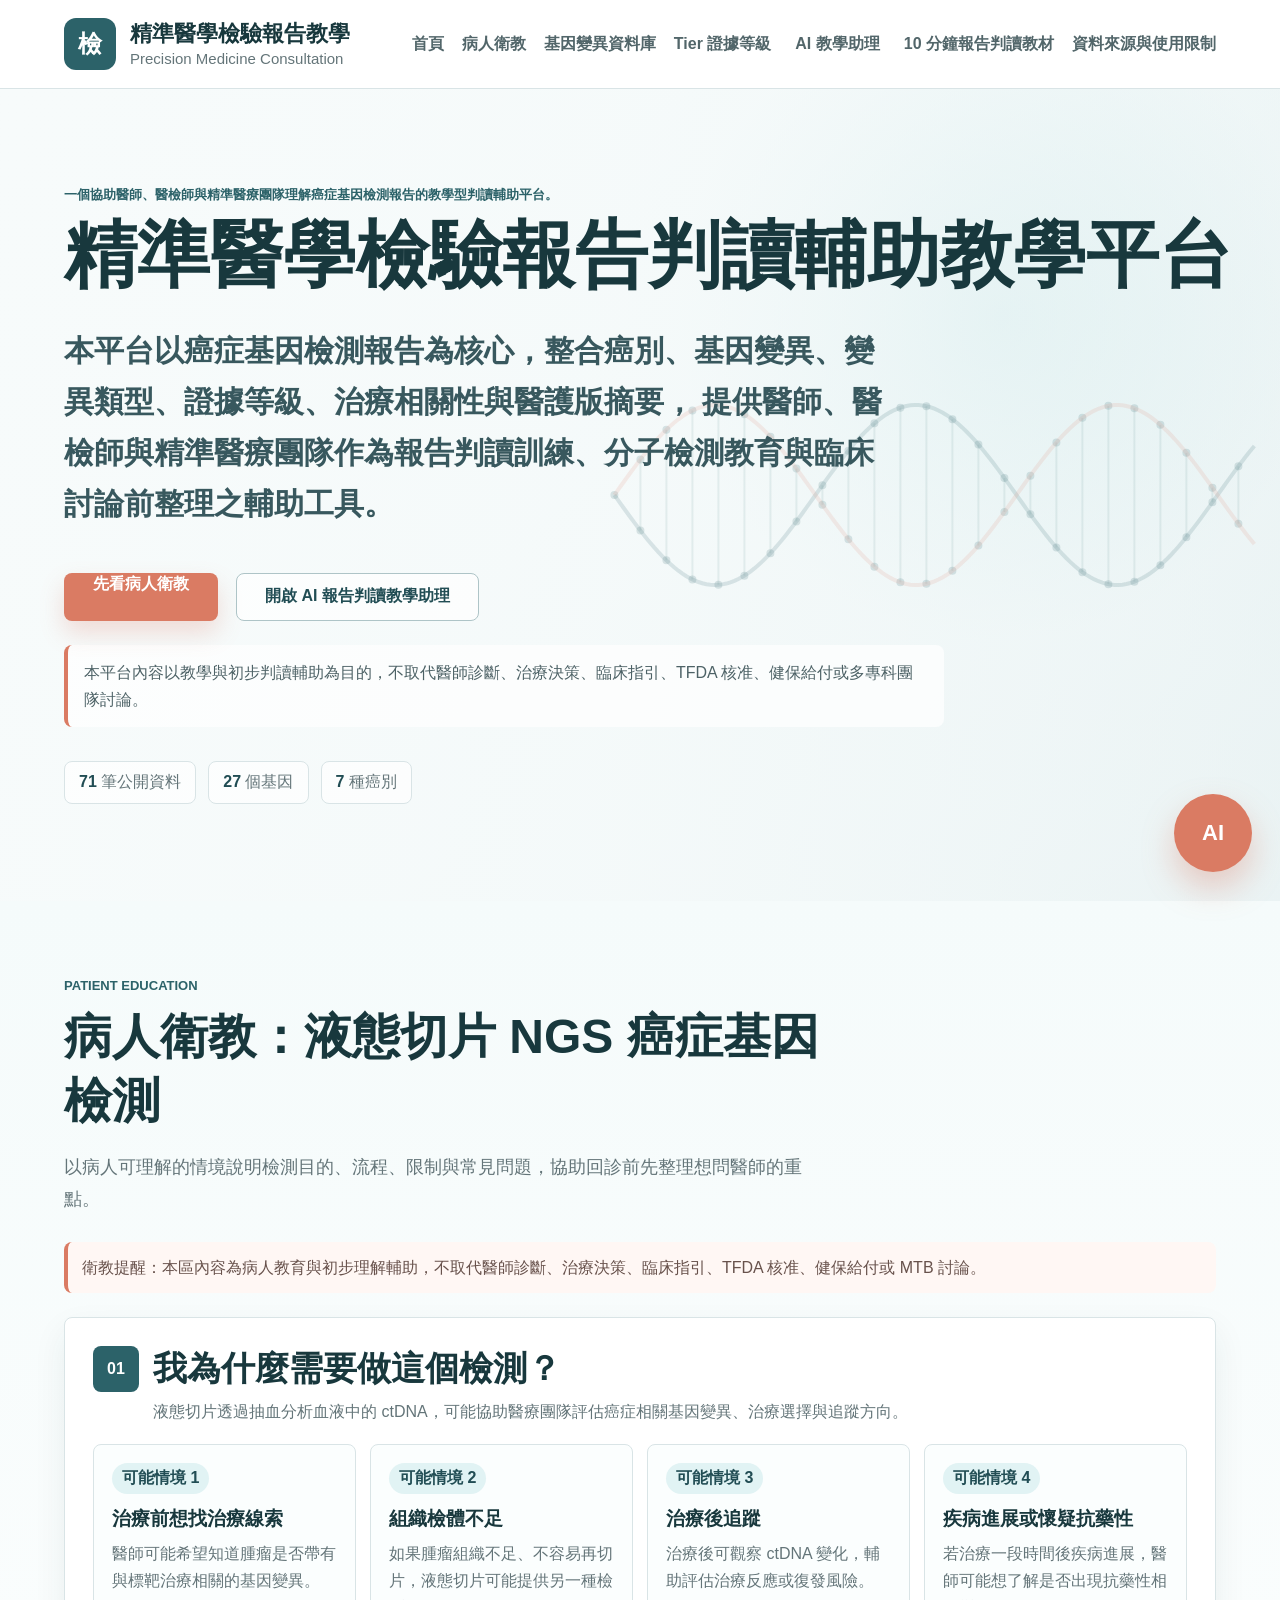
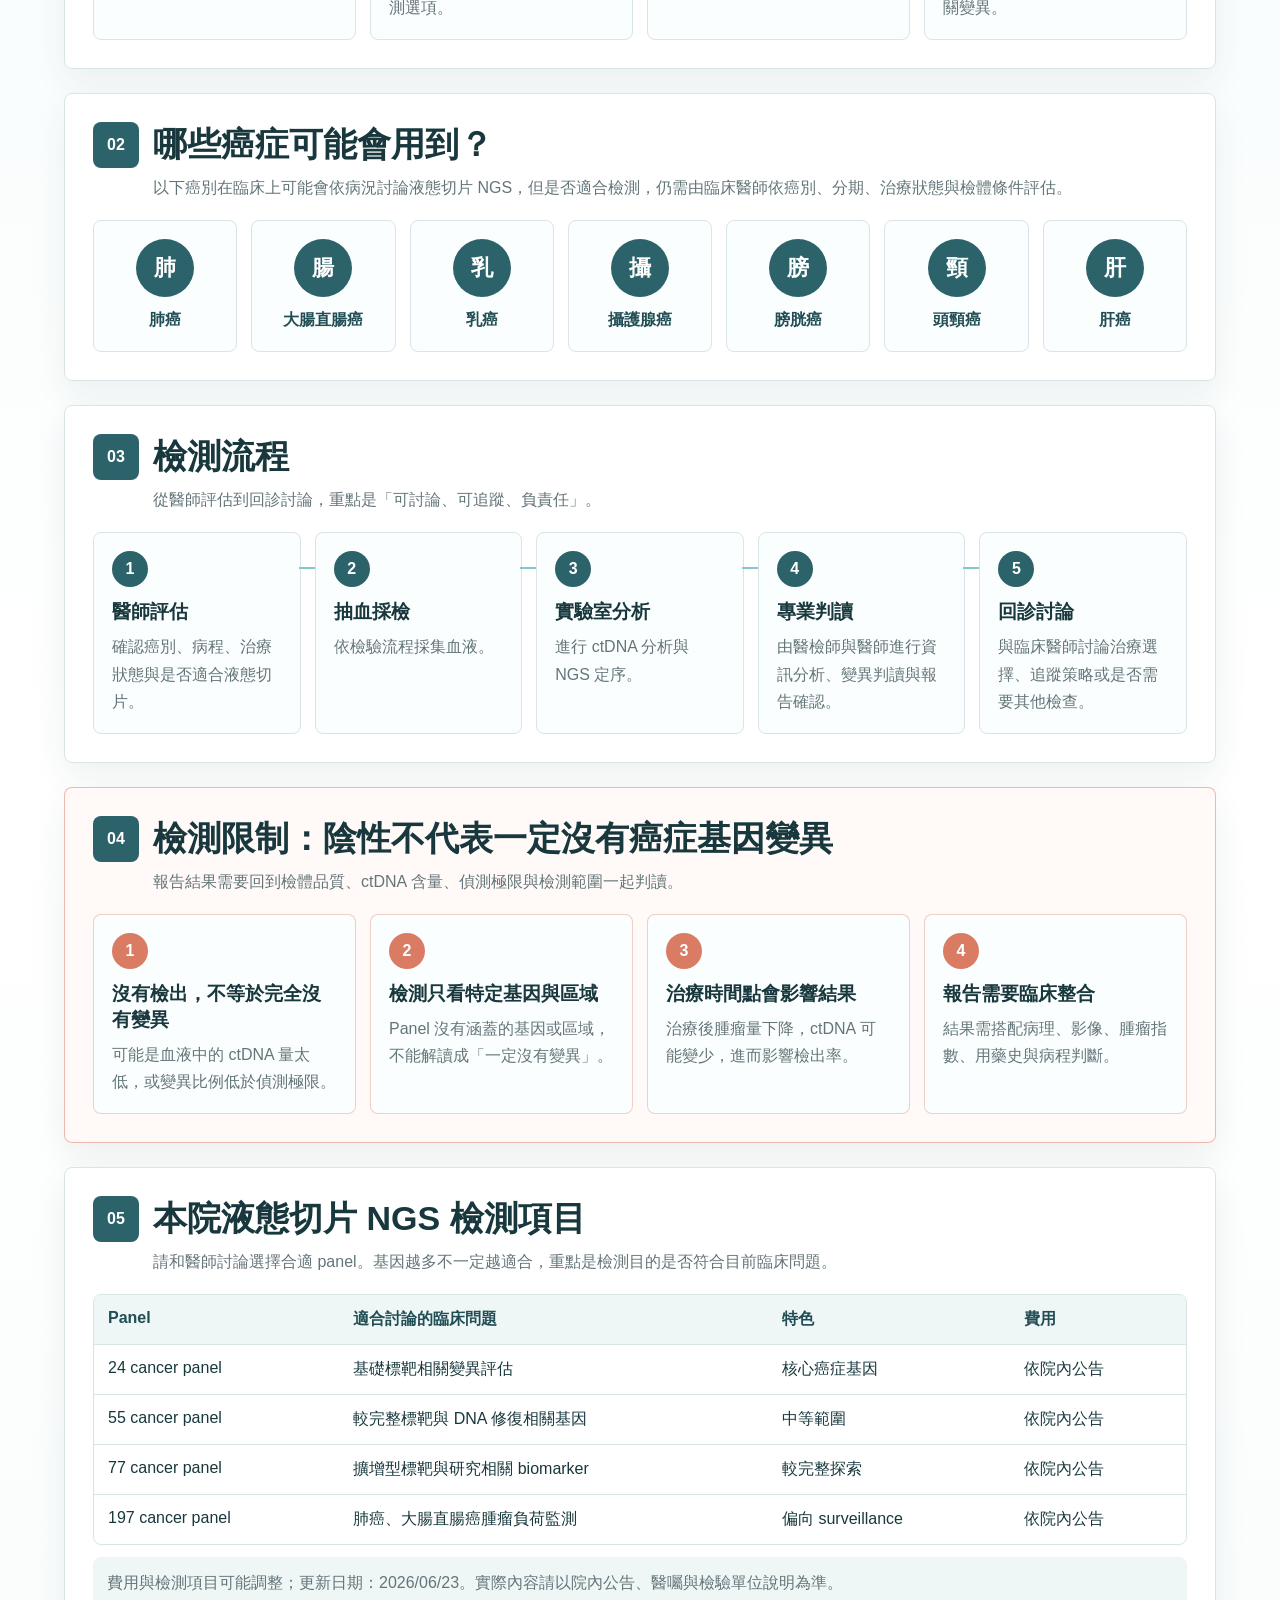
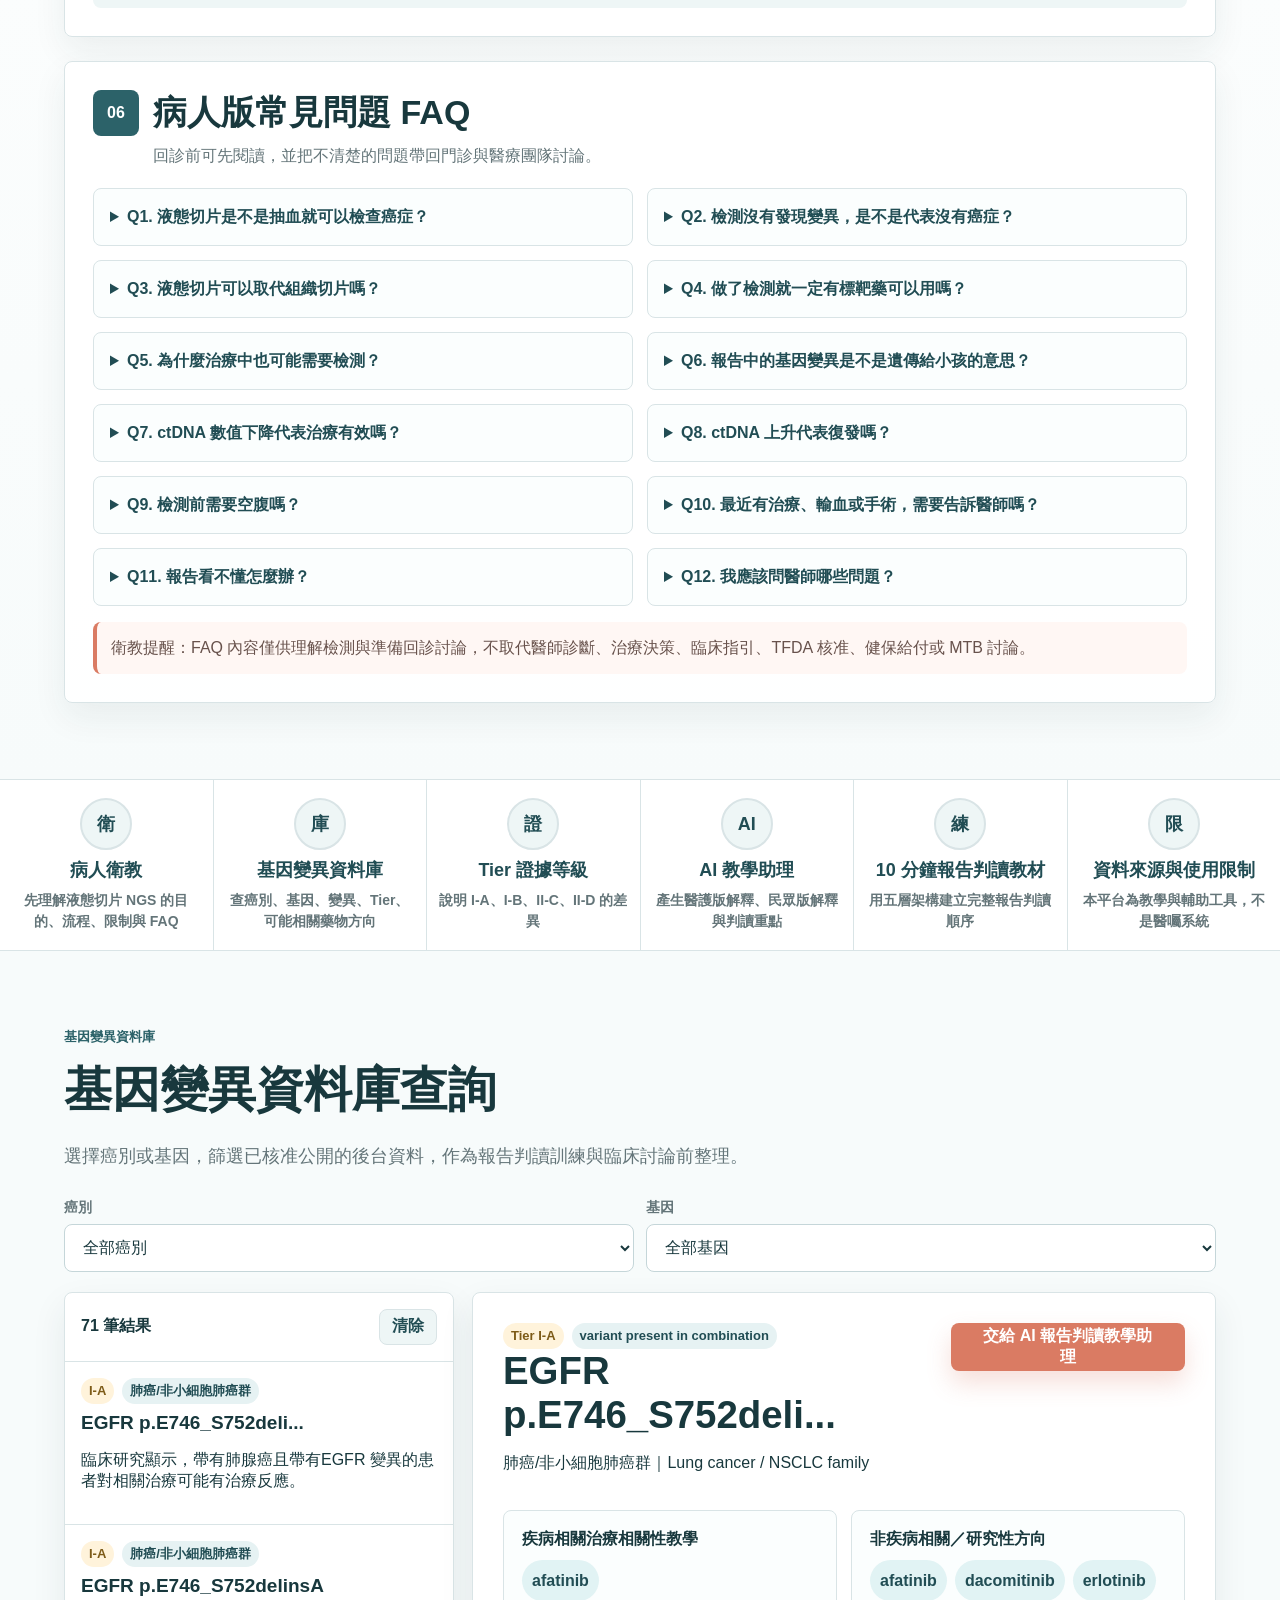
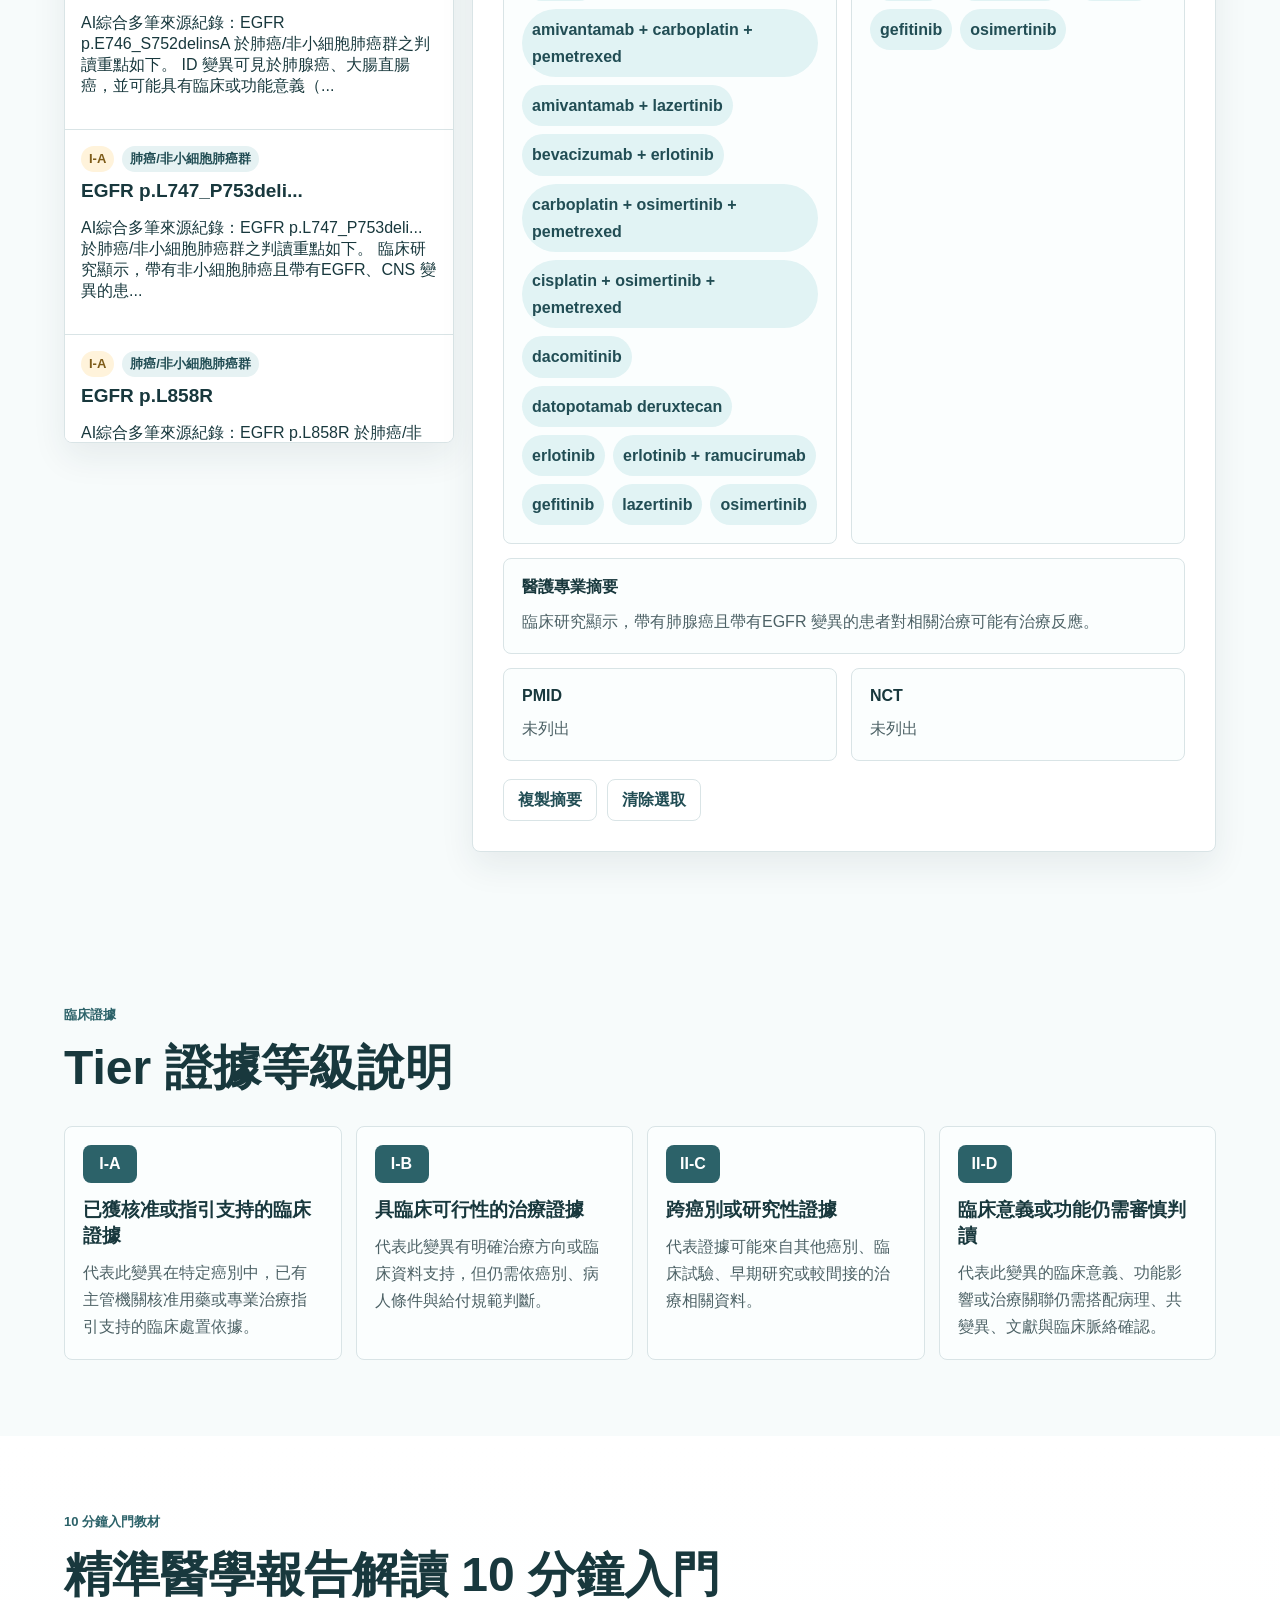
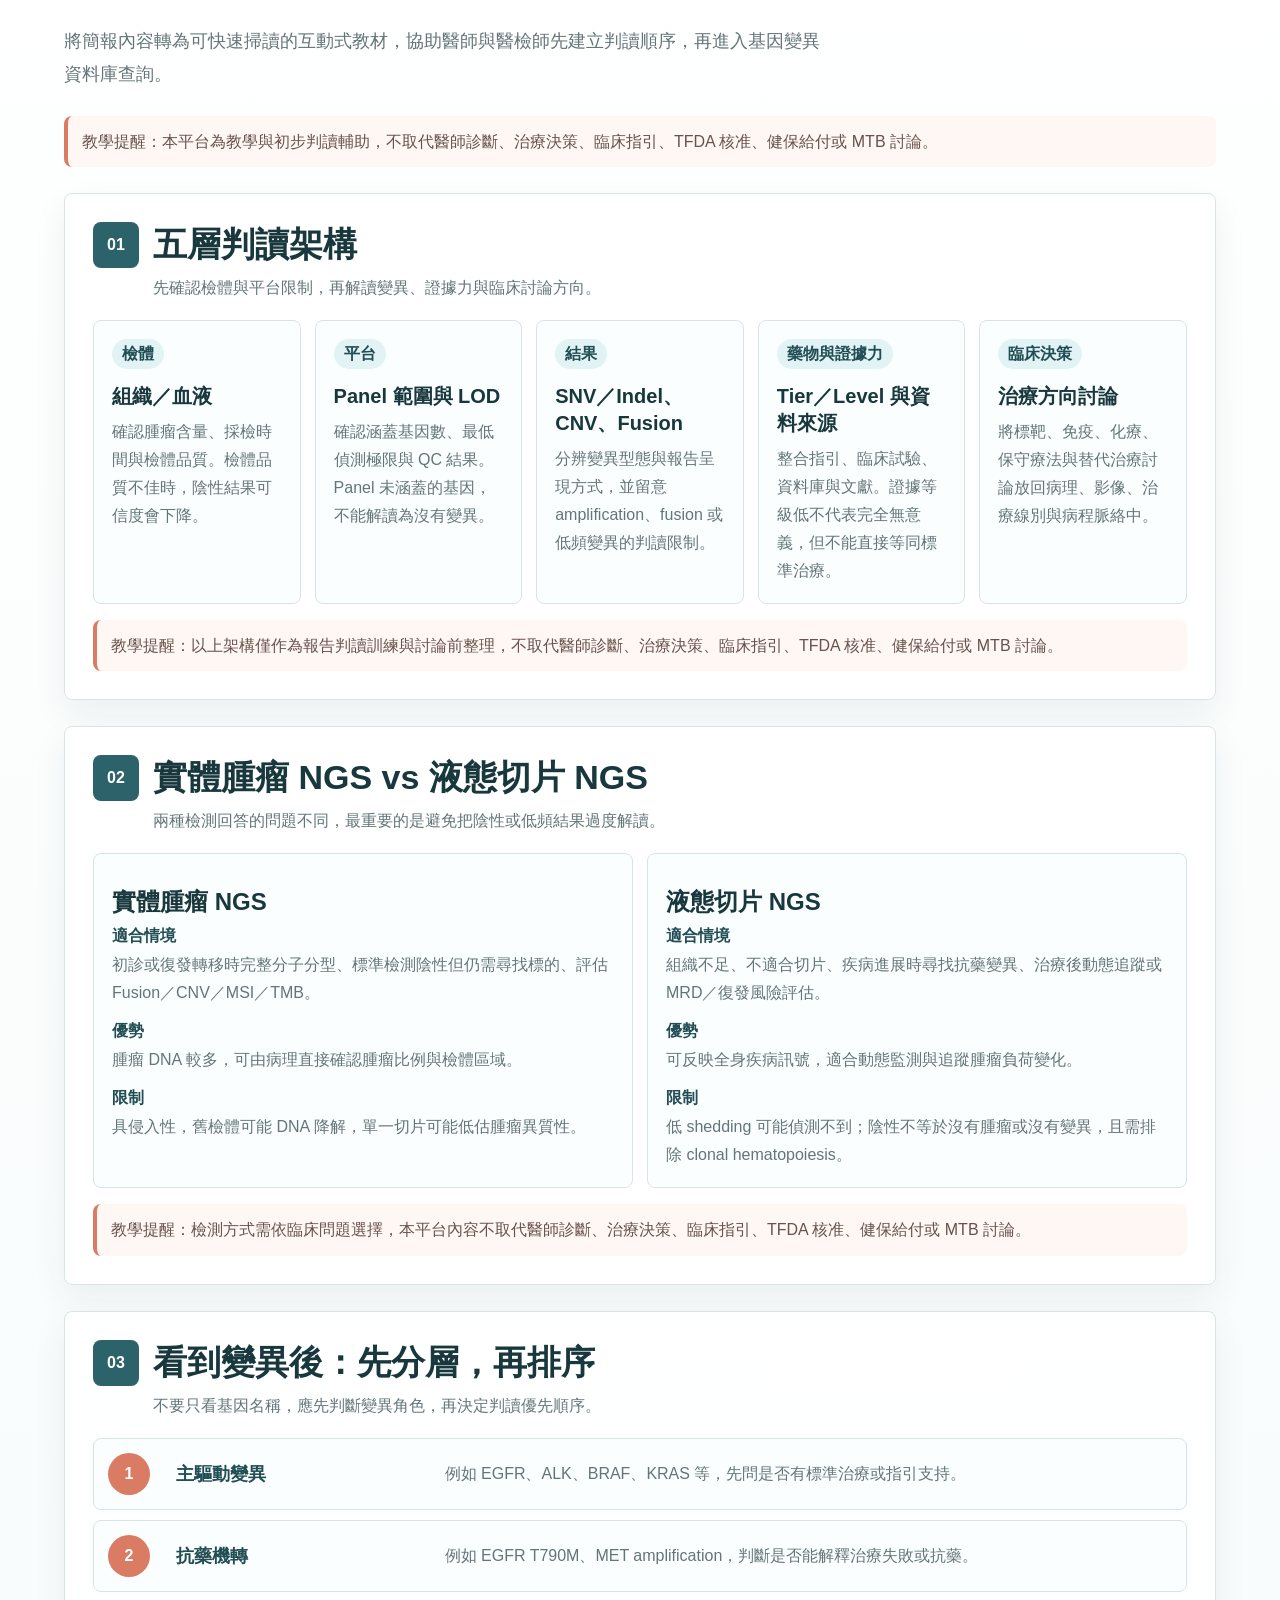
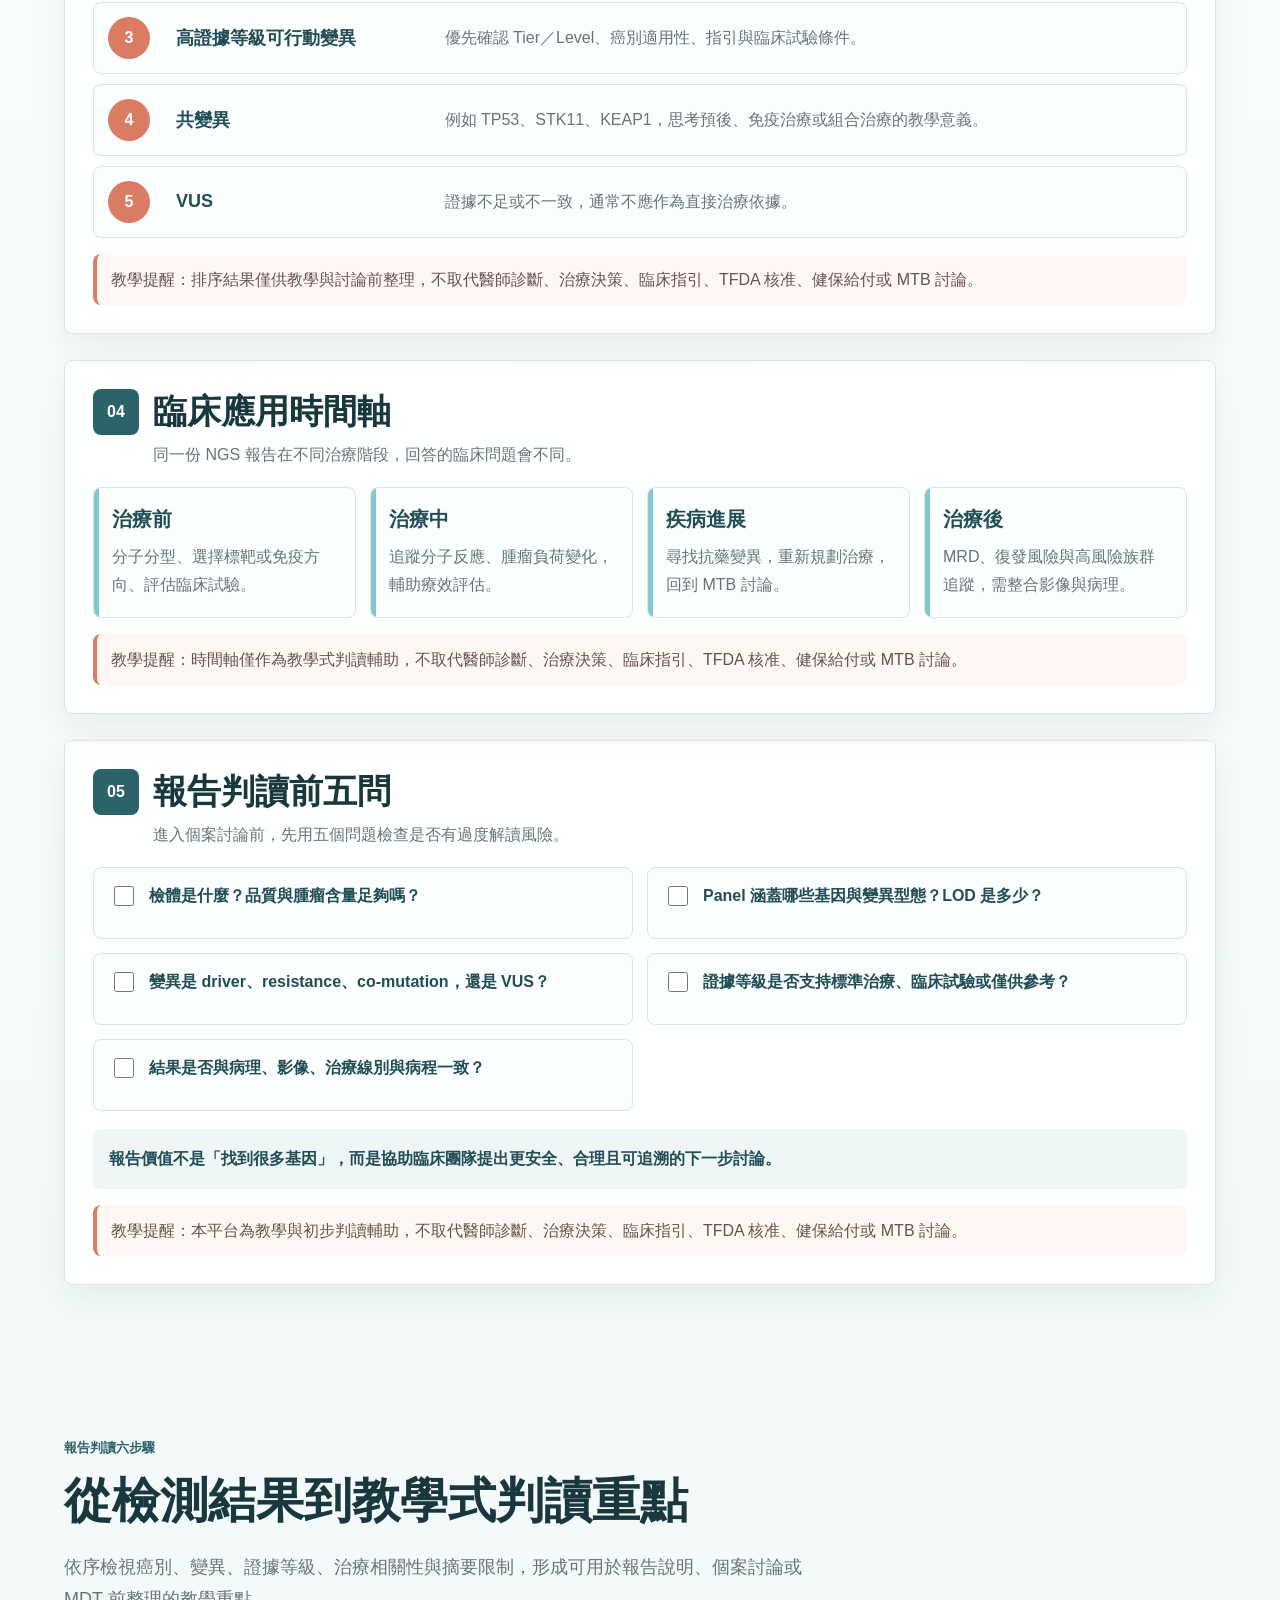
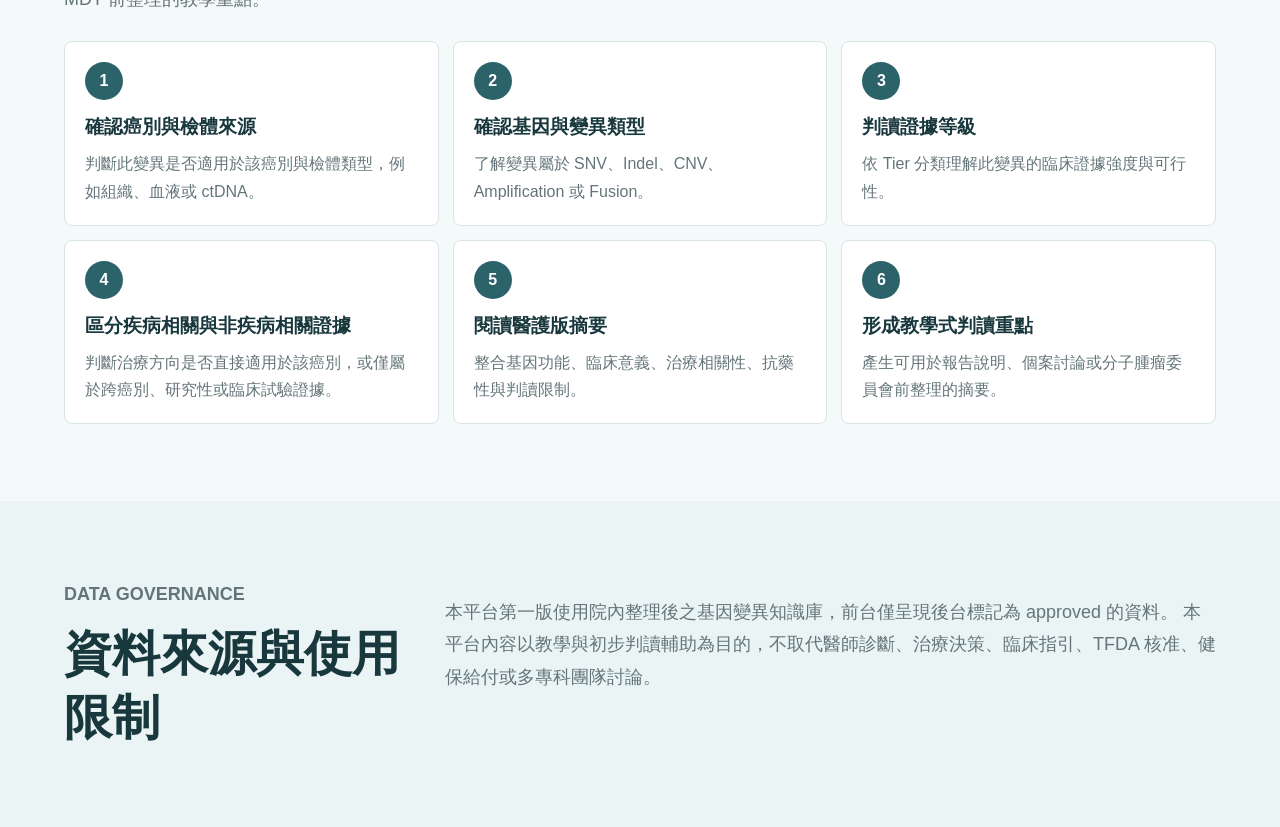
==== commit ee83c6f4: "Add files via upload" ====
--- a/index.html
+++ b/index.html
@@ -1,463 +1,463 @@
-<!doctype html>
-<html lang="zh-Hant">
-  <head>
-    <meta charset="utf-8" />
-    <meta name="viewport" content="width=device-width, initial-scale=1" />
-    <title>精準醫學檢驗報告判讀輔助教學平台</title>
-    <meta
-      name="description"
-      content="以癌症基因檢測報告為核心，提供醫師、醫檢師與精準醫療團隊作為報告判讀訓練、分子檢測教育與臨床討論前整理之輔助工具。"
-    />
-    <link rel="stylesheet" href="./styles.css?v=20260623-5" />
-  </head>
-  <body>
-    <header class="site-header">
-      <a class="brand" href="#home" aria-label="回首頁">
-        <span class="brand-mark">檢</span>
-        <span>
-          <strong>精準醫學檢驗報告教學</strong>
-          <small>Precision Medicine Consultation</small>
-        </span>
-      </a>
-      <nav class="top-nav" aria-label="主要導覽">
-        <a href="#home">首頁</a>
-        <a href="#patient-education">病人衛教</a>
-        <a href="#search">基因變異資料庫</a>
-        <a href="#evidence">Tier 證據等級</a>
-        <button class="link-button" id="openAssistantTop" type="button">AI 教學助理</button>
-        <a href="#lesson">10 分鐘報告判讀教材</a>
-        <a href="#source">資料來源與使用限制</a>
-      </nav>
-    </header>
-
-    <main>
-      <section class="hero" id="home">
-        <canvas id="geneCanvas" aria-hidden="true"></canvas>
-        <div class="hero-copy">
-          <p class="eyebrow">一個協助醫師、醫檢師與精準醫療團隊理解癌症基因檢測報告的教學型判讀輔助平台。</p>
-          <h1>精準醫學檢驗報告判讀輔助教學平台</h1>
-          <p class="hero-lede">
-            本平台以癌症基因檢測報告為核心，整合癌別、基因變異、變異類型、證據等級、治療相關性與醫護版摘要，
-            提供醫師、醫檢師與精準醫療團隊作為報告判讀訓練、分子檢測教育與臨床討論前整理之輔助工具。
-          </p>
-          <div class="hero-actions">
-            <a class="primary-action" href="#lesson">開始 10 分鐘報告判讀教材</a>
-            <button class="secondary-action" id="openAssistantHero" type="button">開啟 AI 報告判讀教學助理</button>
-          </div>
-          <p class="hero-note">
-            本平台內容以教學與初步判讀輔助為目的，不取代醫師診斷、治療決策、臨床指引、TFDA 核准、健保給付或多專科團隊討論。
-          </p>
-          <div class="hero-metrics" aria-label="資料庫摘要">
-            <span><strong id="metricRows">--</strong> 筆公開資料</span>
-            <span><strong id="metricGenes">--</strong> 個基因</span>
-            <span><strong id="metricCancers">--</strong> 種癌別</span>
-          </div>
-        </div>
-      </section>
-
-      <section class="lesson-section" id="lesson">
-        <div class="section-heading">
-          <p class="eyebrow">10 分鐘入門教材</p>
-          <h2>精準醫學報告解讀 10 分鐘入門</h2>
-          <p>將簡報內容轉為可快速掃讀的互動式教材，協助醫師與醫檢師先建立判讀順序，再進入基因變異資料庫查詢。</p>
-        </div>
-        <p class="teaching-reminder">教學提醒：本平台為教學與初步判讀輔助，不取代醫師診斷、治療決策、臨床指引、TFDA 核准、健保給付或 MTB 討論。</p>
-
-        <div class="lesson-block">
-          <div class="lesson-block-heading">
-            <span>01</span>
-            <div>
-              <h3>五層判讀架構</h3>
-              <p>先確認檢體與平台限制，再解讀變異、證據力與臨床討論方向。</p>
-            </div>
-          </div>
-          <div class="lesson-grid five-layer-grid">
-            <article class="lesson-card">
-              <strong>檢體</strong>
-              <h4>組織／血液</h4>
-              <p>確認腫瘤含量、採檢時間與檢體品質。檢體品質不佳時，陰性結果可信度會下降。</p>
-            </article>
-            <article class="lesson-card">
-              <strong>平台</strong>
-              <h4>Panel 範圍與 LOD</h4>
-              <p>確認涵蓋基因數、最低偵測極限與 QC 結果。Panel 未涵蓋的基因，不能解讀為沒有變異。</p>
-            </article>
-            <article class="lesson-card">
-              <strong>結果</strong>
-              <h4>SNV／Indel、CNV、Fusion</h4>
-              <p>分辨變異型態與報告呈現方式，並留意 amplification、fusion 或低頻變異的判讀限制。</p>
-            </article>
-            <article class="lesson-card">
-              <strong>藥物與證據力</strong>
-              <h4>Tier／Level 與資料來源</h4>
-              <p>整合指引、臨床試驗、資料庫與文獻。證據等級低不代表完全無意義，但不能直接等同標準治療。</p>
-            </article>
-            <article class="lesson-card">
-              <strong>臨床決策</strong>
-              <h4>治療方向討論</h4>
-              <p>將標靶、免疫、化療、保守療法與替代治療討論放回病理、影像、治療線別與病程脈絡中。</p>
-            </article>
-          </div>
-          <p class="teaching-reminder">教學提醒：以上架構僅作為報告判讀訓練與討論前整理，不取代醫師診斷、治療決策、臨床指引、TFDA 核准、健保給付或 MTB 討論。</p>
-        </div>
-
-        <div class="lesson-block">
-          <div class="lesson-block-heading">
-            <span>02</span>
-            <div>
-              <h3>實體腫瘤 NGS vs 液態切片 NGS</h3>
-              <p>兩種檢測回答的問題不同，最重要的是避免把陰性或低頻結果過度解讀。</p>
-            </div>
-          </div>
-          <div class="comparison-grid">
-            <article class="comparison-card">
-              <h4>實體腫瘤 NGS</h4>
-              <dl>
-                <dt>適合情境</dt>
-                <dd>初診或復發轉移時完整分子分型、標準檢測陰性但仍需尋找標的、評估 Fusion／CNV／MSI／TMB。</dd>
-                <dt>優勢</dt>
-                <dd>腫瘤 DNA 較多，可由病理直接確認腫瘤比例與檢體區域。</dd>
-                <dt>限制</dt>
-                <dd>具侵入性，舊檢體可能 DNA 降解，單一切片可能低估腫瘤異質性。</dd>
-              </dl>
-            </article>
-            <article class="comparison-card">
-              <h4>液態切片 NGS</h4>
-              <dl>
-                <dt>適合情境</dt>
-                <dd>組織不足、不適合切片、疾病進展時尋找抗藥變異、治療後動態追蹤或 MRD／復發風險評估。</dd>
-                <dt>優勢</dt>
-                <dd>可反映全身疾病訊號，適合動態監測與追蹤腫瘤負荷變化。</dd>
-                <dt>限制</dt>
-                <dd>低 shedding 可能偵測不到；陰性不等於沒有腫瘤或沒有變異，且需排除 clonal hematopoiesis。</dd>
-              </dl>
-            </article>
-          </div>
-          <p class="teaching-reminder">教學提醒：檢測方式需依臨床問題選擇，本平台內容不取代醫師診斷、治療決策、臨床指引、TFDA 核准、健保給付或 MTB 討論。</p>
-        </div>
-
-        <div class="lesson-block">
-          <div class="lesson-block-heading">
-            <span>03</span>
-            <div>
-              <h3>看到變異後：先分層，再排序</h3>
-              <p>不要只看基因名稱，應先判斷變異角色，再決定判讀優先順序。</p>
-            </div>
-          </div>
-          <ol class="priority-list">
-            <li><strong>主驅動變異</strong><span>例如 EGFR、ALK、BRAF、KRAS 等，先問是否有標準治療或指引支持。</span></li>
-            <li><strong>抗藥機轉</strong><span>例如 EGFR T790M、MET amplification，判斷是否能解釋治療失敗或抗藥。</span></li>
-            <li><strong>高證據等級可行動變異</strong><span>優先確認 Tier／Level、癌別適用性、指引與臨床試驗條件。</span></li>
-            <li><strong>共變異</strong><span>例如 TP53、STK11、KEAP1，思考預後、免疫治療或組合治療的教學意義。</span></li>
-            <li><strong>VUS</strong><span>證據不足或不一致，通常不應作為直接治療依據。</span></li>
-          </ol>
-          <p class="teaching-reminder">教學提醒：排序結果僅供教學與討論前整理，不取代醫師診斷、治療決策、臨床指引、TFDA 核准、健保給付或 MTB 討論。</p>
-        </div>
-
-        <div class="lesson-block">
-          <div class="lesson-block-heading">
-            <span>04</span>
-            <div>
-              <h3>臨床應用時間軸</h3>
-              <p>同一份 NGS 報告在不同治療階段，回答的臨床問題會不同。</p>
-            </div>
-          </div>
-          <div class="timeline-grid">
-            <article><span>治療前</span><p>分子分型、選擇標靶或免疫方向、評估臨床試驗。</p></article>
-            <article><span>治療中</span><p>追蹤分子反應、腫瘤負荷變化，輔助療效評估。</p></article>
-            <article><span>疾病進展</span><p>尋找抗藥變異，重新規劃治療，回到 MTB 討論。</p></article>
-            <article><span>治療後</span><p>MRD、復發風險與高風險族群追蹤，需整合影像與病理。</p></article>
-          </div>
-          <p class="teaching-reminder">教學提醒：時間軸僅作為教學式判讀輔助，不取代醫師診斷、治療決策、臨床指引、TFDA 核准、健保給付或 MTB 討論。</p>
-        </div>
-
-        <div class="lesson-block">
-          <div class="lesson-block-heading">
-            <span>05</span>
-            <div>
-              <h3>報告判讀前五問</h3>
-              <p>進入個案討論前，先用五個問題檢查是否有過度解讀風險。</p>
-            </div>
-          </div>
-          <div class="checklist-grid">
-            <label><input type="checkbox" /> 檢體是什麼？品質與腫瘤含量足夠嗎？</label>
-            <label><input type="checkbox" /> Panel 涵蓋哪些基因與變異型態？LOD 是多少？</label>
-            <label><input type="checkbox" /> 變異是 driver、resistance、co-mutation，還是 VUS？</label>
-            <label><input type="checkbox" /> 證據等級是否支持標準治療、臨床試驗或僅供參考？</label>
-            <label><input type="checkbox" /> 結果是否與病理、影像、治療線別與病程一致？</label>
-          </div>
-          <p class="lesson-closing">報告價值不是「找到很多基因」，而是協助臨床團隊提出更安全、合理且可追溯的下一步討論。</p>
-          <p class="teaching-reminder">教學提醒：本平台為教學與初步判讀輔助，不取代醫師診斷、治療決策、臨床指引、TFDA 核准、健保給付或 MTB 討論。</p>
-        </div>
-      </section>
-
-      <section class="patient-section" id="patient-education">
-        <div class="section-heading">
-          <p class="eyebrow">Patient Education</p>
-          <h2>病人衛教：液態切片 NGS 癌症基因檢測</h2>
-          <p>以病人可理解的情境說明檢測目的、流程、限制與常見問題，協助回診前先整理想問醫師的重點。</p>
-        </div>
-        <p class="teaching-reminder">衛教提醒：本區內容為病人教育與初步理解輔助，不取代醫師診斷、治療決策、臨床指引、TFDA 核准、健保給付或 MTB 討論。</p>
-
-        <div class="patient-module">
-          <div class="lesson-block-heading">
-            <span>01</span>
-            <div>
-              <h3>我為什麼需要做這個檢測？</h3>
-              <p>液態切片透過抽血分析血液中的 ctDNA，可能協助醫療團隊評估癌症相關基因變異、治療選擇與追蹤方向。</p>
-            </div>
-          </div>
-          <div class="scenario-grid">
-            <article><strong>可能情境 1</strong><h4>治療前想找治療線索</h4><p>醫師可能希望知道腫瘤是否帶有與標靶治療相關的基因變異。</p></article>
-            <article><strong>可能情境 2</strong><h4>組織檢體不足</h4><p>如果腫瘤組織不足、不容易再切片，液態切片可能提供另一種檢測選項。</p></article>
-            <article><strong>可能情境 3</strong><h4>治療後追蹤</h4><p>治療後可觀察 ctDNA 變化，輔助評估治療反應或復發風險。</p></article>
-            <article><strong>可能情境 4</strong><h4>疾病進展或懷疑抗藥性</h4><p>若治療一段時間後疾病進展，醫師可能想了解是否出現抗藥性相關變異。</p></article>
-          </div>
-        </div>
-
-        <div class="patient-module">
-          <div class="lesson-block-heading">
-            <span>02</span>
-            <div>
-              <h3>哪些癌症可能會用到？</h3>
-              <p>以下癌別在臨床上可能會依病況討論液態切片 NGS，但是否適合檢測，仍需由臨床醫師依癌別、分期、治療狀態與檢體條件評估。</p>
-            </div>
-          </div>
-          <div class="cancer-icon-grid" aria-label="常見討論癌別">
-            <article><span>肺</span><strong>肺癌</strong></article>
-            <article><span>腸</span><strong>大腸直腸癌</strong></article>
-            <article><span>乳</span><strong>乳癌</strong></article>
-            <article><span>攝</span><strong>攝護腺癌</strong></article>
-            <article><span>膀</span><strong>膀胱癌</strong></article>
-            <article><span>頸</span><strong>頭頸癌</strong></article>
-            <article><span>肝</span><strong>肝癌</strong></article>
-          </div>
-        </div>
-
-        <div class="patient-module">
-          <div class="lesson-block-heading">
-            <span>03</span>
-            <div>
-              <h3>檢測流程</h3>
-              <p>從醫師評估到回診討論，重點是「可討論、可追蹤、負責任」。</p>
-            </div>
-          </div>
-          <div class="patient-flow">
-            <article><span>1</span><h4>醫師評估</h4><p>確認癌別、病程、治療狀態與是否適合液態切片。</p></article>
-            <article><span>2</span><h4>抽血採檢</h4><p>依檢驗流程採集血液。</p></article>
-            <article><span>3</span><h4>實驗室分析</h4><p>進行 ctDNA 分析與 NGS 定序。</p></article>
-            <article><span>4</span><h4>專業判讀</h4><p>由醫檢師與醫師進行資訊分析、變異判讀與報告確認。</p></article>
-            <article><span>5</span><h4>回診討論</h4><p>與臨床醫師討論治療選擇、追蹤策略或是否需要其他檢查。</p></article>
-          </div>
-        </div>
-
-        <div class="patient-module limitation-module">
-          <div class="lesson-block-heading">
-            <span>04</span>
-            <div>
-              <h3>檢測限制：陰性不代表一定沒有癌症基因變異</h3>
-              <p>報告結果需要回到檢體品質、ctDNA 含量、偵測極限與檢測範圍一起判讀。</p>
-            </div>
-          </div>
-          <div class="warning-grid">
-            <article><strong>1</strong><h4>沒有檢出，不等於完全沒有變異</h4><p>可能是血液中的 ctDNA 量太低，或變異比例低於偵測極限。</p></article>
-            <article><strong>2</strong><h4>檢測只看特定基因與區域</h4><p>Panel 沒有涵蓋的基因或區域，不能解讀成「一定沒有變異」。</p></article>
-            <article><strong>3</strong><h4>治療時間點會影響結果</h4><p>治療後腫瘤量下降，ctDNA 可能變少，進而影響檢出率。</p></article>
-            <article><strong>4</strong><h4>報告需要臨床整合</h4><p>結果需搭配病理、影像、腫瘤指數、用藥史與病程判斷。</p></article>
-          </div>
-        </div>
-
-        <div class="patient-module">
-          <div class="lesson-block-heading">
-            <span>05</span>
-            <div>
-              <h3>本院液態切片 NGS 檢測項目</h3>
-              <p>請和醫師討論選擇合適 panel。基因越多不一定越適合，重點是檢測目的是否符合目前臨床問題。</p>
-            </div>
-          </div>
-          <div class="table-wrap">
-            <table class="panel-table">
-              <thead>
-                <tr>
-                  <th>Panel</th>
-                  <th>適合討論的臨床問題</th>
-                  <th>特色</th>
-                  <th>費用</th>
-                </tr>
-              </thead>
-              <tbody>
-                <tr><td>24 cancer panel</td><td>基礎標靶相關變異評估</td><td>核心癌症基因</td><td>依院內公告</td></tr>
-                <tr><td>55 cancer panel</td><td>較完整標靶與 DNA 修復相關基因</td><td>中等範圍</td><td>依院內公告</td></tr>
-                <tr><td>77 cancer panel</td><td>擴增型標靶與研究相關 biomarker</td><td>較完整探索</td><td>依院內公告</td></tr>
-                <tr><td>197 cancer panel</td><td>肺癌、大腸直腸癌腫瘤負荷監測</td><td>偏向 surveillance</td><td>依院內公告</td></tr>
-              </tbody>
-            </table>
-          </div>
-          <p class="patient-update">費用與檢測項目可能調整；更新日期：2026/06/23。實際內容請以院內公告、醫囑與檢驗單位說明為準。</p>
-        </div>
-
-        <div class="patient-module">
-          <div class="lesson-block-heading">
-            <span>06</span>
-            <div>
-              <h3>病人版常見問題 FAQ</h3>
-              <p>回診前可先閱讀，並把不清楚的問題帶回門診與醫療團隊討論。</p>
-            </div>
-          </div>
-          <div class="faq-list">
-            <details><summary>Q1. 液態切片是不是抽血就可以檢查癌症？</summary><p>不是。它不是一般癌症篩檢，也不是單獨用來診斷癌症。主要是針對已由醫師評估的癌症病人，輔助基因變異分析、治療選擇或追蹤。</p></details>
-            <details><summary>Q2. 檢測沒有發現變異，是不是代表沒有癌症？</summary><p>不是。沒有檢出可能和 ctDNA 量太低、檢測範圍、治療時間點或腫瘤特性有關。</p></details>
-            <details><summary>Q3. 液態切片可以取代組織切片嗎？</summary><p>通常不能完全取代。組織切片仍是病理診斷的重要依據，液態切片多半是提供額外資訊或在組織不足時作為替代選項。</p></details>
-            <details><summary>Q4. 做了檢測就一定有標靶藥可以用嗎？</summary><p>不一定。即使檢出基因變異，也要看癌別、變異證據等級、藥物核准狀態、健保給付、病人身體狀況與醫師判斷。</p></details>
-            <details><summary>Q5. 為什麼治療中也可能需要檢測？</summary><p>治療後或疾病進展時，腫瘤基因狀態可能改變。液態切片可輔助觀察 ctDNA 變化或抗藥性線索。</p></details>
-            <details><summary>Q6. 報告中的基因變異是不是遺傳給小孩的意思？</summary><p>不一定。多數癌症基因檢測看到的是腫瘤相關變異，不等於一定是遺傳性變異。若懷疑遺傳風險，需由醫師安排遺傳諮詢或其他檢查。</p></details>
-            <details><summary>Q7. ctDNA 數值下降代表治療有效嗎？</summary><p>可能是好的訊號，但不能單獨判斷。仍需搭配影像、腫瘤標記、症狀與醫師評估。</p></details>
-            <details><summary>Q8. ctDNA 上升代表復發嗎？</summary><p>不一定，但可能需要進一步追蹤。醫師會依病況安排影像、抽血或其他檢查。</p></details>
-            <details><summary>Q9. 檢測前需要空腹嗎？</summary><p>通常抽血基因檢測不一定需要空腹，但仍應依採檢單位與醫囑辦理。</p></details>
-            <details><summary>Q10. 最近有治療、輸血或手術，需要告訴醫師嗎？</summary><p>需要。近期治療、輸血、重大手術或特殊臨床狀況可能影響判讀，應主動告知醫療團隊。</p></details>
-            <details><summary>Q11. 報告看不懂怎麼辦？</summary><p>不要自行上網比對基因後決定治療。建議回診時請醫師說明檢測目的、檢出結果、限制與下一步。</p></details>
-            <details><summary>Q12. 我應該問醫師哪些問題？</summary><p>可以問：這次檢測目的是選藥、抗藥分析還是追蹤？如果沒有檢出變異，下一步是觀察、重抽、組織檢測，還是其他檢查？</p></details>
-          </div>
-          <p class="teaching-reminder">衛教提醒：FAQ 內容僅供理解檢測與準備回診討論，不取代醫師診斷、治療決策、臨床指引、TFDA 核准、健保給付或 MTB 討論。</p>
-        </div>
-      </section>
-
-      <section class="quick-links" aria-label="功能入口">
-        <a href="#patient-education"><span>衛</span><strong>病人衛教</strong><small>先理解液態切片 NGS 的目的、流程、限制與 FAQ</small></a>
-        <a href="#search"><span>庫</span><strong>基因變異資料庫</strong><small>查癌別、基因、變異、Tier、可能相關藥物方向</small></a>
-        <a href="#evidence"><span>證</span><strong>Tier 證據等級</strong><small>說明 I-A、I-B、II-C、II-D 的差異</small></a>
-        <button type="button" id="openAssistantQuick"><span>AI</span><strong>AI 教學助理</strong><small>產生醫護版解釋、民眾版解釋與判讀重點</small></button>
-        <a href="#lesson"><span>練</span><strong>10 分鐘報告判讀教材</strong><small>用五層架構建立完整報告判讀順序</small></a>
-        <a href="#source"><span>限</span><strong>資料來源與使用限制</strong><small>本平台為教學與輔助工具，不是醫囑系統</small></a>
-      </section>
-
-      <section class="search-section" id="search">
-        <div class="section-heading">
-          <p class="eyebrow">基因變異資料庫</p>
-          <h2>基因變異資料庫查詢</h2>
-          <p>選擇癌別或基因，篩選已核准公開的後台資料，作為報告判讀訓練與臨床討論前整理。</p>
-        </div>
-
-        <div class="search-toolbar">
-          <label>
-            <span>癌別</span>
-            <select id="cancerFilter">
-              <option value="">全部癌別</option>
-            </select>
-          </label>
-          <label>
-            <span>基因</span>
-            <select id="geneFilter">
-              <option value="">全部基因</option>
-            </select>
-          </label>
-        </div>
-
-        <div class="result-layout">
-          <aside class="result-list" aria-label="查詢結果">
-            <div class="result-list-header">
-              <strong id="resultCount">載入中</strong>
-              <button id="resetFilters" type="button">清除</button>
-            </div>
-            <div id="resultCards" class="result-cards"></div>
-          </aside>
-
-          <article class="detail-panel" id="detailPanel" aria-live="polite">
-            <div class="empty-state">
-              <h3>選擇一筆基因變異</h3>
-              <p>左側結果會顯示癌別、基因、Tier 與可能相關藥物方向。點選後可查看醫護版摘要，或交給 AI 報告判讀教學助理產生六卡片說明。</p>
-            </div>
-          </article>
-        </div>
-      </section>
-
-      <section class="steps-section" id="workflow">
-        <div class="section-heading">
-          <p class="eyebrow">報告判讀六步驟</p>
-          <h2>從檢測結果到教學式判讀重點</h2>
-          <p>依序檢視癌別、變異、證據等級、治療相關性與摘要限制，形成可用於報告說明、個案討論或 MDT 前整理的教學重點。</p>
-        </div>
-        <div class="steps-grid">
-          <article><span>1</span><h3>確認癌別與檢體來源</h3><p>判斷此變異是否適用於該癌別與檢體類型，例如組織、血液或 ctDNA。</p></article>
-          <article><span>2</span><h3>確認基因與變異類型</h3><p>了解變異屬於 SNV、Indel、CNV、Amplification 或 Fusion。</p></article>
-          <article><span>3</span><h3>判讀證據等級</h3><p>依 Tier 分類理解此變異的臨床證據強度與可行性。</p></article>
-          <article><span>4</span><h3>區分疾病相關與非疾病相關證據</h3><p>判斷治療方向是否直接適用於該癌別，或僅屬於跨癌別、研究性或臨床試驗證據。</p></article>
-          <article><span>5</span><h3>閱讀醫護版摘要</h3><p>整合基因功能、臨床意義、治療相關性、抗藥性與判讀限制。</p></article>
-          <article><span>6</span><h3>形成教學式判讀重點</h3><p>產生可用於報告說明、個案討論或分子腫瘤委員會前整理的摘要。</p></article>
-        </div>
-      </section>
-
-      <section class="evidence-section" id="evidence">
-        <div class="section-heading">
-          <p class="eyebrow">臨床證據</p>
-          <h2>Tier 證據等級說明</h2>
-        </div>
-        <div class="tier-grid">
-          <article>
-            <span>I-A</span>
-            <h3>已獲核准或指引支持的臨床證據</h3>
-            <p>代表此變異在特定癌別中，已有主管機關核准用藥或專業治療指引支持的臨床處置依據。</p>
-          </article>
-          <article>
-            <span>I-B</span>
-            <h3>具臨床可行性的治療證據</h3>
-            <p>代表此變異有明確治療方向或臨床資料支持，但仍需依癌別、病人條件與給付規範判斷。</p>
-          </article>
-          <article>
-            <span>II-C</span>
-            <h3>跨癌別或研究性證據</h3>
-            <p>代表證據可能來自其他癌別、臨床試驗、早期研究或較間接的治療相關資料。</p>
-          </article>
-          <article>
-            <span>II-D</span>
-            <h3>臨床意義或功能仍需審慎判讀</h3>
-            <p>代表此變異的臨床意義、功能影響或治療關聯仍需搭配病理、共變異、文獻與臨床脈絡確認。</p>
-          </article>
-        </div>
-      </section>
-
-      <section class="source-section" id="source">
-        <div>
-          <p class="eyebrow">Data Governance</p>
-          <h2>資料來源與使用限制</h2>
-        </div>
-        <p>
-          本平台第一版使用院內整理後之基因變異知識庫，前台僅呈現後台標記為 approved 的資料。
-          本平台內容以教學與初步判讀輔助為目的，不取代醫師診斷、治療決策、臨床指引、TFDA 核准、健保給付或多專科團隊討論。
-        </p>
-      </section>
-    </main>
-
-    <button class="floating-ai" id="openAssistantFloat" type="button" aria-label="開啟 AI 報告判讀教學助理">AI</button>
-
-    <aside class="assistant-drawer" id="assistantDrawer" aria-hidden="true">
-      <div class="drawer-backdrop" id="closeAssistantBackdrop"></div>
-      <section class="drawer-panel" aria-label="AI 報告判讀教學助理">
-        <div class="drawer-header">
-          <div>
-            <p class="eyebrow">AI Assistant</p>
-            <h2>AI 報告判讀教學助理</h2>
-          </div>
-          <button class="icon-button" id="closeAssistant" type="button" aria-label="關閉">×</button>
-        </div>
-        <div class="assistant-controls">
-          <label>
-            <span>查詢內容</span>
-            <input id="assistantQuery" type="search" placeholder="輸入 EGFR L858R、KRAS wildtype、癌別或藥名" />
-          </label>
-          <button class="primary-action" id="assistantSearch" type="button">產生 AI 輔助教學摘要</button>
-        </div>
-        <div class="assistant-quick-actions" aria-label="AI 快捷教學提示">
-          <button type="button" data-ai-mode="fiveLayer">用五層架構解讀</button>
-          <button type="button" data-ai-mode="overread">判斷是否可能過度解讀</button>
-          <button type="button" data-ai-mode="teaching">產生教學版說明</button>
-        </div>
-        <div id="assistantResults" class="assistant-results">
-          <p class="helper-text">請輸入查詢內容，或從左側資料庫結果點選「交給 AI 報告判讀教學助理」。</p>
-        </div>
-      </section>
-    </aside>
-
-    <script src="./app.js?v=20260623-5" type="module"></script>
-  </body>
-</html>
+<!doctype html>
+<html lang="zh-Hant">
+  <head>
+    <meta charset="utf-8" />
+    <meta name="viewport" content="width=device-width, initial-scale=1" />
+    <title>精準醫學檢驗報告判讀輔助教學平台</title>
+    <meta
+      name="description"
+      content="以癌症基因檢測報告為核心，提供醫師、醫檢師與精準醫療團隊作為報告判讀訓練、分子檢測教育與臨床討論前整理之輔助工具。"
+    />
+    <link rel="stylesheet" href="./styles.css?v=20260623-7" />
+  </head>
+  <body>
+    <header class="site-header">
+      <a class="brand" href="#home" aria-label="回首頁">
+        <span class="brand-mark">檢</span>
+        <span>
+          <strong>精準醫學檢驗報告教學</strong>
+          <small>Precision Medicine Consultation</small>
+        </span>
+      </a>
+      <nav class="top-nav" aria-label="主要導覽">
+        <a href="#home">首頁</a>
+        <a href="#patient-education">病人衛教</a>
+        <a href="#search">基因變異資料庫</a>
+        <a href="#evidence">Tier 證據等級</a>
+        <button class="link-button" id="openAssistantTop" type="button">AI 教學助理</button>
+        <a href="#lesson">10 分鐘報告判讀教材</a>
+        <a href="#source">資料來源與使用限制</a>
+      </nav>
+    </header>
+
+    <main>
+      <section class="hero" id="home">
+        <canvas id="geneCanvas" aria-hidden="true"></canvas>
+        <div class="hero-copy">
+          <p class="eyebrow">一個協助醫師、醫檢師與精準醫療團隊理解癌症基因檢測報告的教學型判讀輔助平台。</p>
+          <h1>精準醫學檢驗報告判讀輔助教學平台</h1>
+          <p class="hero-lede">
+            本平台以癌症基因檢測報告為核心，整合癌別、基因變異、變異類型、證據等級、治療相關性與醫護版摘要，
+            提供醫師、醫檢師與精準醫療團隊作為報告判讀訓練、分子檢測教育與臨床討論前整理之輔助工具。
+          </p>
+          <div class="hero-actions">
+            <a class="primary-action" href="#patient-education">先看病人衛教</a>
+            <button class="secondary-action" id="openAssistantHero" type="button">開啟 AI 報告判讀教學助理</button>
+          </div>
+          <p class="hero-note">
+            本平台內容以教學與初步判讀輔助為目的，不取代醫師診斷、治療決策、臨床指引、TFDA 核准、健保給付或多專科團隊討論。
+          </p>
+          <div class="hero-metrics" aria-label="資料庫摘要">
+            <span><strong id="metricRows">--</strong> 筆公開資料</span>
+            <span><strong id="metricGenes">--</strong> 個基因</span>
+            <span><strong id="metricCancers">--</strong> 種癌別</span>
+          </div>
+        </div>
+      </section>
+
+      <section class="patient-section" id="patient-education">
+        <div class="section-heading">
+          <p class="eyebrow">Patient Education</p>
+          <h2>病人衛教：液態切片 NGS 癌症基因檢測</h2>
+          <p>以病人可理解的情境說明檢測目的、流程、限制與常見問題，協助回診前先整理想問醫師的重點。</p>
+        </div>
+        <p class="teaching-reminder">衛教提醒：本區內容為病人教育與初步理解輔助，不取代醫師診斷、治療決策、臨床指引、TFDA 核准、健保給付或 MTB 討論。</p>
+
+        <div class="patient-module">
+          <div class="lesson-block-heading">
+            <span>01</span>
+            <div>
+              <h3>我為什麼需要做這個檢測？</h3>
+              <p>液態切片透過抽血分析血液中的 ctDNA，可能協助醫療團隊評估癌症相關基因變異、治療選擇與追蹤方向。</p>
+            </div>
+          </div>
+          <div class="scenario-grid">
+            <article><strong>可能情境 1</strong><h4>治療前想找治療線索</h4><p>醫師可能希望知道腫瘤是否帶有與標靶治療相關的基因變異。</p></article>
+            <article><strong>可能情境 2</strong><h4>組織檢體不足</h4><p>如果腫瘤組織不足、不容易再切片，液態切片可能提供另一種檢測選項。</p></article>
+            <article><strong>可能情境 3</strong><h4>治療後追蹤</h4><p>治療後可觀察 ctDNA 變化，輔助評估治療反應或復發風險。</p></article>
+            <article><strong>可能情境 4</strong><h4>疾病進展或懷疑抗藥性</h4><p>若治療一段時間後疾病進展，醫師可能想了解是否出現抗藥性相關變異。</p></article>
+          </div>
+        </div>
+
+        <div class="patient-module">
+          <div class="lesson-block-heading">
+            <span>02</span>
+            <div>
+              <h3>哪些癌症可能會用到？</h3>
+              <p>以下癌別在臨床上可能會依病況討論液態切片 NGS，但是否適合檢測，仍需由臨床醫師依癌別、分期、治療狀態與檢體條件評估。</p>
+            </div>
+          </div>
+          <div class="cancer-icon-grid" aria-label="常見討論癌別">
+            <article><span>肺</span><strong>肺癌</strong></article>
+            <article><span>腸</span><strong>大腸直腸癌</strong></article>
+            <article><span>乳</span><strong>乳癌</strong></article>
+            <article><span>攝</span><strong>攝護腺癌</strong></article>
+            <article><span>膀</span><strong>膀胱癌</strong></article>
+            <article><span>頸</span><strong>頭頸癌</strong></article>
+            <article><span>肝</span><strong>肝癌</strong></article>
+          </div>
+        </div>
+
+        <div class="patient-module">
+          <div class="lesson-block-heading">
+            <span>03</span>
+            <div>
+              <h3>檢測流程</h3>
+              <p>從醫師評估到回診討論，重點是「可討論、可追蹤、負責任」。</p>
+            </div>
+          </div>
+          <div class="patient-flow">
+            <article><span>1</span><h4>醫師評估</h4><p>確認癌別、病程、治療狀態與是否適合液態切片。</p></article>
+            <article><span>2</span><h4>抽血採檢</h4><p>依檢驗流程採集血液。</p></article>
+            <article><span>3</span><h4>實驗室分析</h4><p>進行 ctDNA 分析與 NGS 定序。</p></article>
+            <article><span>4</span><h4>專業判讀</h4><p>由醫檢師與醫師進行資訊分析、變異判讀與報告確認。</p></article>
+            <article><span>5</span><h4>回診討論</h4><p>與臨床醫師討論治療選擇、追蹤策略或是否需要其他檢查。</p></article>
+          </div>
+        </div>
+
+        <div class="patient-module limitation-module">
+          <div class="lesson-block-heading">
+            <span>04</span>
+            <div>
+              <h3>檢測限制：陰性不代表一定沒有癌症基因變異</h3>
+              <p>報告結果需要回到檢體品質、ctDNA 含量、偵測極限與檢測範圍一起判讀。</p>
+            </div>
+          </div>
+          <div class="warning-grid">
+            <article><strong>1</strong><h4>沒有檢出，不等於完全沒有變異</h4><p>可能是血液中的 ctDNA 量太低，或變異比例低於偵測極限。</p></article>
+            <article><strong>2</strong><h4>檢測只看特定基因與區域</h4><p>Panel 沒有涵蓋的基因或區域，不能解讀成「一定沒有變異」。</p></article>
+            <article><strong>3</strong><h4>治療時間點會影響結果</h4><p>治療後腫瘤量下降，ctDNA 可能變少，進而影響檢出率。</p></article>
+            <article><strong>4</strong><h4>報告需要臨床整合</h4><p>結果需搭配病理、影像、腫瘤指數、用藥史與病程判斷。</p></article>
+          </div>
+        </div>
+
+        <div class="patient-module">
+          <div class="lesson-block-heading">
+            <span>05</span>
+            <div>
+              <h3>本院液態切片 NGS 檢測項目</h3>
+              <p>請和醫師討論選擇合適 panel。基因越多不一定越適合，重點是檢測目的是否符合目前臨床問題。</p>
+            </div>
+          </div>
+          <div class="table-wrap">
+            <table class="panel-table">
+              <thead>
+                <tr>
+                  <th>Panel</th>
+                  <th>適合討論的臨床問題</th>
+                  <th>特色</th>
+                  <th>費用</th>
+                </tr>
+              </thead>
+              <tbody>
+                <tr><td>24 cancer panel</td><td>基礎標靶相關變異評估</td><td>核心癌症基因</td><td>依院內公告</td></tr>
+                <tr><td>55 cancer panel</td><td>較完整標靶與 DNA 修復相關基因</td><td>中等範圍</td><td>依院內公告</td></tr>
+                <tr><td>77 cancer panel</td><td>擴增型標靶與研究相關 biomarker</td><td>較完整探索</td><td>依院內公告</td></tr>
+                <tr><td>197 cancer panel</td><td>肺癌、大腸直腸癌腫瘤負荷監測</td><td>偏向 surveillance</td><td>依院內公告</td></tr>
+              </tbody>
+            </table>
+          </div>
+          <p class="patient-update">費用與檢測項目可能調整；更新日期：2026/06/23。實際內容請以院內公告、醫囑與檢驗單位說明為準。</p>
+        </div>
+
+        <div class="patient-module">
+          <div class="lesson-block-heading">
+            <span>06</span>
+            <div>
+              <h3>病人版常見問題 FAQ</h3>
+              <p>回診前可先閱讀，並把不清楚的問題帶回門診與醫療團隊討論。</p>
+            </div>
+          </div>
+          <div class="faq-list">
+            <details><summary>Q1. 液態切片是不是抽血就可以檢查癌症？</summary><p>不是。它不是一般癌症篩檢，也不是單獨用來診斷癌症。主要是針對已由醫師評估的癌症病人，輔助基因變異分析、治療選擇或追蹤。</p></details>
+            <details><summary>Q2. 檢測沒有發現變異，是不是代表沒有癌症？</summary><p>不是。沒有檢出可能和 ctDNA 量太低、檢測範圍、治療時間點或腫瘤特性有關。</p></details>
+            <details><summary>Q3. 液態切片可以取代組織切片嗎？</summary><p>通常不能完全取代。組織切片仍是病理診斷的重要依據，液態切片多半是提供額外資訊或在組織不足時作為替代選項。</p></details>
+            <details><summary>Q4. 做了檢測就一定有標靶藥可以用嗎？</summary><p>不一定。即使檢出基因變異，也要看癌別、變異證據等級、藥物核准狀態、健保給付、病人身體狀況與醫師判斷。</p></details>
+            <details><summary>Q5. 為什麼治療中也可能需要檢測？</summary><p>治療後或疾病進展時，腫瘤基因狀態可能改變。液態切片可輔助觀察 ctDNA 變化或抗藥性線索。</p></details>
+            <details><summary>Q6. 報告中的基因變異是不是遺傳給小孩的意思？</summary><p>不一定。多數癌症基因檢測看到的是腫瘤相關變異，不等於一定是遺傳性變異。若懷疑遺傳風險，需由醫師安排遺傳諮詢或其他檢查。</p></details>
+            <details><summary>Q7. ctDNA 數值下降代表治療有效嗎？</summary><p>可能是好的訊號，但不能單獨判斷。仍需搭配影像、腫瘤標記、症狀與醫師評估。</p></details>
+            <details><summary>Q8. ctDNA 上升代表復發嗎？</summary><p>不一定，但可能需要進一步追蹤。醫師會依病況安排影像、抽血或其他檢查。</p></details>
+            <details><summary>Q9. 檢測前需要空腹嗎？</summary><p>通常抽血基因檢測不一定需要空腹，但仍應依採檢單位與醫囑辦理。</p></details>
+            <details><summary>Q10. 最近有治療、輸血或手術，需要告訴醫師嗎？</summary><p>需要。近期治療、輸血、重大手術或特殊臨床狀況可能影響判讀，應主動告知醫療團隊。</p></details>
+            <details><summary>Q11. 報告看不懂怎麼辦？</summary><p>不要自行上網比對基因後決定治療。建議回診時請醫師說明檢測目的、檢出結果、限制與下一步。</p></details>
+            <details><summary>Q12. 我應該問醫師哪些問題？</summary><p>可以問：這次檢測目的是選藥、抗藥分析還是追蹤？如果沒有檢出變異，下一步是觀察、重抽、組織檢測，還是其他檢查？</p></details>
+          </div>
+          <p class="teaching-reminder">衛教提醒：FAQ 內容僅供理解檢測與準備回診討論，不取代醫師診斷、治療決策、臨床指引、TFDA 核准、健保給付或 MTB 討論。</p>
+        </div>
+      </section>
+
+      <section class="quick-links" aria-label="功能入口">
+        <a href="#patient-education"><span>衛</span><strong>病人衛教</strong><small>先理解液態切片 NGS 的目的、流程、限制與 FAQ</small></a>
+        <a href="#search"><span>庫</span><strong>基因變異資料庫</strong><small>查癌別、基因、變異、Tier、可能相關藥物方向</small></a>
+        <a href="#evidence"><span>證</span><strong>Tier 證據等級</strong><small>說明 I-A、I-B、II-C、II-D 的差異</small></a>
+        <button type="button" id="openAssistantQuick"><span>AI</span><strong>AI 教學助理</strong><small>產生醫護版解釋、民眾版解釋與判讀重點</small></button>
+        <a href="#lesson"><span>練</span><strong>10 分鐘報告判讀教材</strong><small>用五層架構建立完整報告判讀順序</small></a>
+        <a href="#source"><span>限</span><strong>資料來源與使用限制</strong><small>本平台為教學與輔助工具，不是醫囑系統</small></a>
+      </section>
+
+      <section class="search-section" id="search">
+        <div class="section-heading">
+          <p class="eyebrow">基因變異資料庫</p>
+          <h2>基因變異資料庫查詢</h2>
+          <p>選擇癌別或基因，篩選已核准公開的後台資料，作為報告判讀訓練與臨床討論前整理。</p>
+        </div>
+
+        <div class="search-toolbar">
+          <label>
+            <span>癌別</span>
+            <select id="cancerFilter">
+              <option value="">全部癌別</option>
+            </select>
+          </label>
+          <label>
+            <span>基因</span>
+            <select id="geneFilter">
+              <option value="">全部基因</option>
+            </select>
+          </label>
+        </div>
+
+        <div class="result-layout">
+          <aside class="result-list" aria-label="查詢結果">
+            <div class="result-list-header">
+              <strong id="resultCount">載入中</strong>
+              <button id="resetFilters" type="button">清除</button>
+            </div>
+            <div id="resultCards" class="result-cards"></div>
+          </aside>
+
+          <article class="detail-panel" id="detailPanel" aria-live="polite">
+            <div class="empty-state">
+              <h3>選擇一筆基因變異</h3>
+              <p>左側結果會顯示癌別、基因、Tier 與可能相關藥物方向。點選後可查看醫護版摘要，或交給 AI 報告判讀教學助理產生六卡片說明。</p>
+            </div>
+          </article>
+        </div>
+      </section>
+
+      <section class="evidence-section" id="evidence">
+        <div class="section-heading">
+          <p class="eyebrow">臨床證據</p>
+          <h2>Tier 證據等級說明</h2>
+        </div>
+        <div class="tier-grid">
+          <article>
+            <span>I-A</span>
+            <h3>已獲核准或指引支持的臨床證據</h3>
+            <p>代表此變異在特定癌別中，已有主管機關核准用藥或專業治療指引支持的臨床處置依據。</p>
+          </article>
+          <article>
+            <span>I-B</span>
+            <h3>具臨床可行性的治療證據</h3>
+            <p>代表此變異有明確治療方向或臨床資料支持，但仍需依癌別、病人條件與給付規範判斷。</p>
+          </article>
+          <article>
+            <span>II-C</span>
+            <h3>跨癌別或研究性證據</h3>
+            <p>代表證據可能來自其他癌別、臨床試驗、早期研究或較間接的治療相關資料。</p>
+          </article>
+          <article>
+            <span>II-D</span>
+            <h3>臨床意義或功能仍需審慎判讀</h3>
+            <p>代表此變異的臨床意義、功能影響或治療關聯仍需搭配病理、共變異、文獻與臨床脈絡確認。</p>
+          </article>
+        </div>
+      </section>
+
+      <section class="lesson-section" id="lesson">
+        <div class="section-heading">
+          <p class="eyebrow">10 分鐘入門教材</p>
+          <h2>精準醫學報告解讀 10 分鐘入門</h2>
+          <p>將簡報內容轉為可快速掃讀的互動式教材，協助醫師與醫檢師先建立判讀順序，再進入基因變異資料庫查詢。</p>
+        </div>
+        <p class="teaching-reminder">教學提醒：本平台為教學與初步判讀輔助，不取代醫師診斷、治療決策、臨床指引、TFDA 核准、健保給付或 MTB 討論。</p>
+
+        <div class="lesson-block">
+          <div class="lesson-block-heading">
+            <span>01</span>
+            <div>
+              <h3>五層判讀架構</h3>
+              <p>先確認檢體與平台限制，再解讀變異、證據力與臨床討論方向。</p>
+            </div>
+          </div>
+          <div class="lesson-grid five-layer-grid">
+            <article class="lesson-card">
+              <strong>檢體</strong>
+              <h4>組織／血液</h4>
+              <p>確認腫瘤含量、採檢時間與檢體品質。檢體品質不佳時，陰性結果可信度會下降。</p>
+            </article>
+            <article class="lesson-card">
+              <strong>平台</strong>
+              <h4>Panel 範圍與 LOD</h4>
+              <p>確認涵蓋基因數、最低偵測極限與 QC 結果。Panel 未涵蓋的基因，不能解讀為沒有變異。</p>
+            </article>
+            <article class="lesson-card">
+              <strong>結果</strong>
+              <h4>SNV／Indel、CNV、Fusion</h4>
+              <p>分辨變異型態與報告呈現方式，並留意 amplification、fusion 或低頻變異的判讀限制。</p>
+            </article>
+            <article class="lesson-card">
+              <strong>藥物與證據力</strong>
+              <h4>Tier／Level 與資料來源</h4>
+              <p>整合指引、臨床試驗、資料庫與文獻。證據等級低不代表完全無意義，但不能直接等同標準治療。</p>
+            </article>
+            <article class="lesson-card">
+              <strong>臨床決策</strong>
+              <h4>治療方向討論</h4>
+              <p>將標靶、免疫、化療、保守療法與替代治療討論放回病理、影像、治療線別與病程脈絡中。</p>
+            </article>
+          </div>
+          <p class="teaching-reminder">教學提醒：以上架構僅作為報告判讀訓練與討論前整理，不取代醫師診斷、治療決策、臨床指引、TFDA 核准、健保給付或 MTB 討論。</p>
+        </div>
+
+        <div class="lesson-block">
+          <div class="lesson-block-heading">
+            <span>02</span>
+            <div>
+              <h3>實體腫瘤 NGS vs 液態切片 NGS</h3>
+              <p>兩種檢測回答的問題不同，最重要的是避免把陰性或低頻結果過度解讀。</p>
+            </div>
+          </div>
+          <div class="comparison-grid">
+            <article class="comparison-card">
+              <h4>實體腫瘤 NGS</h4>
+              <dl>
+                <dt>適合情境</dt>
+                <dd>初診或復發轉移時完整分子分型、標準檢測陰性但仍需尋找標的、評估 Fusion／CNV／MSI／TMB。</dd>
+                <dt>優勢</dt>
+                <dd>腫瘤 DNA 較多，可由病理直接確認腫瘤比例與檢體區域。</dd>
+                <dt>限制</dt>
+                <dd>具侵入性，舊檢體可能 DNA 降解，單一切片可能低估腫瘤異質性。</dd>
+              </dl>
+            </article>
+            <article class="comparison-card">
+              <h4>液態切片 NGS</h4>
+              <dl>
+                <dt>適合情境</dt>
+                <dd>組織不足、不適合切片、疾病進展時尋找抗藥變異、治療後動態追蹤或 MRD／復發風險評估。</dd>
+                <dt>優勢</dt>
+                <dd>可反映全身疾病訊號，適合動態監測與追蹤腫瘤負荷變化。</dd>
+                <dt>限制</dt>
+                <dd>低 shedding 可能偵測不到；陰性不等於沒有腫瘤或沒有變異，且需排除 clonal hematopoiesis。</dd>
+              </dl>
+            </article>
+          </div>
+          <p class="teaching-reminder">教學提醒：檢測方式需依臨床問題選擇，本平台內容不取代醫師診斷、治療決策、臨床指引、TFDA 核准、健保給付或 MTB 討論。</p>
+        </div>
+
+        <div class="lesson-block">
+          <div class="lesson-block-heading">
+            <span>03</span>
+            <div>
+              <h3>看到變異後：先分層，再排序</h3>
+              <p>不要只看基因名稱，應先判斷變異角色，再決定判讀優先順序。</p>
+            </div>
+          </div>
+          <ol class="priority-list">
+            <li><strong>主驅動變異</strong><span>例如 EGFR、ALK、BRAF、KRAS 等，先問是否有標準治療或指引支持。</span></li>
+            <li><strong>抗藥機轉</strong><span>例如 EGFR T790M、MET amplification，判斷是否能解釋治療失敗或抗藥。</span></li>
+            <li><strong>高證據等級可行動變異</strong><span>優先確認 Tier／Level、癌別適用性、指引與臨床試驗條件。</span></li>
+            <li><strong>共變異</strong><span>例如 TP53、STK11、KEAP1，思考預後、免疫治療或組合治療的教學意義。</span></li>
+            <li><strong>VUS</strong><span>證據不足或不一致，通常不應作為直接治療依據。</span></li>
+          </ol>
+          <p class="teaching-reminder">教學提醒：排序結果僅供教學與討論前整理，不取代醫師診斷、治療決策、臨床指引、TFDA 核准、健保給付或 MTB 討論。</p>
+        </div>
+
+        <div class="lesson-block">
+          <div class="lesson-block-heading">
+            <span>04</span>
+            <div>
+              <h3>臨床應用時間軸</h3>
+              <p>同一份 NGS 報告在不同治療階段，回答的臨床問題會不同。</p>
+            </div>
+          </div>
+          <div class="timeline-grid">
+            <article><span>治療前</span><p>分子分型、選擇標靶或免疫方向、評估臨床試驗。</p></article>
+            <article><span>治療中</span><p>追蹤分子反應、腫瘤負荷變化，輔助療效評估。</p></article>
+            <article><span>疾病進展</span><p>尋找抗藥變異，重新規劃治療，回到 MTB 討論。</p></article>
+            <article><span>治療後</span><p>MRD、復發風險與高風險族群追蹤，需整合影像與病理。</p></article>
+          </div>
+          <p class="teaching-reminder">教學提醒：時間軸僅作為教學式判讀輔助，不取代醫師診斷、治療決策、臨床指引、TFDA 核准、健保給付或 MTB 討論。</p>
+        </div>
+
+        <div class="lesson-block">
+          <div class="lesson-block-heading">
+            <span>05</span>
+            <div>
+              <h3>報告判讀前五問</h3>
+              <p>進入個案討論前，先用五個問題檢查是否有過度解讀風險。</p>
+            </div>
+          </div>
+          <div class="checklist-grid">
+            <label><input type="checkbox" /> 檢體是什麼？品質與腫瘤含量足夠嗎？</label>
+            <label><input type="checkbox" /> Panel 涵蓋哪些基因與變異型態？LOD 是多少？</label>
+            <label><input type="checkbox" /> 變異是 driver、resistance、co-mutation，還是 VUS？</label>
+            <label><input type="checkbox" /> 證據等級是否支持標準治療、臨床試驗或僅供參考？</label>
+            <label><input type="checkbox" /> 結果是否與病理、影像、治療線別與病程一致？</label>
+          </div>
+          <p class="lesson-closing">報告價值不是「找到很多基因」，而是協助臨床團隊提出更安全、合理且可追溯的下一步討論。</p>
+          <p class="teaching-reminder">教學提醒：本平台為教學與初步判讀輔助，不取代醫師診斷、治療決策、臨床指引、TFDA 核准、健保給付或 MTB 討論。</p>
+        </div>
+      </section>
+
+      <section class="steps-section" id="workflow">
+        <div class="section-heading">
+          <p class="eyebrow">報告判讀六步驟</p>
+          <h2>從檢測結果到教學式判讀重點</h2>
+          <p>依序檢視癌別、變異、證據等級、治療相關性與摘要限制，形成可用於報告說明、個案討論或 MDT 前整理的教學重點。</p>
+        </div>
+        <div class="steps-grid">
+          <article><span>1</span><h3>確認癌別與檢體來源</h3><p>判斷此變異是否適用於該癌別與檢體類型，例如組織、血液或 ctDNA。</p></article>
+          <article><span>2</span><h3>確認基因與變異類型</h3><p>了解變異屬於 SNV、Indel、CNV、Amplification 或 Fusion。</p></article>
+          <article><span>3</span><h3>判讀證據等級</h3><p>依 Tier 分類理解此變異的臨床證據強度與可行性。</p></article>
+          <article><span>4</span><h3>區分疾病相關與非疾病相關證據</h3><p>判斷治療方向是否直接適用於該癌別，或僅屬於跨癌別、研究性或臨床試驗證據。</p></article>
+          <article><span>5</span><h3>閱讀醫護版摘要</h3><p>整合基因功能、臨床意義、治療相關性、抗藥性與判讀限制。</p></article>
+          <article><span>6</span><h3>形成教學式判讀重點</h3><p>產生可用於報告說明、個案討論或分子腫瘤委員會前整理的摘要。</p></article>
+        </div>
+      </section>
+
+      <section class="source-section" id="source">
+        <div>
+          <p class="eyebrow">Data Governance</p>
+          <h2>資料來源與使用限制</h2>
+        </div>
+        <p>
+          本平台第一版使用院內整理後之基因變異知識庫，前台僅呈現後台標記為 approved 的資料。
+          本平台內容以教學與初步判讀輔助為目的，不取代醫師診斷、治療決策、臨床指引、TFDA 核准、健保給付或多專科團隊討論。
+        </p>
+      </section>
+    </main>
+
+    <button class="floating-ai" id="openAssistantFloat" type="button" aria-label="開啟 AI 報告判讀教學助理">AI</button>
+
+    <aside class="assistant-drawer" id="assistantDrawer" aria-hidden="true">
+      <div class="drawer-backdrop" id="closeAssistantBackdrop"></div>
+      <section class="drawer-panel" aria-label="AI 報告判讀教學助理">
+        <div class="drawer-header">
+          <div>
+            <p class="eyebrow">AI Assistant</p>
+            <h2>AI 報告判讀教學助理</h2>
+          </div>
+          <button class="icon-button" id="closeAssistant" type="button" aria-label="關閉">×</button>
+        </div>
+        <div class="assistant-controls">
+          <label>
+            <span>查詢內容</span>
+            <input id="assistantQuery" type="search" placeholder="輸入 EGFR L858R、KRAS wildtype、癌別或藥名" />
+          </label>
+          <button class="primary-action" id="assistantSearch" type="button">產生 AI 輔助教學摘要</button>
+        </div>
+        <div class="assistant-quick-actions" aria-label="AI 快捷教學提示">
+          <button type="button" data-ai-mode="fiveLayer">用五層架構解讀</button>
+          <button type="button" data-ai-mode="overread">判斷是否可能過度解讀</button>
+          <button type="button" data-ai-mode="teaching">產生教學版說明</button>
+        </div>
+        <div id="assistantResults" class="assistant-results">
+          <p class="helper-text">請輸入查詢內容，或從左側資料庫結果點選「交給 AI 報告判讀教學助理」。</p>
+        </div>
+      </section>
+    </aside>
+
+    <script src="./app.js?v=20260623-7" type="module"></script>
+  </body>
+</html>
